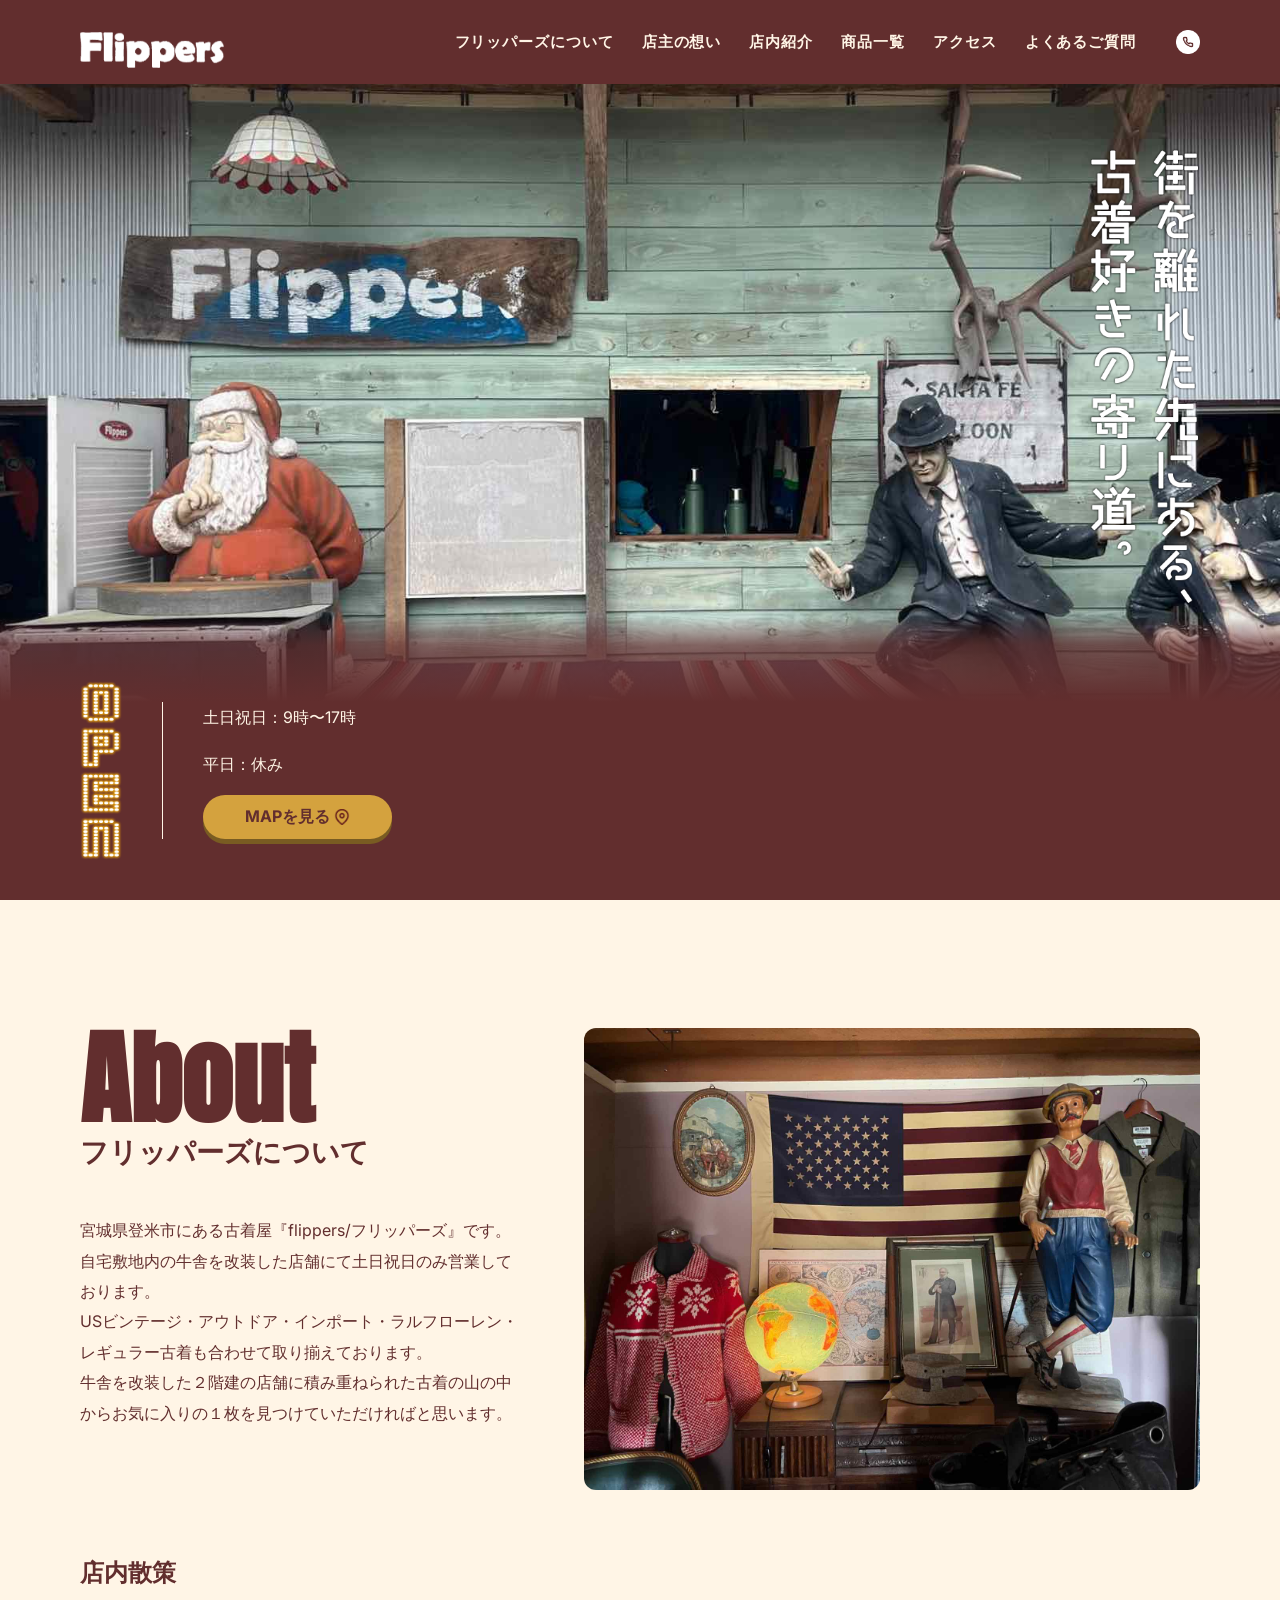
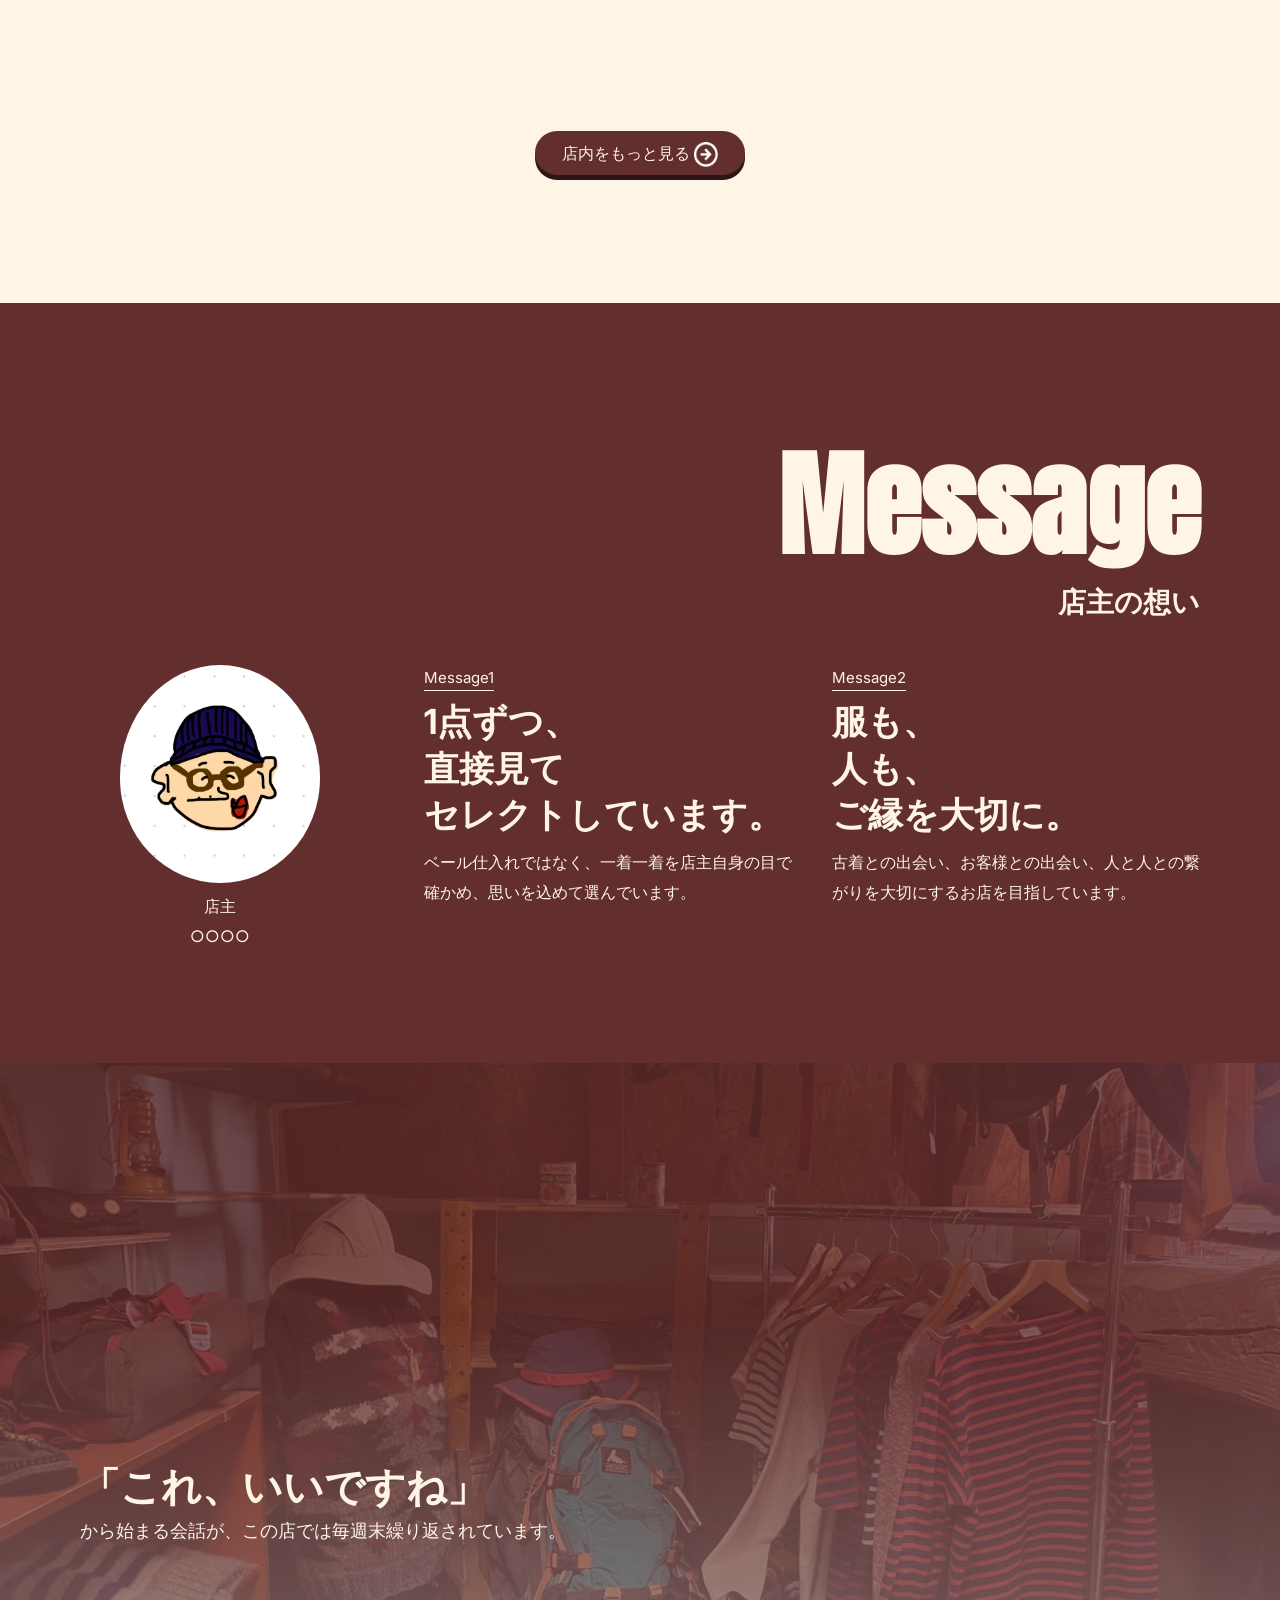
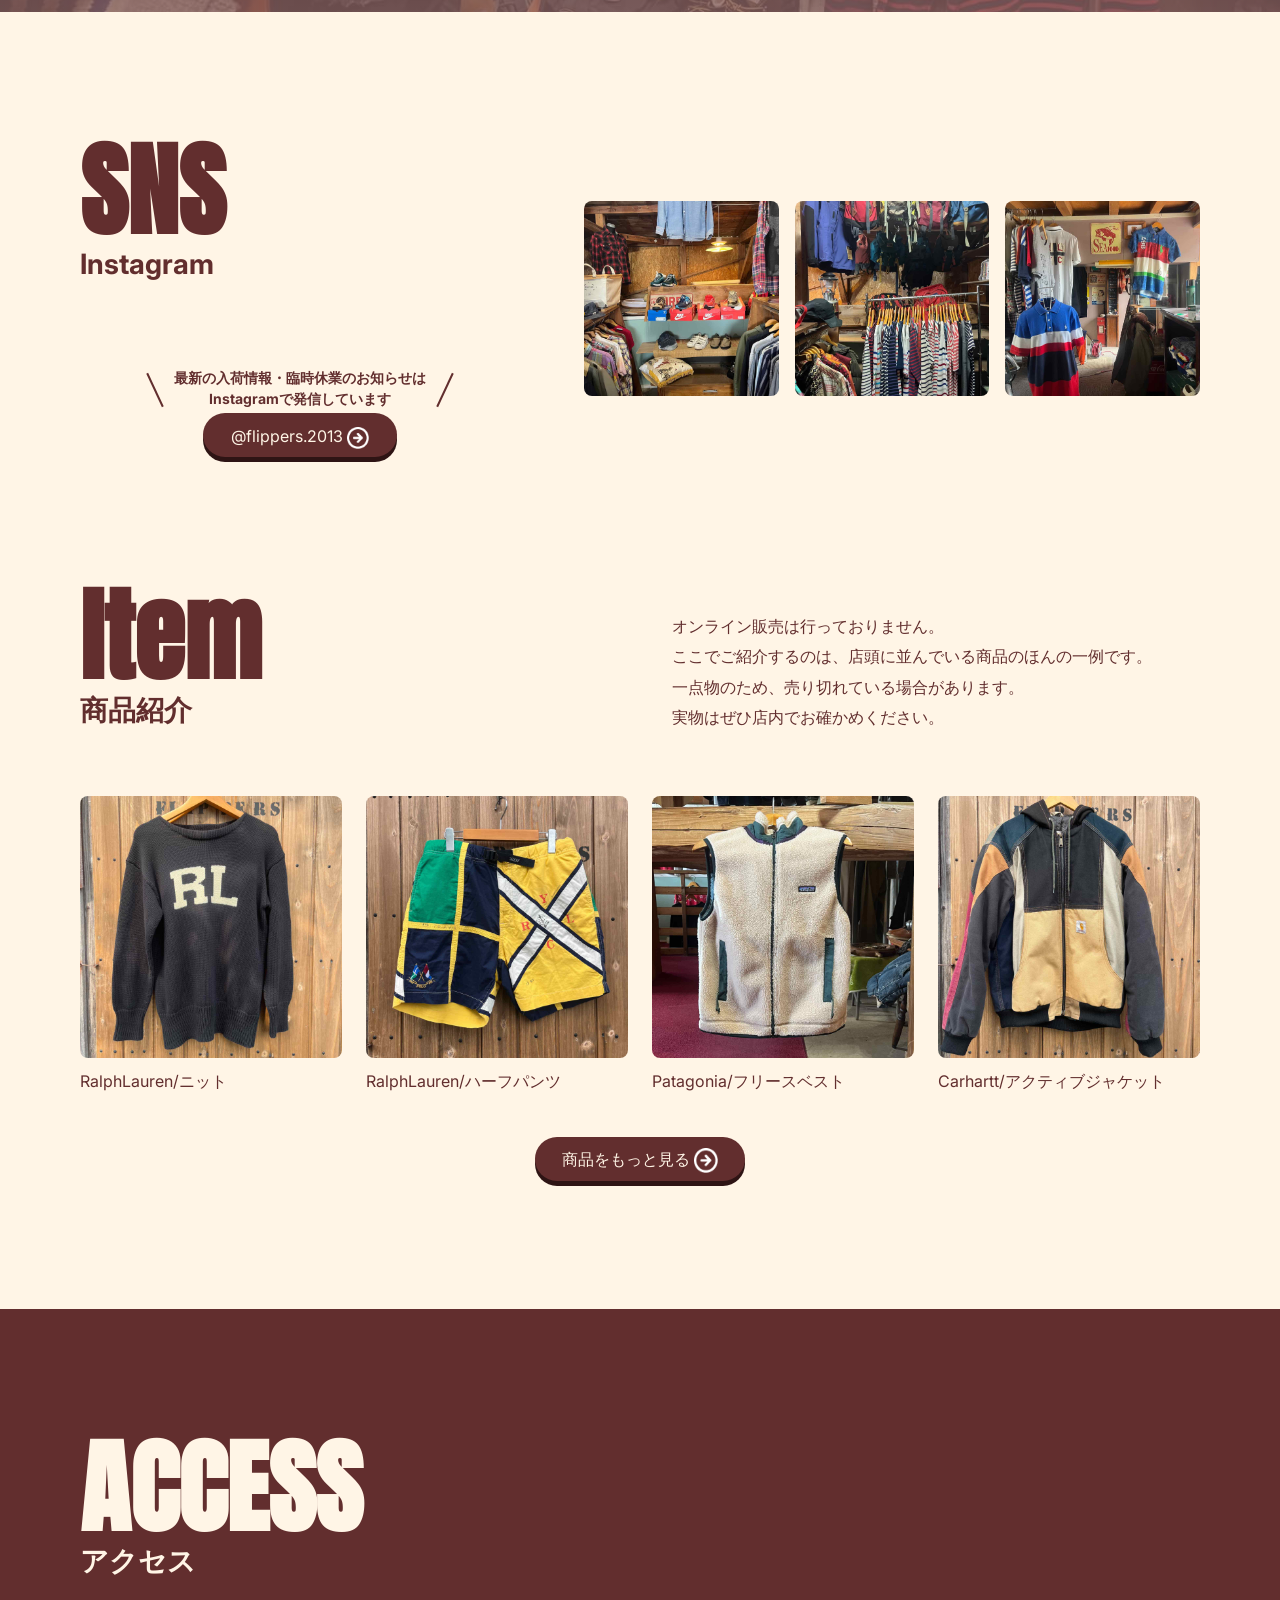
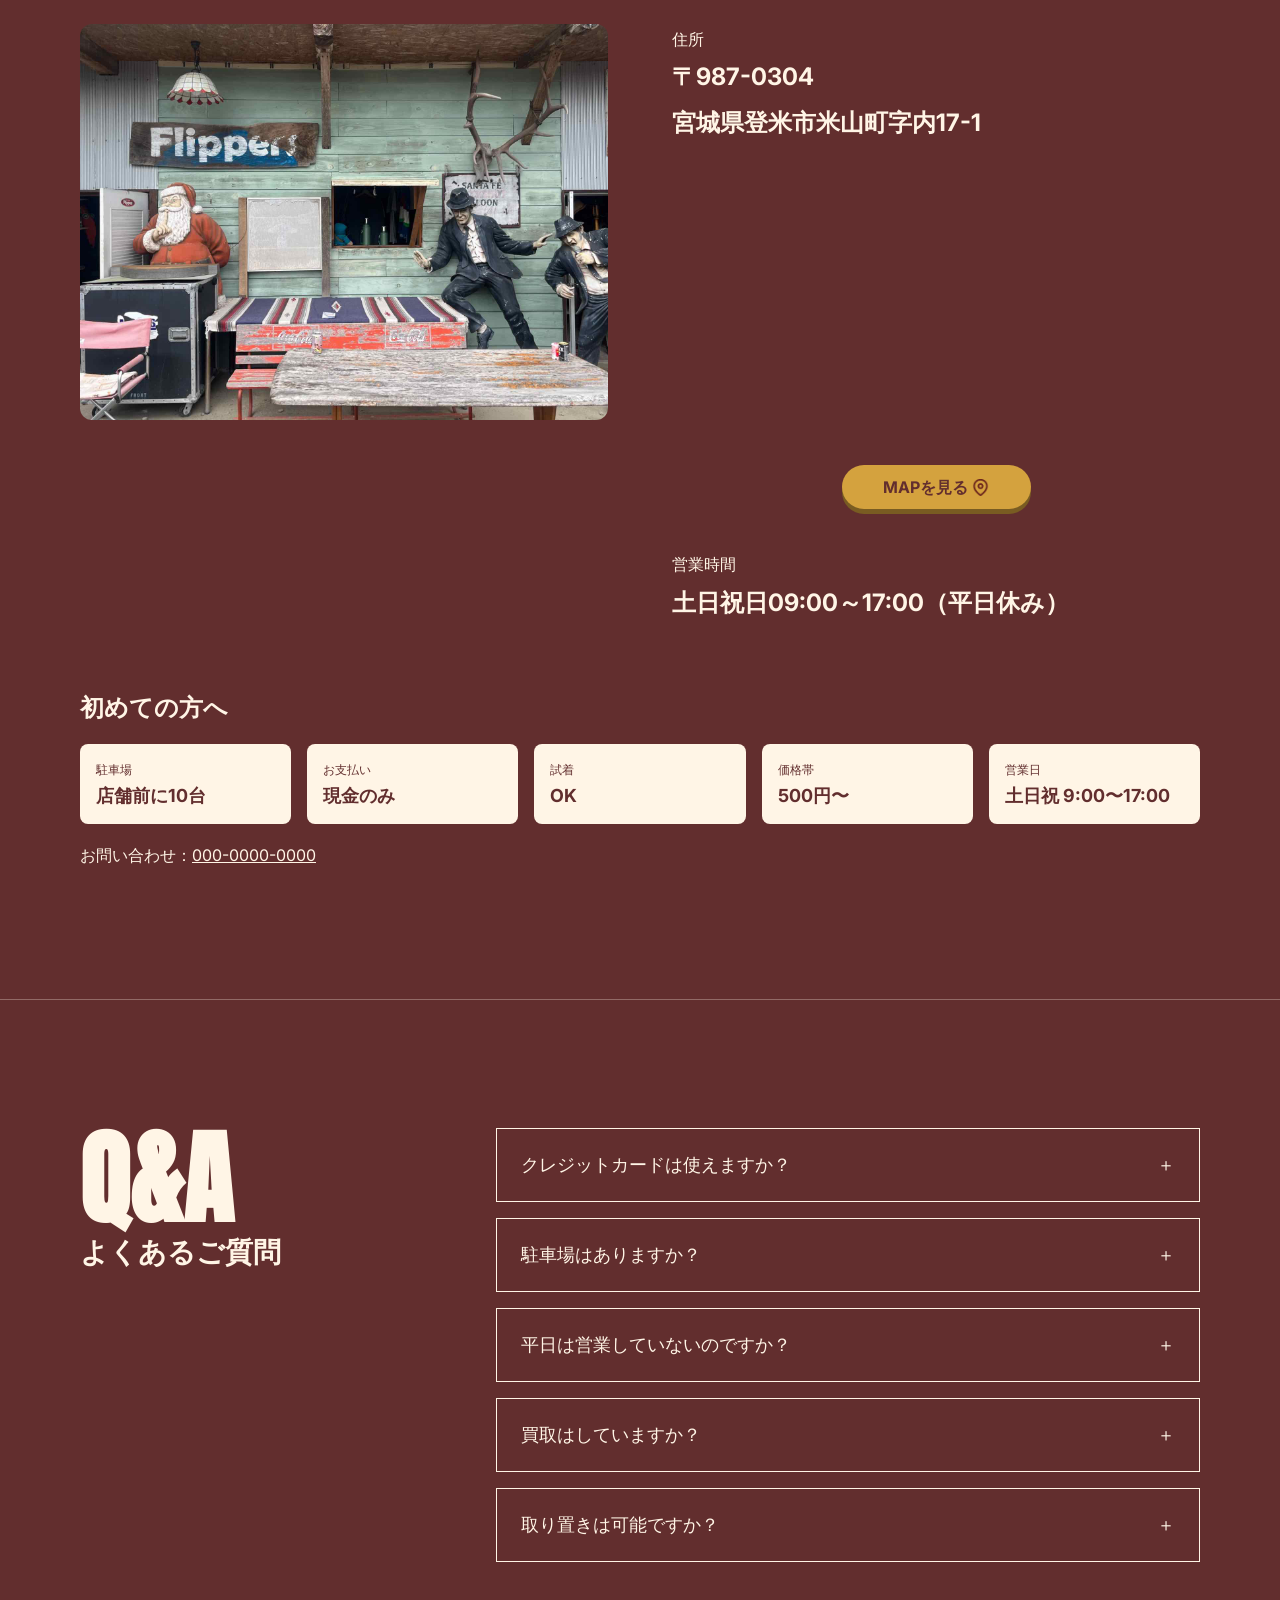
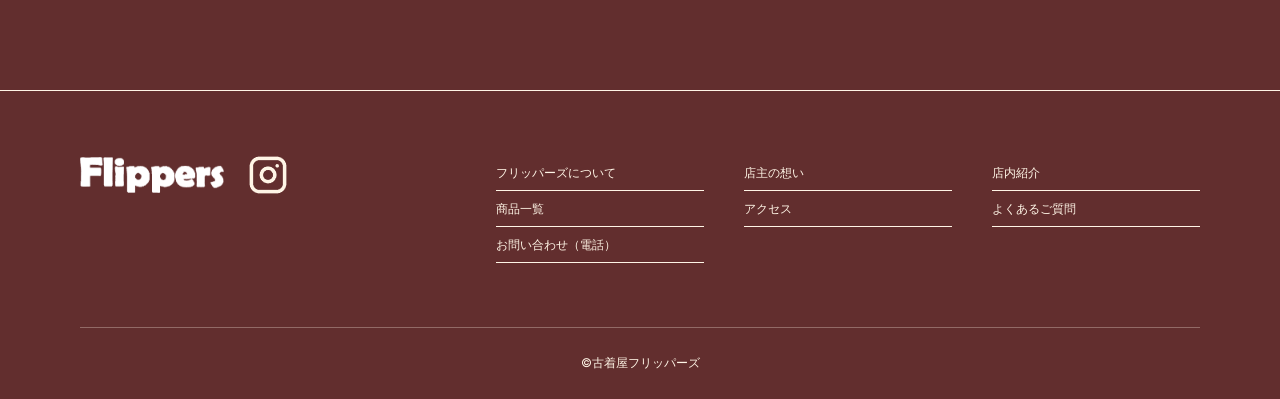
==== index.html @ 7cb89eba "PC版レスポンシブ修正とレビュー指摘の対応 - FV: ナビを日本語のみに、営業時間をスマホ同様のグラデーション帯に - About: テキスト左・写真右、店内散策を1枚ずつ表示 - 店内紹介のMAP" ====
<!DOCTYPE html>
<html lang="ja">

<head>
    <meta charset="UTF-8">
    <meta name="viewport" content="width=device-width, initial-scale=1.0">
    <title>古着屋フリッパーズ｜宮城県登米市の古着屋（土日祝営業）</title>
    <meta name="description" content="宮城県登米市米山町の古着屋フリッパーズ。牛舎を改装した2階建ての店舗に、USビンテージ・アウトドア・ラルフローレンなどの古着が並びます。土日祝 9:00〜17:00営業、駐車場あり。">
    <meta property="og:type" content="website">
    <meta property="og:site_name" content="古着屋フリッパーズ">
    <meta property="og:title" content="古着屋フリッパーズ｜宮城県登米市の古着屋（土日祝営業）">
    <meta property="og:description" content="宮城県登米市米山町の古着屋フリッパーズ。牛舎を改装した2階建ての店舗に、USビンテージ・アウトドア・ラルフローレンなどの古着が並びます。土日祝 9:00〜17:00営業、駐車場あり。">
    <meta property="og:image" content="images/access.jpeg">
    <link rel="preconnect" href="https://fonts.googleapis.com">
    <link rel="preconnect" href="https://fonts.gstatic.com" crossorigin>
    <link rel="stylesheet" href="https://fonts.googleapis.com/css2?family=Anton&family=Inter:wght@400;700&display=swap">
    <link rel="icon" href="images/logo.png">
    <script src="https://code.jquery.com/jquery-3.7.1.min.js" defer></script>
    <script src="https://cdn.jsdelivr.net/npm/swiper@12/swiper-bundle.min.js" defer></script>
    <script src="java.js?v=4" defer></script>
    <link rel="stylesheet" href="style.css?v=4">
    <link rel="stylesheet" href="./common.css?v=4">
    <link rel="stylesheet" href="https://cdn.jsdelivr.net/npm/swiper@12/swiper-bundle.min.css" />
</head>

<body>
    <!-- ヘッダー -->
    <header id="header">
        <button class="menu-button" aria-expanded="false" aria-controls="drawer">
            <span></span>
            <span></span>
            <span></span>
        </button>

        <div class="drawer-scrim" aria-hidden="true"></div>

        <nav id="drawer" class="drawer" aria-hidden="true">
            <div class="menu-button-flex">
                <!-- 閉じるボタン -->
                <button class="menu-close" aria-label="メニューを閉じる">
                    <span></span>
                    <span></span>
                </button>

                <a href="./index.html"><img img src="images/logo.png" class="logo" alt="FLIPPERS"></a>
            </div>
            <ul>
                <li class="menu-button-list"><a href="./index.html#about">フリッパーズについて</a></li>
                <li class="menu-button-list"><a href="./index.html#message">店主の想い</a></li>
                <li class="menu-button-list"><a href="./About.html">店内紹介</a></li>
                <li class="menu-button-list"><a href="./item.html">商品一覧</a></li>
                <li class="menu-button-list"><a href="./index.html#access">アクセス</a></li>
                <li class="menu-button-list"><a href="./index.html#question">よくあるご質問</a></li>
            </ul>
            <div class="menu-button-sns"><a
                    href="https://www.instagram.com/flippers.2013?igsi=MXhiY3dkOThjYTZrcA%3D%3D&utm_source=qr">
                    <img src="images/Instagram.png" alt="sns"></a></div>
        </nav>

        <h1>
            <a href="./index.html"><img img src="./images/logo.png" class="logo" alt="FLIPPERS"></a>
        </h1>
        <nav class="gnav" aria-label="グローバルナビ">
            <ul class="gnav-list">
                <li><a href="./index.html#about"><span class="gnav-ja">フリッパーズについて</span></a></li>
                <li><a href="./index.html#message"><span class="gnav-ja">店主の想い</span></a></li>
                <li><a href="./About.html"><span class="gnav-ja">店内紹介</span></a></li>
                <li><a href="./item.html"><span class="gnav-ja">商品一覧</span></a></li>
                <li><a href="./index.html#access"><span class="gnav-ja">アクセス</span></a></li>
                <li><a href="./index.html#question"><span class="gnav-ja">よくあるご質問</span></a></li>
            </ul>
        </nav>
        <a href="tel:00000000000" class="phone-link" aria-label="電話をかける（000-0000-0000）"><img src="images/phone.png" class="phone" alt=""></a>

    </header>
    <!-- ヘッダー -->

    <!-- mv -->
    <main>
        <div class="top-mv">
            <img src="images//access.jpeg" class="top-mv-img" alt="mv">
            <img src="images//main tate.png" class="main-tate" alt="メインコピー">
            <section class="mv-inf">
                <div class="mv-left"><img src="images//O P E N.png" class="open" alt="open"></div>
                <div class="mv-right">
                    <p class="mv-text">土日祝日：9時〜17時</p>
                    <p class="mv-text">平日：休み</p>
                    <a href="https://maps.app.goo.gl/2Ac7h8dpWxdJpaqP6" class="map">MAPを見る
                        <img img src="images//Map pin.png" class="map-icon" alt="map-icon">
                    </a>
                </div>
            </section>
        </div>
        <!-- mv -->

        <!-- main -->

        <!-- フリッパーズについて -->
        <section class="box box--about">
            <div class="title-box">
                <h2 class="title" id="about">About</h2>
                <h3 class="sub-title">フリッパーズについて</h3>
            </div>
            <img loading="lazy" img src="images//About.jpeg" class="about1" alt="about最初の写真">
            <div class="text-box">
                <p class=>宮城県登米市にある古着屋『flippers/フリッパーズ』です。
                    <br>自宅敷地内の牛舎を改装した店舗にて土日祝日のみ営業しております。
                    <br>USビンテージ・アウトドア・インポート・ラルフローレン・レギュラー古着も合わせて取り揃えております。
                    <br>牛舎を改装した２階建の店舗に積み重ねられた古着の山の中からお気に入りの１枚を見つけていただければと思います。
                </p>
            </div>

            <div class="swiper-box">
                <h3 class="title-box">店内散策</h3>
                <div class="swiper">
                    <div class="swiper-wrapper">
                        <div class="swiper-slide">
                            <img loading="lazy" img src="images//access.jpeg" alt="about1">
                            <h4 class="about-title">01 店内外観</h4>
                            <p>２階建ての改装した牛舎とアメリカンなオブジェ達が出迎えます。</p>
                        </div>
                        <div class="swiper-slide">
                            <img loading="lazy" img src="images//About2.jpeg" alt="About2">
                            <h4 class="about-title">02 別棟</h4>
                            <p>牛舎の隣の別棟では、掘り出し物が見つかるかも。</p>
                        </div>
                        <div class="swiper-slide">
                            <img loading="lazy" img src="images//About3.jpeg" alt="About3">
                            <h4 class="about-title">03 1階（牛舎）</h4>
                            <p>店主が長年集めてきたラルフローレンの数々。</p>
                        </div>
                        <div class="swiper-slide">
                            <img loading="lazy" img src="images//shoptour.top.jpg" alt="About4">
                            <h4 class="about-title">04 階段</h4>
                            <p>牛舎だった名残の階段を上がると、2階の景色が少しずつ見えてきます。</p>
                        </div>
                        <div class="swiper-slide">
                            <img loading="lazy" img src="images//About5.jpg" alt="About5">
                            <h4 class="about-title">05 2階（牛舎）</h4>
                            <p>目の前に広がるのは、店主が選び抜いた一点物たちの景色です。</p>
                        </div>
                    </div>
                    <!-- ドット -->
                    <div class="swiper-pagination"></div>
                    <!-- 矢印 -->
                    <div class="swiper-button-prev"></div>
                    <div class="swiper-button-next"></div>
                </div>
            </div>

            <div class="cta-box">
                <div class="cta-btn">
                    <a href="./About.html">店内をもっと見る
                        <img img src="images//yajirusi.png" class="cta-btn-icon" alt="矢印"></a>
                </div>
            </div>
        </section>
        <!-- フリッパーズについて -->

        <!-- 店主の想い -->
        <section class="red-box-message">
            <div class="red-box-title">
                <h2 class="title" id="message">Message</h2>
                <h3 class="sub-title">店主の想い </h3>
            </div>
            <div class="message-inner">
                <div class="profile">
                    <img loading="lazy" img src="images//iwabutisan.jpg" class="profile-img" alt="岩渕さん">
                    <p>店主
                        <br>○○○○
                    </p>
                </div>
                <div class="text-box">
                    <div class="message-box">
                        <h4>Message1</h4>
                        <p class="important">1点ずつ、
                            <br>直接見て
                            <br>セレクトしています。
                        </p>
                        <p>
                            ベール仕入れではなく、一着一着を店主自身の目で確かめ、思いを込めて選んでいます。
                        </p>
                    </div>
                    <div class="message-box">
                        <h4>Message2</h4>
                        <p class="important">服も、
                            <br>人も、
                            <br>ご縁を大切に。
                        </p>
                        <p>
                            古着との出会い、お客様との出会い、人と人との繋がりを大切にするお店を目指しています。
                        </p>
                    </div>
                </div>
            </div>
            <div class="img-wrap">
                <img loading="lazy" img src="images//message.jpae.jpg" class="img-wrap-img" alt="message">
                <p class="img-wrap-text"><span class="important">「これ、いいですね」</span>
                    <br>から始まる会話が、この店では毎週末繰り返されています。
                </p>
            </div>
        </section>
        <!-- 店主の想い -->


        <!-- SNS -->
        <section class="box box--sns">
            <div class="title-box">
                <h2 class="title" id="sns">SNS</h2>
                <h3 class="sub-title">Instagram</h3>
            </div>
            <div class="sns-img">
                <img loading="lazy" src="images/shoptour.vintage.jpeg" alt="ビンテージコーナーの棚">
                <img loading="lazy" src="images/shoptour.outdor.jpeg" alt="アウトドアウェアのコーナー">
                <img loading="lazy" src="images/shoptour.amekaji.jpeg" alt="アメカジのコーナー">
            </div>
            <div class="cta-box">
                <p class="cta-text">最新の入荷情報・臨時休業のお知らせは
                    <br>Instagramで発信しています
                </p>
                <div class="cta-btn">
                    <a href="https://www.instagram.com/flippers.2013?igsi=MXhiY3dkOThjYTZrcA%3D%3D&utm_source=qr">@flippers.2013
                        <img img src="images//yajirusi.png" class="cta-btn-icon" alt="矢印"></a>
                </div>
            </div>
        </section>

        <!-- SNS -->
        <!-- 商品紹介 -->
        <section class="box box--item">
            <div class="title-box">
                <h2 class="title" id="item">Item</h2>
                <h3 class="sub-title">商品紹介</h3>
            </div>
            <div class="text-box">
                <p>オンライン販売は行っておりません。
                    <br>ここでご紹介するのは、店頭に並んでいる商品のほんの一例です。
                    <br>一点物のため、売り切れている場合があります。
                    <br>実物はぜひ店内でお確かめください。
                </p>
            </div>
            <ul class="item-list">
                <div class="item-card js-item">
                    <li><img loading="lazy" img src="images//item1.jpeg" class="item" alt="商品1"></li>
                    <p>RalphLauren/ニット</p>
                </div>
                <div class="item-card js-item">
                    <li><img loading="lazy" img src="images//item2.jpeg" class="item" alt="商品2"></li>
                    <p>RalphLauren/ハーフパンツ</p>
                </div>
                <div class="item-card js-item">
                    <li><img loading="lazy" img src="images//item3.jpeg" class="item" alt="商品3"></li>
                    <p>Patagonia/フリースベスト</p>
                </div>

                <div class="item-card js-item">
                    <li><img loading="lazy" img src="images//item4.jpeg" class="item" alt="商品4"></li>
                    <p>Carhartt/アクティブジャケット</p>
                </div>
            </ul>

            <!-- ライトボックス -->

            <div class="item-modal-overlay" id="item-modal-overlay">

                <div class="item-modal-box">
                    <button class="item-modal-close" id="item-modal-close">×</button>
                    <button class="item-modal-nav prev" id="item-modal-prev">←</button>
                    <div class="item-modal-photo">
                        <img id="item-modal-img" src="" alt="">
                    </div>

                    <button class="item-modal-nav next" id="item-modal-next">→</button>
                    <div class="item-modal-info">
                        <div class="item-modal-desc" id="item-modal-desc"></div>
                    </div>
                </div>
            </div>

            <div class="cta-box">
                <div class="cta-btn">
                    <a href="./item.html">商品をもっと見る
                        <img img src="images//yajirusi.png" class="cta-btn-icon" alt="矢印"></a>
                </div>
            </div>
        </section>
        <!-- 商品紹介 -->

        <!-- アクセス -->

        <div class="red-box">
            <div class="title-box">
                <h2 class="title" id="access">ACCESS</h2>
                <h3 class="sub-title">アクセス </h3>
            </div>
            <img loading="lazy" img src="images//access.jpeg" class="access-img" alt="アクセス">
            <div class="text-box">
                <p>住所</p>
                <p class="highlight">〒987-0304
                    <br>宮城県登米市米山町字内17-1
                </p>
                <iframe
                    src="https://www.google.com/maps/embed?pb=!1m18!1m12!1m3!1d3115.719695232544!2d141.21120414013293!3d38.65532506106898!2m3!1f0!2f0!3f0!3m2!1i1024!2i768!4f13.1!3m3!1m2!1s0x5f8904a6e408d02d%3A0x87da014c7e18f2d3!2z44OV44Oq44OD44OR44O844K6!5e0!3m2!1sja!2sjp!4v1787819359289!5m2!1sja!2sjp"
                    width="100%" height="300" style="border:0;" allowfullscreen="" loading="lazy"
                    referrerpolicy="strict-origin-when-cross-origin"></iframe>

                <div class="cta-box">
                    <div class="access-cta-btn">
                        <a href="https://maps.app.goo.gl/2Ac7h8dpWxdJpaqP6" class="map">MAPを見る
                            <img img src="images//Map pin.png" class="map-icon" alt="map-icon">
                        </a>
                    </div>
                </div>
                <p>営業時間</p>
                <p class="highlight"> 土日祝日09:00～17:00（平日休み）
                </p>
            </div>

            <!-- 初めての方へ -->
            <div class="first-visit" id="first-visit">
                <h3 class="first-visit-title">初めての方へ</h3>
                <ul class="first-visit-list">
                    <li>
                        <span class="first-visit-label">駐車場</span>
                        <span class="first-visit-value">店舗前に10台</span>
                    </li>
                    <li>
                        <span class="first-visit-label">お支払い</span>
                        <span class="first-visit-value">現金のみ</span>
                    </li>
                    <li>
                        <span class="first-visit-label">試着</span>
                        <span class="first-visit-value">OK</span>
                    </li>
                    <li>
                        <span class="first-visit-label">価格帯</span>
                        <span class="first-visit-value">500円〜</span>
                    </li>
                    <li>
                        <span class="first-visit-label">営業日</span>
                        <span class="first-visit-value">土日祝 9:00〜17:00</span>
                    </li>
                </ul>
                <p class="first-visit-note">お問い合わせ：<a href="tel:00000000000">000-0000-0000</a></p>
            </div>
            <!-- 初めての方へ -->
        </div>
        <!-- アクセス -->

        <!-- よくある質問 -->
        <section class="red-box-question">
            <div class="title-box">
                <h2 class="title" id="question">Q&A</h2>
                <h3 class="sub-title">よくあるご質問</h3>
            </div>

            <ul class="accordion">
                <li class="acc">
                    <button type="button" class="acc-question" aria-expanded="false">
                        <span>クレジットカードは使えますか？</span>
                        <span class="acc-icon">＋</span>
                    </button>

                    <div class="acc-body">
                        <div class="acc-inner">
                            <p>
                                使えません。お支払いは現金のみとなっていますので、
                                予めご了承ください。
                            </p>
                        </div>
                    </div>
                </li>
                <li class="acc">
                    <button type="button" class="acc-question" aria-expanded="false">
                        <span>駐車場はありますか？</span>
                        <span class="acc-icon">＋</span>
                    </button>

                    <div class="acc-body">
                        <div class="acc-inner">
                            <p>はい。あります。10台ほど止めることが可能です。</p>
                        </div>
                    </div>
                </li>

                <li class="acc">
                    <button type="button" class="acc-question" aria-expanded="false">
                        <span>平日は営業していないのですか？</span>
                        <span class="acc-icon">＋</span>
                    </button>
                    <div class="acc-body">
                        <div class="acc-inner">
                            <p>平日はお休みです。営業日は土日祝日です。臨時休業などは、Instagramでお知らせすることが多いため、ご確認ください。</p>
                        </div>
                    </div>
                </li>

                <li class="acc">
                    <button type="button" class="acc-question" aria-expanded="false">
                        <span>買取はしていますか？</span>
                        <span class="acc-icon">＋</span>
                    </button>

                    <div class="acc-body">
                        <div class="acc-inner">
                            <p>買取は対応しておりません。</p>
                        </div>
                    </div>
                </li>

                <li class="acc">
                    <button type="button" class="acc-question" aria-expanded="false">
                        <span>取り置きは可能ですか？</span>
                        <span class="acc-icon">＋</span>
                    </button>

                    <div class="acc-body">
                        <div class="acc-inner">
                            <p>柔軟に対応させていただきます。ご相談ください。</p>
                        </div>
                    </div>
                </li>
            </ul>
        </section>
        <!-- よくある質問 -->
    </main>
    <!-- フッター -->
    <footer id="footer">
        <div class="wrapper">
            <a href="./index.html"><img img src="images//logo.png" class="logo" alt="logo"></a>
            <a href="https://www.instagram.com/flippers.2013?igsi=MXhiY3dkOThjYTZrcA%3D%3D&utm_source=qr">
                <img src="images/Instagram.png" alt="icon"></a>
        </div>
        <nav>
            <ul class="footer-list">
                <li><a href="./index.html#about">フリッパーズについて</a></li>
                <li><a href="./index.html#message">店主の想い</a></li>
                <li><a href="./About.html">店内紹介</a></li>
                <li><a href="./item.html">商品一覧</a></li>
                <li><a href="./index.html#access">アクセス</a></li>
                <li><a href="./index.html#question">よくあるご質問</a></li>
                <li><a href="tel:00000000000">お問い合わせ（電話）</a></li>
            </ul>
        </nav>
        <p class="copy">&copy;古着屋フリッパーズ</p>
    </footer>
    <!-- フッター -->
</body>

</html>
---- style.css ----
body {
    font-family: "Inter", sans-serif;
    color: #622E2E;
    background-color: #FFF5E6;
    line-height: 1.6;
}


.red-box {
    color: #FFF5E6;
    background-color: #622E2E;
    padding-block: var(--space-64);
}

/*==================ヘッダー================*/

.top-mv {
    position: relative;
    width: 100%;
    height: 100vh;
}

.main-tate {
    position: absolute;
    width: 24%;
    top: var(--space-40);
    right: var(--space-40);
}

.top-mv-img {
    width: 100%;
    height: 100%;
    object-fit: cover;
    object-position: 16%;
    display: block;
}

.open {
    width: 42px;
}

.mv-text {
    color: #FFF5E6;
    font-size: 16px;
}

.mv-inf {
    position: absolute;
    display: flex;
    background: linear-gradient(to bottom,
            transparent 0%,

            rgba(98, 46, 46, 0.3) 4%,

            rgba(98, 46, 46, 0.7) 10%,

            #622E2E 30%,

            #622E2E 100%);
    width: 100%;
    padding-block: var(--space-64) var(--space-40);
    padding-inline: var(--space-40);
    bottom: 0px;
    left: 0px;
    gap: var(--space-40);
}

.mv-right {
    display: flex;
    gap: var(--space-16);
    flex-direction: column;
    justify-content: center;
    align-items: flex-start;
    border-left: 1px solid #FFF5E6;
    padding-left: var(--space-40);
}

.mv-left {
    flex-shrink: 0;
    width: 42px;
}

/*==================ヘッダー================*/

/*==================メイン================*/
/* フリッパーズについて */

.cta-btn {
    gap: var(--space-8);
    background-color: #622E2E;
    display: inline-flex;
    border-radius: 30px;
    padding: var(--space-8) var(--space-24);
    min-height: 44px; /* タップしやすい最小の高さ */
    align-items: flex-end;
    box-shadow: 0px 5px 0px rgba(46, 20, 20, 1);
    justify-content: center;
    white-space: nowrap;
}

.about1 {
    padding-bottom: var(--space-24);
}

.swiper {
  width: 100%;
  padding-inline: var(--space-24);
}

.swiper-box{
    padding-top: var(--space-40);
}

.swiper-slide{
    border-radius: 10px;
    box-shadow: 4px 4px 6px rgba(0,0,0,0.5);
    padding: var(--space-24);
}

.swiper-wrapper{
    padding-block: var(--space-24);
}

.swiper-button-next,
.swiper-button-prev {
  color: #622E2E !important;
}

.swiper-pagination {
  bottom: -5px !important;
}

.swiper-pagination-bullet-active {
  background-color: #622E2E !important;
}
/* フリッパーズについて */

/* 店主の想い */
.red-box-message {
    color: #FFF5E6;
    background-color: #622E2E;
    padding-top: var(--space-64);

}

.red-box-title {
    text-align: right;
    padding-inline: var(--space-24);
    padding-bottom: var(--space-40);
}

.red-box-title .title {
    line-height: 130%;
    font-size: 90px;
}

.profile {
    width: 100%;
    padding-bottom: var(--space-8);
    text-align: center;
}

.profile-img {
    border-radius: 50%;
    width: 30%;
    height: auto;
    padding-bottom: var(--space-8);
}

.message-box {
    padding-top: var(--space-40);
}

.important {
    font-size: 32px;
    font-weight: bold;
    line-height: 135%;
    padding-block: var(--space-8);

}

.img-wrap {
    position: relative;
    background: linear-gradient(to top,
            transparent 0%,

            rgba(217, 217, 217, 0.3) 0%,

            #622E2E 50%,

            #622E2E 100%);
    padding-top: var(--space-40);
}

.img-wrap-img {
    opacity: 0.2;

}

.img-wrap-text {
    position: absolute;
    bottom: var(--space-24);
    padding-inline: var(--space-24);
}

/* sns */
.sns-img img {
    width: 0;
    flex: 1;
    aspect-ratio: 1 / 1;
    object-fit: cover;
}

.sns-img {
    width: 100%;
    display: flex;
    gap: var(--space-8);
    padding-inline: var(--space-24);
}

/* 左の棒 */

/* 文字の幅に合わせて棒を置く（文言が変わっても重ならない） */
.cta-text {
    position: relative;
    display: inline-block;
    padding-inline: var(--space-24);
}

.cta-text::before,
.cta-text::after {
    content: "";
    position: absolute;
    top: 50%;
    width: 2px;
    height: 37px;
    background-color: #622E2E;
}

.cta-text::before {
    left: var(--space-4);
    transform: translateY(-50%) rotate(-25deg);
}

.cta-text::after {
    right: var(--space-4);
    transform: translateY(-50%) rotate(25deg);
}

/* sns */

/* 商品紹介 */
/* common.cssにある */
/* 商品紹介 */

/* アクセス */
.access-img {
    padding-bottom: var(--space-24);
}


.highlight {
    font-weight: bold;
    font-size: 22px;
}

.highlight + iframe {
    display: block;
    margin-top: var(--space-16);
}

/* 初めての方へ */
.first-visit {
    margin-top: var(--space-40);
    padding-inline: var(--space-24);
}

.first-visit-title {
    font-size: 24px;
    font-weight: bold;
    padding-bottom: var(--space-16);
}

.first-visit-list {
    display: grid;
    grid-template-columns: 1fr 1fr;
    gap: var(--space-8);
}

.first-visit-list li {
    display: flex;
    flex-direction: column;
    gap: var(--space-4);
    background-color: #FFF5E6;
    color: #622E2E;
    border-radius: 8px;
    padding: var(--space-16);
}

/* 5項目なので最後だけ横いっぱいに */
.first-visit-list li:last-child {
    grid-column: 1 / -1;
}

.first-visit-label {
    font-size: 12px;
}

.first-visit-value {
    font-size: 18px;
    font-weight: bold;
    line-height: 1.4;
}

.first-visit-note {
    padding-top: var(--space-16);
}

.first-visit-note a {
    text-decoration: underline;
}

.cta-box {
    text-align: center;
    padding-top: var(--space-40);
}

.access-cta-btn {
    padding-bottom: var(--space-40);
    text-align: center;
    display: inline-block;
}

/* アクセス */

/* Q&A */
.red-box-question {
    padding-block: var(--space-64);
    color: #FFF5E6;
    background-color: #622E2E;
}

/* アクセスと同じ背景なので、線で章を区切る */
.red-box + .red-box-question {
    border-top: 1px solid rgba(255, 245, 230, .3);
}

.accordion {
    display: flex;
    flex-direction: column;
    gap: var(--space-16);
    padding-inline: var(--space-24);
}

.acc-body {
    height: 0;
    overflow: hidden;
    transition: height 0.3s ease;
    color: #622E2E;
    background-color: #FFF5E6;
}

.acc-question {
    width: 100%;
    display: flex;
    justify-content: space-between;
    align-items: center;
    border: 1px solid #FFF5E6;
    background: none;
    cursor: pointer;
    text-align: left;
    color: #FFF5E6;
    padding: var(--space-16);
}

.acc-question{
font-size: 16px;
}
.acc-inner {
    padding: var(--space-16);
}

.acc-icon {
    transition: transform 0.3s ease;
}

.acc.is-open .acc-icon {
    transform: rotate(45deg);
}

.box {
    padding-block: var(--space-64);
}

/* 同じ背景のセクションが続く場合は余白を重ねない */
.box + .box {
    padding-top: 0;
}

/* アクセス内のMAPボタンはブロック内の要素扱い */
.text-box .cta-box {
    padding-top: var(--space-24);
}

/* ====================
   Tablet：768px以上
==================== */
@media (min-width: 768px) {
    .img-wrap-text {
        padding-inline: var(--pad-inline);
    }
}

/* ====================
   PC：1024px以上
   共通クラスは common.css が後から読まれるので、親クラス付きで詳細度を上げて上書きする
==================== */
@media (min-width: 1024px) {

    /* セクション上下の余白 */
    .box,
    .red-box,
    .red-box-question {
        padding-block: var(--section-y);
    }

    .red-box-message {
        padding-top: var(--section-y);
    }

    /* ① MV */
    .top-mv {
        height: calc(100svh - var(--header-h));
        min-height: 600px;
    }

    .top-mv-img {
        object-position: center 60%;
    }

    .main-tate {
        width: auto;
        height: 56%;
        top: var(--space-64);
        right: var(--pad-inline);
    }

    /* SPと同じグラデーション帯を画面幅いっぱいに敷く */
    .mv-inf {
        padding-block: var(--space-64) var(--space-40);
        padding-inline: var(--pad-inline);
        align-items: center;
    }

    /* ② フリッパーズについて */
    .box--about {
        display: grid;
        grid-template-columns: 5fr 7fr;
        grid-template-rows: auto 1fr auto auto;
        grid-template-areas:
            "title img"
            "text img"
            "swiper swiper"
            "cta cta";
        column-gap: var(--space-64);
        padding-inline: var(--pad-inline);
    }

    .box--about > * {
        min-width: 0;
    }

    .box--about > .title-box {
        grid-area: title;
        align-self: start;
        padding-inline: 0;
    }

    .box--about > .text-box {
        grid-area: text;
        align-self: start;
        padding-inline: 0;
    }

    .box--about > .about1 {
        grid-area: img;
        padding-bottom: 0;
        width: 100%;
        aspect-ratio: 4 / 3;
        object-fit: cover;
        border-radius: 12px;
    }

    .box--about > .swiper-box {
        grid-area: swiper;
        padding-top: var(--space-64);
    }

    .swiper-box > .title-box {
        padding-inline: 0;
    }

    /* swiper-bundle.css が後から読まれるので親クラス付きで上書き */
    .box--about .swiper {
        padding-inline: var(--space-64);
    }

    /* 店内散策：スマホ版と同じカードを1枚ずつ大きく見せる */
    .box--about .swiper {
        max-width: 960px;
        margin-inline: auto;
    }

    .box--about .swiper-slide {
        border-radius: 12px;
        box-shadow: 0 8px 24px rgba(98, 46, 46, .12);
        padding: var(--space-24);
        transition: opacity .4s ease;
    }

    /* 左右の余白（矢印の置き場）にはみ出した隣のスライドは見せない */
    .box--about .swiper-slide:not(.swiper-slide-visible) {
        opacity: 0;
    }

    .box--about .swiper-slide img {
        width: 100%;
        aspect-ratio: 3 / 2;
        object-fit: cover;
        border-radius: 8px;
    }

    .box--about .about-title {
        font-size: 20px;
        padding-top: var(--space-16);
    }

    .box--about > .cta-box {
        grid-area: cta;
    }

    /* ③ 店主の想い */
    .red-box-title .title {
        font-size: clamp(90px, 9vw, 136px);
    }

    .message-inner {
        display: grid;
        grid-template-columns: 280px 1fr;
        column-gap: var(--space-64);
        align-items: start;
        padding-inline: var(--pad-inline);
    }

    .message-inner > .text-box {
        display: grid;
        grid-template-columns: 1fr 1fr;
        column-gap: var(--space-40);
        padding-inline: 0;
    }

    .message-inner .message-box {
        padding-top: 0;
    }

    .profile-img {
        width: 200px;
    }

    .important {
        font-size: 40px;
    }

    /* 2カラムの中では40pxだと「セレクトしています。」が折り返すので幅に合わせて縮める */
    .message-inner .important {
        font-size: clamp(26px, 2.7vw, 36px);
    }

    .img-wrap {
        margin-top: var(--space-64);
    }

    .img-wrap-img {
        width: 100%;
        aspect-ratio: 21 / 9;
        object-fit: cover;
    }

    .img-wrap-text {
        left: 0;
        right: 0;
        bottom: var(--space-64);
        padding-inline: var(--pad-inline);
        font-size: 18px;
    }

    /* ④ SNS */
    .box--sns {
        display: grid;
        grid-template-columns: 5fr 7fr;
        grid-template-areas:
            "title imgs"
            "cta imgs";
        column-gap: var(--space-64);
        align-items: center;
        padding-inline: var(--pad-inline);
    }

    .box--sns > * {
        min-width: 0;
    }

    .box--sns > .title-box {
        grid-area: title;
        padding-inline: 0;
    }

    .box--sns > .sns-img {
        grid-area: imgs;
        gap: var(--space-16);
        padding-inline: 0;
    }

    .box--sns > .cta-box {
        grid-area: cta;
    }

    .sns-img img {
        border-radius: 8px;
    }

    /* ⑤ 商品紹介 */
    .box--item {
        display: grid;
        grid-template-columns: 1fr 1fr;
        grid-template-areas:
            "title text"
            "list list"
            "cta cta";
        column-gap: var(--space-64);
        padding-inline: var(--pad-inline);
    }

    .box--item > * {
        min-width: 0;
    }

    .box--item > .title-box {
        grid-area: title;
        padding-inline: 0;
    }

    .box--item > .text-box {
        grid-area: text;
        align-self: end;
        margin-bottom: var(--space-40);
        padding-inline: 0;
    }

    .box--item > .item-list {
        grid-area: list;
        grid-template-columns: repeat(4, 1fr);
        padding-inline: 0;
    }

    .box--item > .cta-box {
        grid-area: cta;
    }

    /* ⑥ アクセス */
    .red-box {
        display: grid;
        grid-template-columns: 1fr 1fr;
        grid-template-areas:
            "title title"
            "img info"
            "first first";
        column-gap: var(--space-64);
        padding-inline: var(--pad-inline);
    }

    .red-box > * {
        min-width: 0;
    }

    .red-box > .title-box {
        grid-area: title;
        padding-inline: 0;
    }

    .red-box > .access-img {
        grid-area: img;
        padding-bottom: 0;
        width: 100%;
        aspect-ratio: 4 / 3;
        object-fit: cover;
        border-radius: 12px;
    }

    .red-box > .text-box {
        grid-area: info;
        padding-inline: 0;
    }

    .red-box iframe {
        height: 280px;
        border-radius: 12px;
    }

    .highlight {
        font-size: 24px;
    }

    .red-box > .first-visit {
        grid-area: first;
        margin-top: var(--space-64);
        padding-inline: 0;
    }

    .first-visit-list {
        grid-template-columns: repeat(5, 1fr);
        gap: var(--space-16);
    }

    .first-visit-list li:last-child {
        grid-column: auto;
    }

    /* ⑦ Q&A */
    .red-box-question {
        display: grid;
        grid-template-columns: 4fr 8fr;
        column-gap: var(--space-64);
        padding-inline: var(--pad-inline);
    }

    .red-box-question > * {
        min-width: 0;
    }

    .red-box-question > .title-box {
        position: sticky;
        top: calc(var(--header-h) + var(--space-40));
        align-self: start;
        margin-bottom: 0;
        padding-inline: 0;
    }

    .red-box-question > .accordion {
        padding-inline: 0;
    }

    .acc-question {
        padding: var(--space-24);
        font-size: 18px;
    }
}

@media (min-width: 1024px) and (hover: hover) {
    .cta-btn {
        transition: transform .15s, box-shadow .15s;
    }

    .cta-btn:hover {
        transform: translateY(3px);
        box-shadow: 0 2px 0 rgba(46, 20, 20, 1);
    }

}
---- common.css ----
@charset "UTF-8";

/* 余白スケール（4・8・16・24・40・64 の6段のみ使用） */
:root {
    --space-4: 4px;
    --space-8: 8px;
    --space-16: 16px;
    --space-24: 24px;
    --space-40: 40px;
    --space-64: 64px;

    /* 固定ヘッダーの高さ（中身52px + 上下余白） */
    --header-h: calc(52px + var(--space-16) * 2);

    /* PC用（128はセクション上下の余白のみに使う） */
    --space-128: 128px;
    --content-max: 1120px;
    --section-y: var(--space-64);
    /* 全幅要素にだけ使う（% は包含ブロックの幅で解決される） */
    --pad-inline: var(--space-24);
}

@media (min-width: 768px) {
    :root {
        --pad-inline: var(--space-40);
    }
}

@media (min-width: 1024px) {
    :root {
        --section-y: var(--space-128);
        --pad-inline: max(var(--space-40), calc((100% - var(--content-max)) / 2));
    }
}

/* ページ内リンクで見出しがヘッダーに隠れないように */
html {
    scroll-padding-top: var(--header-h);
}

* {
    margin: 0;
    padding: 0;
    box-sizing: border-box;
}

a {
    text-decoration: none;
    color: #FFF5E6;
}

img {
    max-width: 100%;
    vertical-align: bottom;
    height: auto;
}

body {
    font-family: "Inter", sans-serif;
}

ul {
    list-style: none;
}

h2 {
    font-family: "Anton", "Impact", sans-serif;
    font-size: 80px;
    line-height: 100%;
}

h3 {
    font-size: 24px;
}

h4 {
    font-size: 15px;
    font-weight: normal;
    border-bottom: 1px solid #FFF5E6;
    display: inline-block;
}


p {
    font-size: 16px;
    line-height: 1.7;
}

/* 余白の階層
   64: セクション同士 / 40: 見出し→中身・ブロック同士 / 24: ブロック内の要素同士
   16: 関連する要素同士 / 8: 密接な要素同士 / 4: 微調整 */

section > .title-box,
.red-box > .title-box {
    margin-bottom: var(--space-40);
}

.text-box,
.title-box {
    padding-inline: var(--space-24);
    width: 100%;
}

/* ヘッダー */


header{
    position: fixed;
    top: 0;
    left: 0;
    width: 100%;
    z-index: 1000;
}
.menu-button-flex {
    display: flex;
    align-items: center;
    padding: var(--space-8);
    gap: var(--space-8);
    border-bottom: 1px solid #FFF5E6;
}

.menu-button {
    width: 40px;
    height: 40px;
    border: none;
    background: none;
    display: flex;
    flex-direction: column;
    justify-content: center;
    gap: var(--space-4);
}

.menu-close {
    width: 40px;
    height: 40px;
    border: none;
    background: none;
    position: relative;
    cursor: pointer;
}

.menu-close span {
    position: absolute;
    top: 50%;
    left: 50%;
    width: 24px;
    height: 2px;
    background: #FFF5E6;
}

.menu-close span:first-child {
    transform: translate(-50%, -50%) rotate(45deg);
}

.menu-close span:last-child {
    transform: translate(-50%, -50%) rotate(-45deg);
}

.menu-button span {
    display: block;
    width: 24px;
    height: 2px;
    background: #F2EBDC;
}

.menu-button-sns {
    text-align: center;
}

.menu-button-list {
    padding: var(--space-24);
}


/* スクリム */

.drawer-scrim {

    position: fixed;

    inset: 0;

    background: rgba(0, 0, 0, 0.4);

    opacity: 0;

    visibility: hidden;

    transition: 0.3s;

}

/* ドロワー */

.drawer {

    position: fixed;

    top: 0;

    left: 0;

    width: 280px;

    height: 100vh;

    background: #622E2E;

    transform: translateX(-100%);

    transition: transform 0.3s;

    z-index: 1001;

}

/* 開いた状態 */

.drawer.is-open {

    transform: translateX(0);

}

.drawer-scrim.is-open {

    opacity: 1;

    visibility: visible;

}

.sr-only {

    position: absolute;

    width: 1px;

    height: 1px;

    padding: 0;

    margin: -1px;

    overflow: hidden;

    clip: rect(0, 0, 0, 0);

    white-space: nowrap;

    border: 0;

}

#header {
    width: 100%;
    background-color: #622E2E;
    display: flex;
    justify-content: space-between;
    align-items: center;
    height: var(--header-h);
    padding: var(--space-16) var(--space-24);
}

.logo {
    width: auto;
    height: 36px; /* 余白を切り詰めた画像なので、文字の大きさは以前と同じ */
}

.menu {
    width: 30px;
}

.phone {
    width: 30px;
}

.phone-link {
    display: flex;
}

/* PC用グローバルナビ（スマホではハンバーガーを使う） */
.gnav {
    display: none;
}

/* ヘッダー */

/* cta */
.map {
    padding: var(--space-8) var(--space-40);
    min-height: 44px; /* タップしやすい最小の高さ */
    background: #D4A23E;
    color: #622E2E; /* クリーム文字だとマスタード上で読みにくいため */
    font-weight: bold;
    border-radius: 50px;
    white-space: nowrap;
    box-shadow: 0px 5px 0px rgba(121, 92, 34, 1);
    display: flex;
    gap: var(--space-4);
    justify-content: center;
    align-items: center;
}

.cta-text {
    padding-bottom: var(--space-4);
    font-size: 13px;
    line-height: 1.5;
    font-weight: bold;
}

.cta-btn-icon,
.map-icon {
    width: 15%;
}

/* 白いピン画像を文字色（マルーン）に寄せる */
.map-icon {
    filter: brightness(0) invert(19%) sepia(25%) saturate(2000%) hue-rotate(325deg);
}

main{
    padding-top: var(--header-h);
}

/* フッター */
#footer {
    background-color: #622E2E;
    padding: var(--space-40) var(--space-24);
    border-top: 1px solid #FFF5E6;

}

.footer-list li {
    border-bottom: 1px solid #FFF5E6;
    font-size: 12px;
}

#footer p {
    color: #FFF5E6;
    font-size: 15px;
    padding-block: var(--space-8) var(--space-24);
}

.wrapper {
    display: flex;
    align-items: center;
    justify-content: space-between;
}

.footer-list li {
    border-bottom: 1px solid #FFF5E6;
    font-size: 12px;
    padding-block: var(--space-8);
}

.copy {
    text-align: center;
    padding-block: var(--space-16);
}

/* フッター */


/* AboutとItemのmv */
.mv {
    position: relative;
}

.mv .title-box {
    position: absolute;
    top: 50%;
    left: 50%;
    transform: translate(-50%, -50%);
    text-align: left;
    color: #FFF5E6;
    display: flex;
    gap: var(--space-16);
    flex-direction: column;
}

.mv-title {
    font-family: "Anton", "Impact", sans-serif;
    font-size: 80px;
    line-height: 100%;
}

.mv img {
    position: relative;
    opacity: 0.2;
}

/* 商品カード */
.item-list {
    display: grid;
    grid-template-columns: repeat(2, 1fr);
    gap: var(--space-24);
    padding-inline: var(--space-24);
    padding-top: var(--space-24);
}

.item-card {
    cursor: pointer;
}

.item-card p {
    margin-top: var(--space-8);
}

.item-modal-overlay {
    display: none;
    position: fixed;
    inset: 0;
    z-index: 1100; /* ヘッダー(1000)より前に出す */
    background: rgba(20, 10, 8, 0.68);
    align-items: center;
    justify-content: center;
    padding: var(--space-24);
}

.item-modal-box {
    position: relative;
    background: #622E2E;
    border-radius: 14px;
    max-width: 420px;
    width: 100%;
    padding: var(--space-24);
    display: flex;
    flex-direction: column;
    align-items: center;
}

.item-modal-close {
    position: absolute;
    top: var(--space-16);
    right: var(--space-16);
    width: 32px;
    height: 32px;
    border-radius: 50%;
    border: 1px solid rgba(255, 245, 230, 0.5);
    background: none;
    display: flex;
    align-items: center;
    justify-content: center;
    font-size: 15px;
    cursor: pointer;
    color: #FFF5E6;
}

.item-modal-photo {
    width: 100%;
    border-radius: 8px;
}

.item-modal-nav {
    position: absolute;
    top: 50%;
    transform: translateY(-50%);
    width: 38px;
    height: 38px;
    border-radius: 50%;
    border: 1px solid rgba(43, 27, 22, 0.14);
    background: #F2EBDC;
    display: flex;
    align-items: center;
    justify-content: center;
    font-size: 16px;
    cursor: pointer;
    z-index: 2;
    color: #2B1B16;
}

.item-modal-nav.prev {
    left: -8px;
}

.item-modal-nav.next {
    right: -8px;
}

.item-modal-info {
    margin-top: var(--space-16);
    text-align: center;
}

.item-modal-desc {
    color: #F2EBDC;
}

/* ====================
   Tablet：768px以上
==================== */
@media (min-width: 768px) {
    #header,
    #footer {
        padding-inline: var(--pad-inline);
    }

    .title-box,
    .text-box,
    .item-list,
    .sns-img,
    .accordion,
    .red-box-title {
        padding-inline: var(--pad-inline);
    }

    .item-list {
        grid-template-columns: repeat(3, 1fr);
    }

    .footer-list {
        display: grid;
        grid-template-columns: repeat(2, 1fr);
        column-gap: var(--space-40);
    }
}

/* ====================
   PC：1024px以上
==================== */
@media (min-width: 1024px) {

    /* ヘッダー */
    .menu-button,
    .drawer,
    .drawer-scrim {
        display: none;
    }

    #header {
        justify-content: flex-start;
        padding-inline: var(--pad-inline);
    }

    .gnav {
        display: block;
        margin-left: auto;
    }

    .gnav-list {
        display: flex;
        gap: clamp(var(--space-16), 2.2vw, var(--space-40));
    }

    .gnav a {
        display: block;
        position: relative;
        transition: color .25s;
    }

    .gnav-ja {
        font-size: 15px;
        font-weight: 700;
        letter-spacing: .06em;
        line-height: 1;
    }

    .gnav a::after {
        content: "";
        position: absolute;
        left: 0;
        right: 0;
        bottom: calc(var(--space-8) * -1);
        height: 2px;
        background: #D4A23E;
        transform: scaleX(0);
        transform-origin: left;
        transition: transform .25s;
    }

    .gnav a:hover,
    .gnav a[aria-current="page"] {
        color: #D4A23E;
    }

    .gnav a:hover::after,
    .gnav a[aria-current="page"]::after {
        transform: scaleX(1);
    }

    .phone {
        margin-left: var(--space-40);
        width: 24px;
    }

    /* タイポ */
    h2 {
        font-size: clamp(80px, 8vw, 120px);
    }

    .sub-title {
        font-size: 28px;
    }

    p {
        line-height: 1.9;
    }

    .cta-text {
        font-size: 14px;
    }

    /* AboutとItemのmv */
    .mv img {
        width: 100%;
        height: clamp(360px, 45vw, 560px);
        object-fit: cover;
    }

    .mv .title-box {
        padding-inline: var(--pad-inline);
    }

    .mv-title {
        font-size: clamp(80px, 9vw, 128px);
    }

    .title-box-text {
        max-width: 40em;
    }

    /* 商品カード */
    .item-list {
        grid-template-columns: repeat(4, 1fr);
    }

    .item-card li {
        overflow: hidden;
        border-radius: 8px;
    }

    .item-modal-box {
        max-width: 640px;
    }

    .item-modal-nav.prev {
        left: calc(-1 * (38px + var(--space-16)));
    }

    .item-modal-nav.next {
        right: calc(-1 * (38px + var(--space-16)));
    }

    /* フッター */
    #footer {
        display: grid;
        grid-template-columns: 1fr 2fr;
        column-gap: var(--space-64);
        padding: var(--space-64) var(--pad-inline) 0;
    }

    #footer .wrapper {
        justify-content: flex-start;
        gap: var(--space-24);
        align-self: start;
    }

    .footer-list {
        grid-template-columns: repeat(3, 1fr);
        column-gap: var(--space-40);
    }

    #footer .copy {
        grid-column: 1 / -1;
        margin-top: var(--space-64);
        padding-block: var(--space-24);
        border-top: 1px solid rgba(255, 245, 230, .3);
        font-size: 12px;
    }

    :focus-visible {
        outline: 2px solid #D4A23E;
        outline-offset: 3px;
    }
}

/* PC：ホバーできる端末だけ */
@media (min-width: 1024px) and (hover: hover) {
    .map {
        transition: transform .15s, box-shadow .15s;
    }

    .map:hover {
        transform: translateY(3px);
        box-shadow: 0 2px 0 rgba(121, 92, 34, 1);
    }

    .item-card img,
    .sns-img img {
        transition: transform .4s ease;
    }

    .item-card:hover img,
    .sns-img img:hover {
        transform: scale(1.04);
    }

    .acc-question:hover {
        background: rgba(255, 245, 230, .08);
    }
}
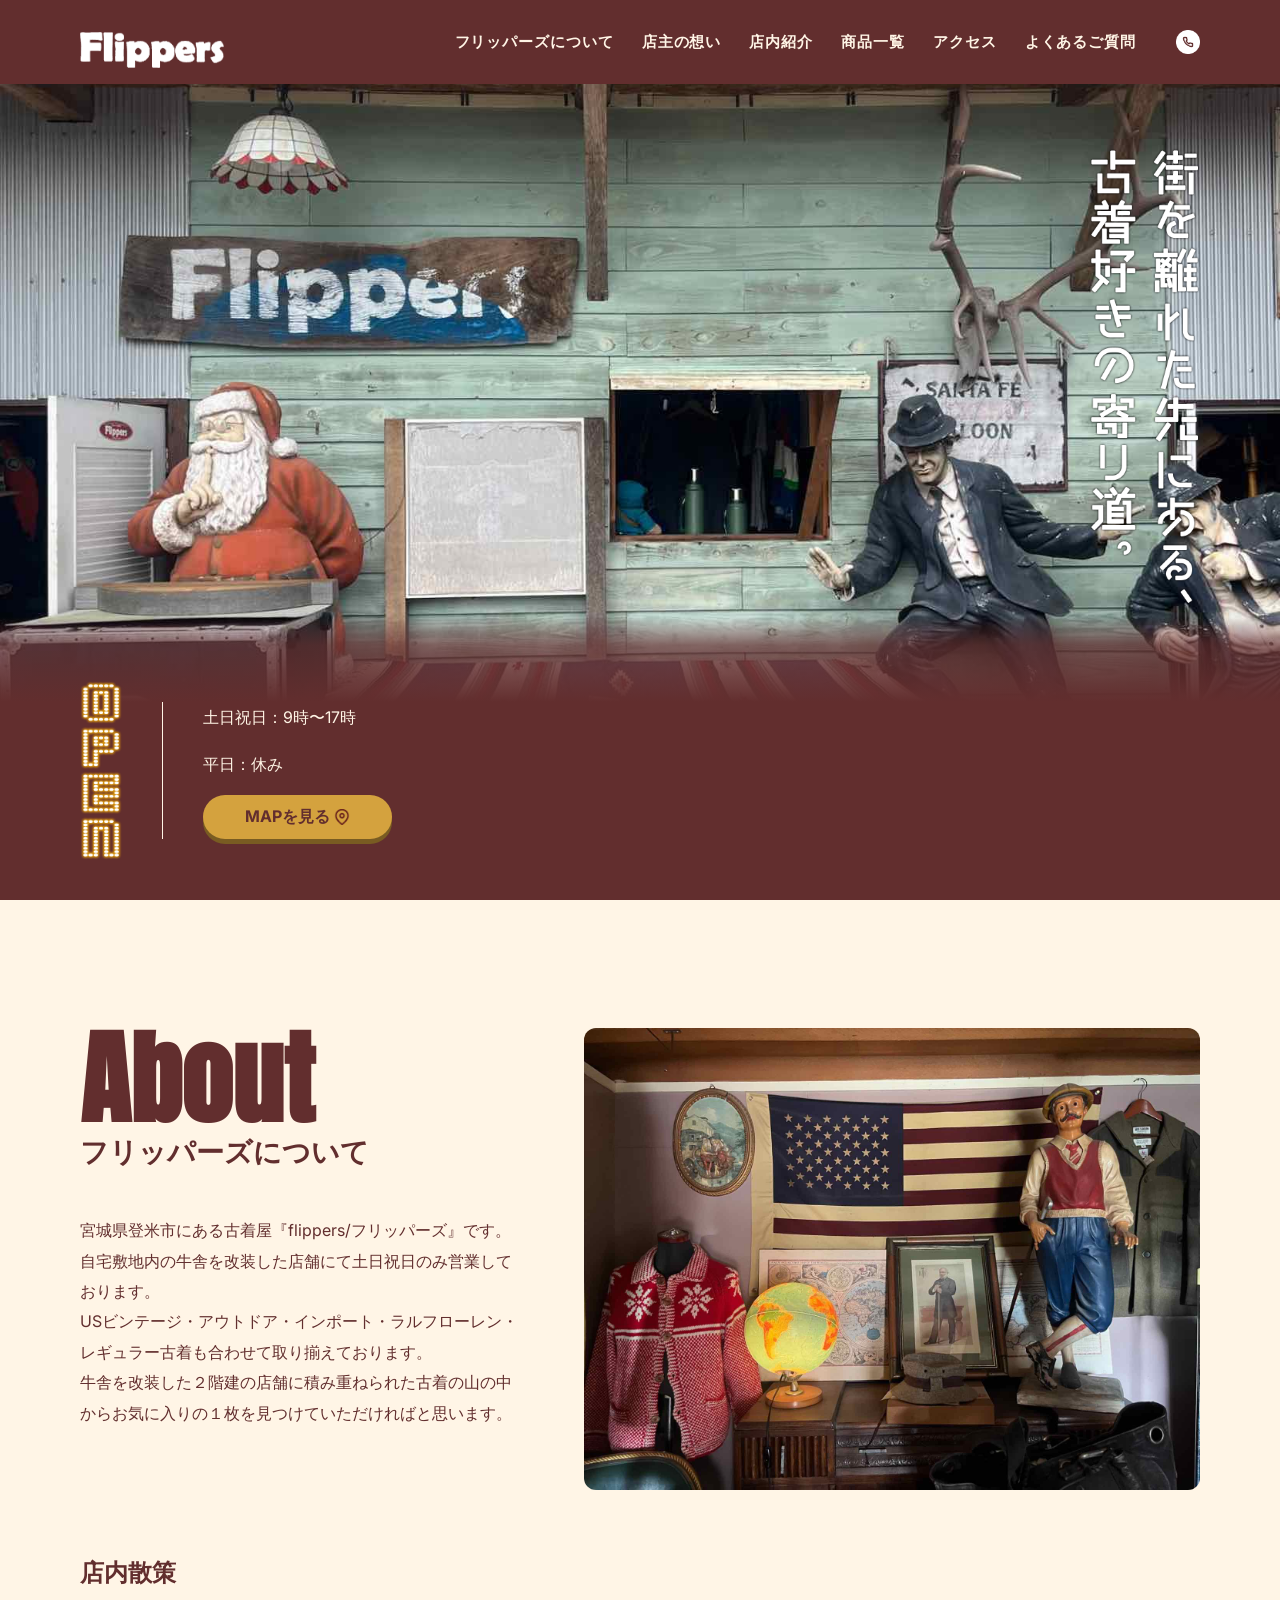
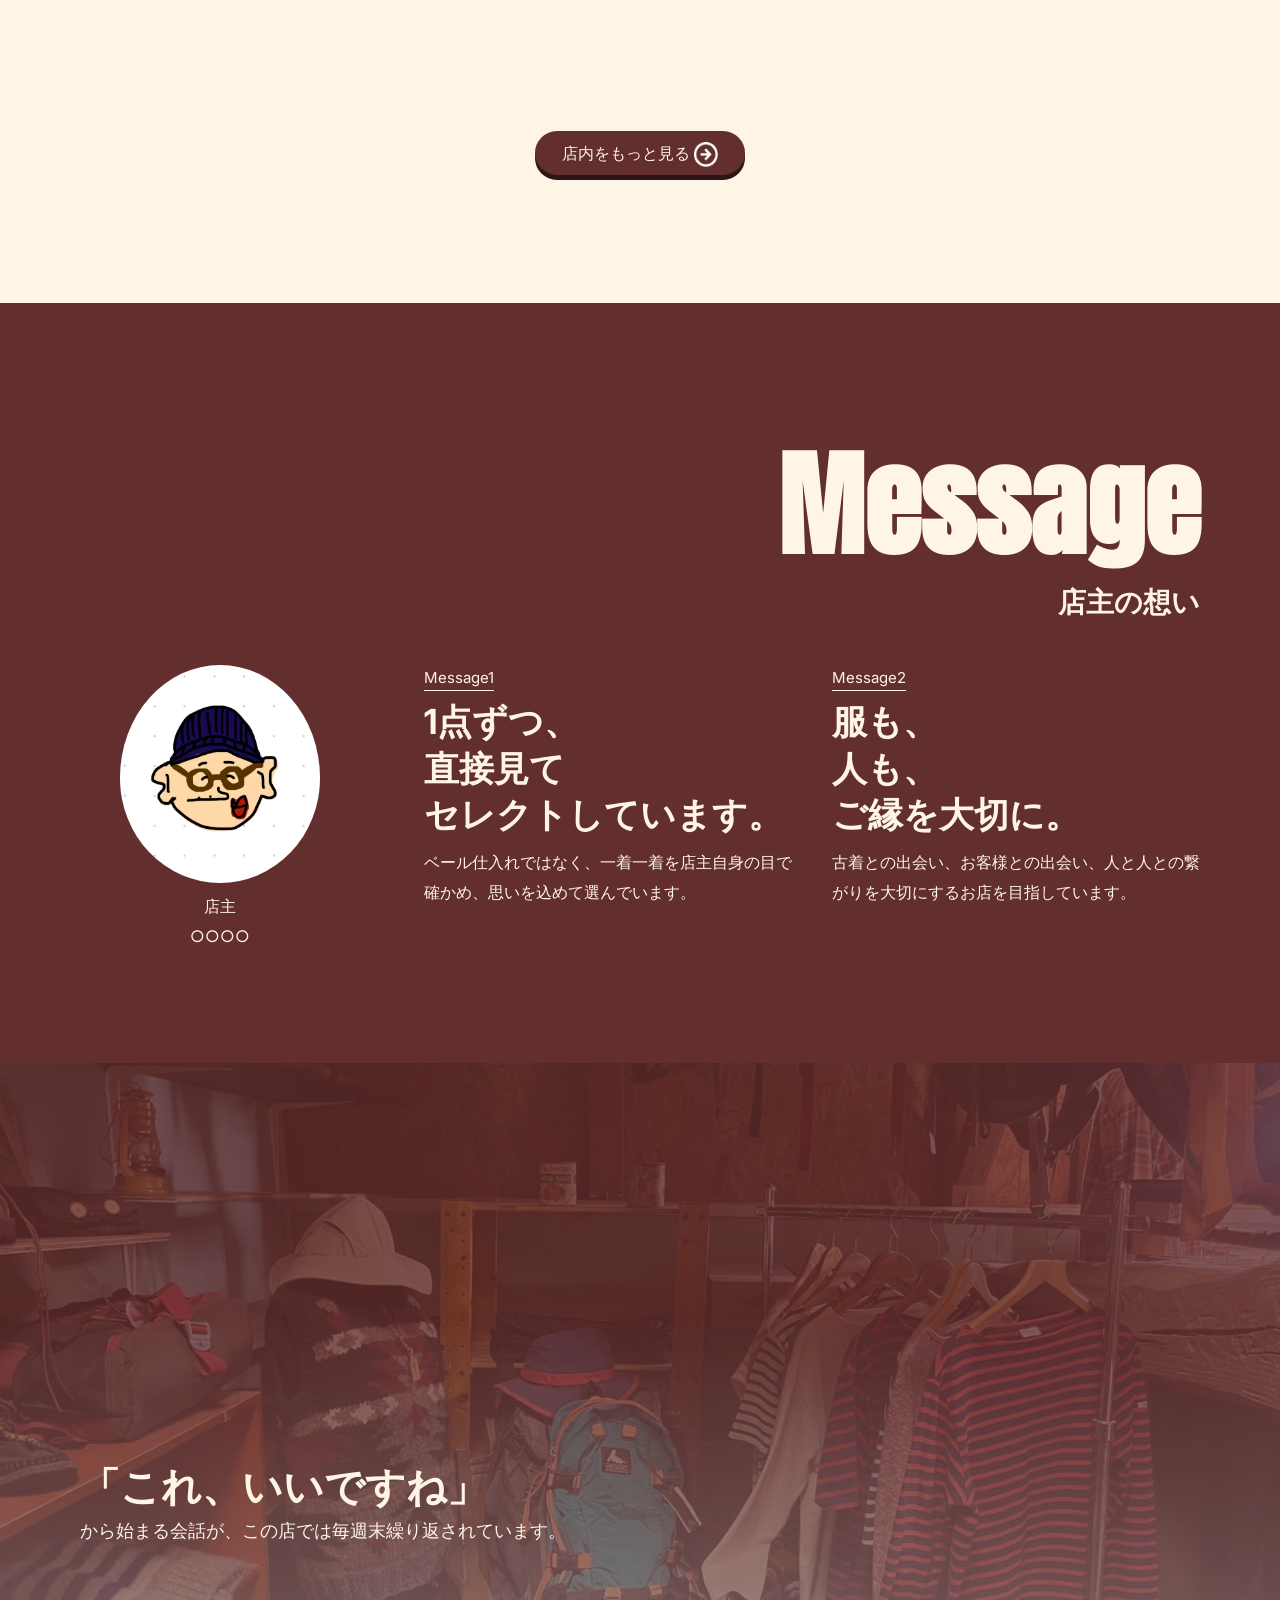
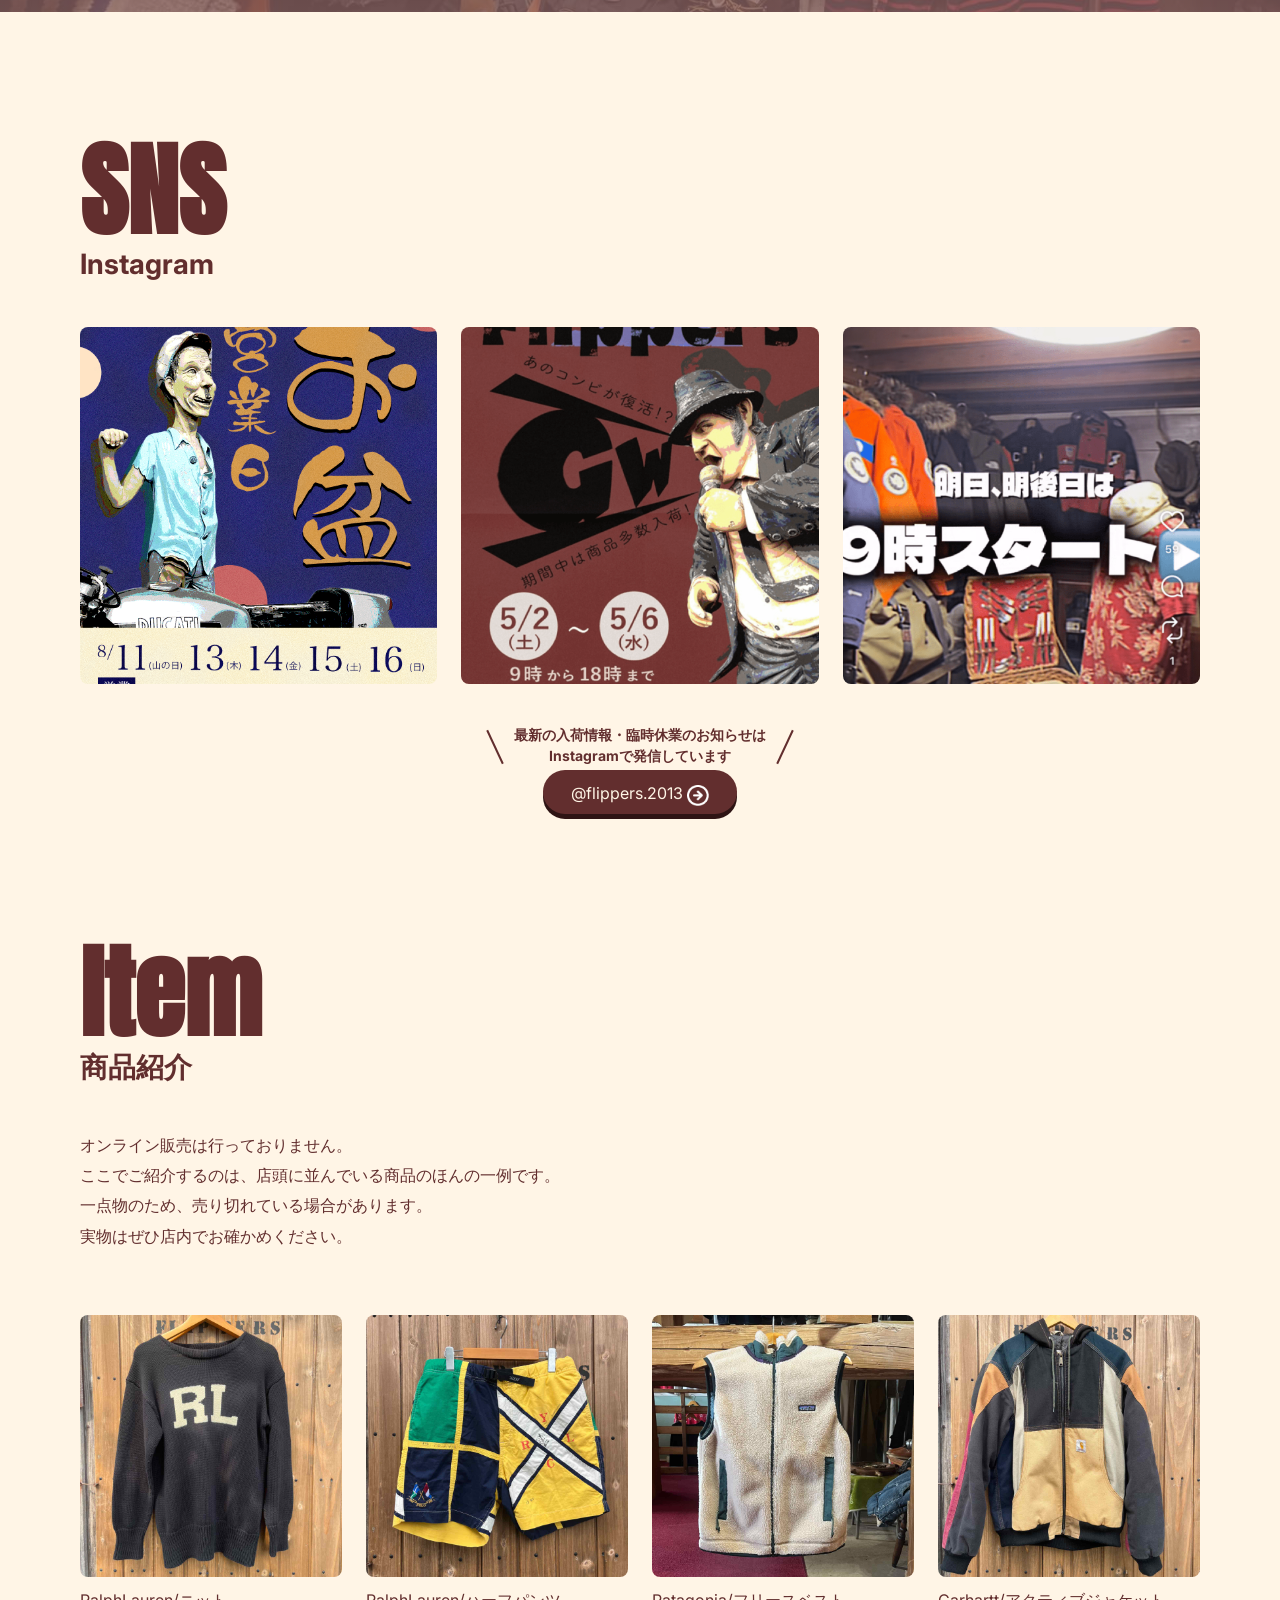
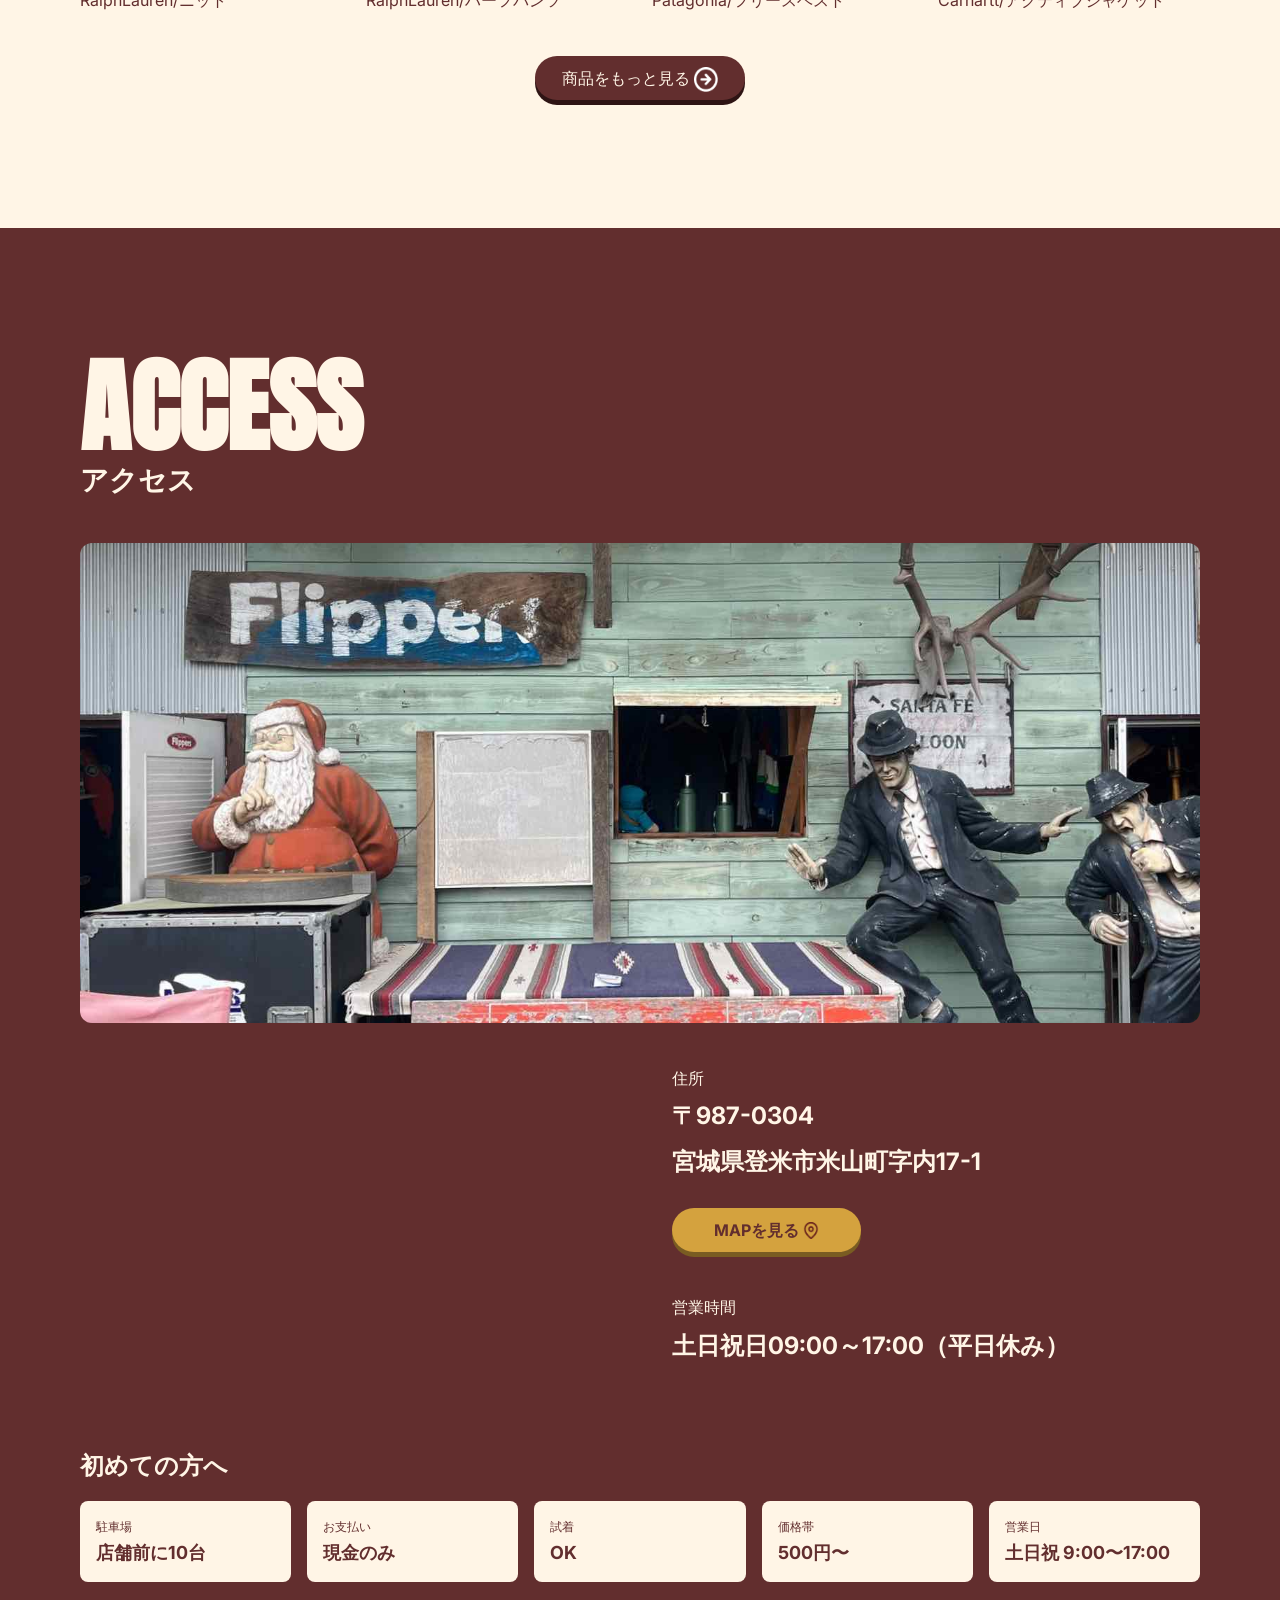
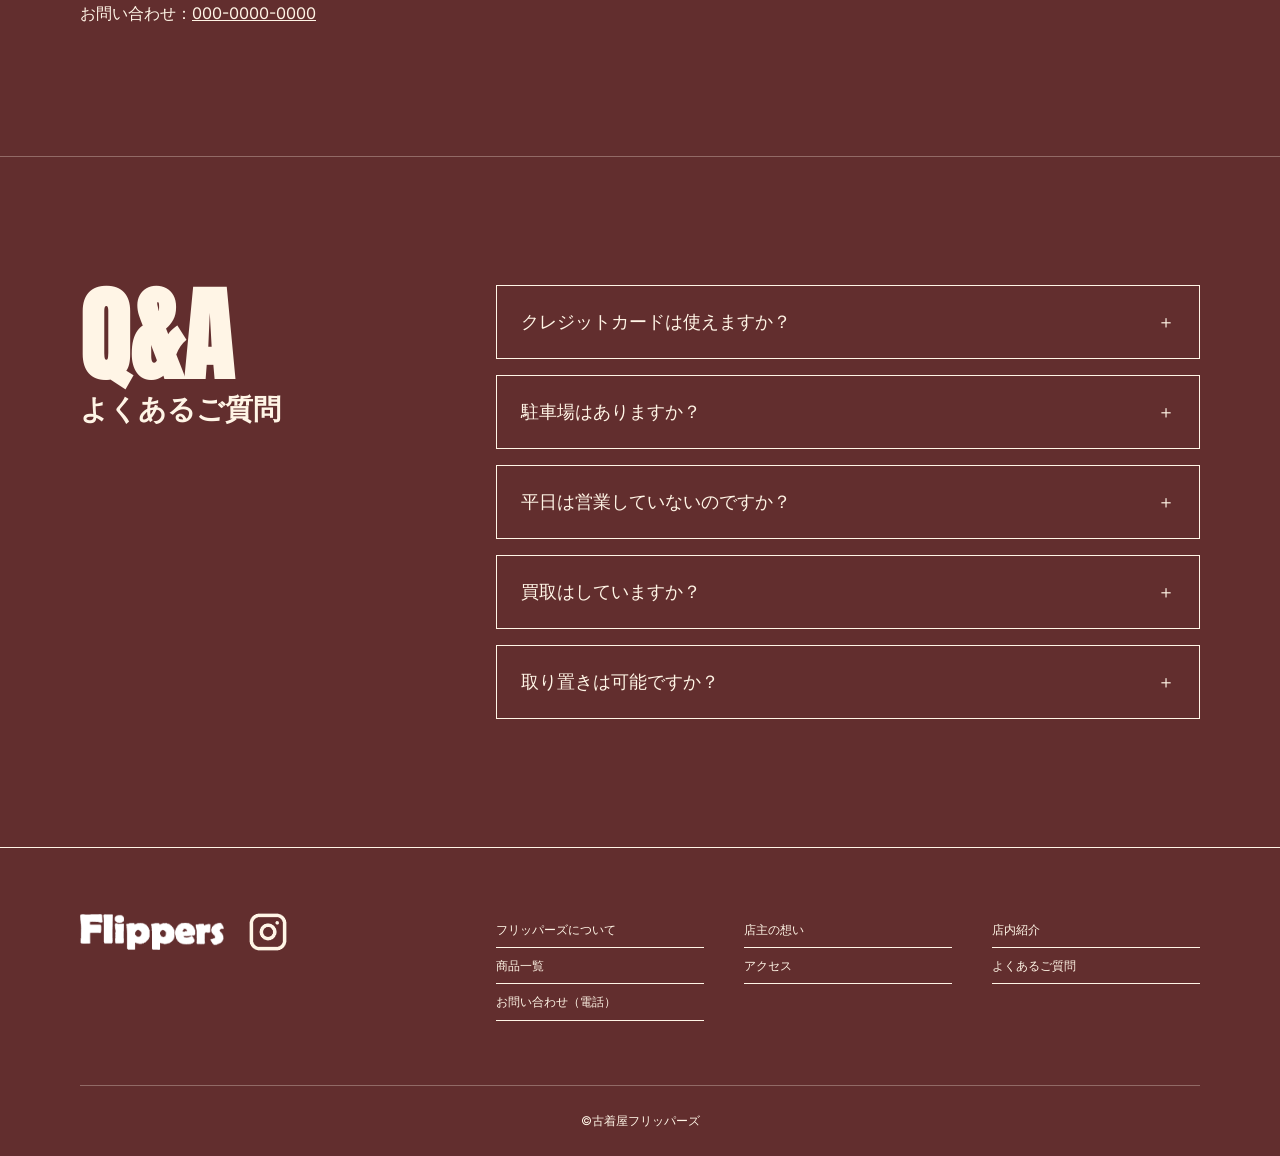
==== commit 97b57c0c: "PC版レイアウト調整と引き継ぎ資料の追加 - アクセス: 外観写真を大きく、その下に地図（左）と住所（右） - 商品紹介: 説明文を見出しの下へ - SNS: 写真を直近の投稿に戻し、PCは3等分で大" ====
--- a/index.html
+++ b/index.html
@@ -17,9 +17,9 @@
     <link rel="icon" href="images/logo.png">
     <script src="https://code.jquery.com/jquery-3.7.1.min.js" defer></script>
     <script src="https://cdn.jsdelivr.net/npm/swiper@12/swiper-bundle.min.js" defer></script>
-    <script src="java.js?v=4" defer></script>
-    <link rel="stylesheet" href="style.css?v=4">
-    <link rel="stylesheet" href="./common.css?v=4">
+    <script src="java.js?v=7" defer></script>
+    <link rel="stylesheet" href="style.css?v=7">
+    <link rel="stylesheet" href="./common.css?v=7">
     <link rel="stylesheet" href="https://cdn.jsdelivr.net/npm/swiper@12/swiper-bundle.min.css" />
 </head>
 
@@ -210,9 +210,9 @@
                 <h3 class="sub-title">Instagram</h3>
             </div>
             <div class="sns-img">
-                <img loading="lazy" src="images/shoptour.vintage.jpeg" alt="ビンテージコーナーの棚">
-                <img loading="lazy" src="images/shoptour.outdor.jpeg" alt="アウトドアウェアのコーナー">
-                <img loading="lazy" src="images/shoptour.amekaji.jpeg" alt="アメカジのコーナー">
+                <img loading="lazy" src="images/Instagram1.png" alt="Instagramの投稿1">
+                <img loading="lazy" src="images/Instagram2.PNG" alt="Instagramの投稿2">
+                <img loading="lazy" src="images/Instagram 3.PNG" alt="Instagramの投稿3">
             </div>
             <div class="cta-box">
                 <p class="cta-text">最新の入荷情報・臨時休業のお知らせは
--- a/style.css
+++ b/style.css
@@ -223,7 +223,8 @@
 /* 文字の幅に合わせて棒を置く（文言が変わっても重ならない） */
 .cta-text {
     position: relative;
-    display: inline-block;
+    display: table; /* 幅は文字に合わせつつ、ボタンの上に置く */
+    margin-inline: auto;
     padding-inline: var(--space-24);
 }
 
@@ -597,12 +598,11 @@
     /* ④ SNS */
     .box--sns {
         display: grid;
-        grid-template-columns: 5fr 7fr;
+        grid-template-columns: 1fr;
         grid-template-areas:
-            "title imgs"
-            "cta imgs";
-        column-gap: var(--space-64);
-        align-items: center;
+            "title"
+            "imgs"
+            "cta";
         padding-inline: var(--pad-inline);
     }
 
@@ -617,7 +617,7 @@
 
     .box--sns > .sns-img {
         grid-area: imgs;
-        gap: var(--space-16);
+        gap: var(--space-24);
         padding-inline: 0;
     }
 
@@ -632,12 +632,12 @@
     /* ⑤ 商品紹介 */
     .box--item {
         display: grid;
-        grid-template-columns: 1fr 1fr;
+        grid-template-columns: 1fr;
         grid-template-areas:
-            "title text"
-            "list list"
-            "cta cta";
-        column-gap: var(--space-64);
+            "title"
+            "text"
+            "list"
+            "cta";
         padding-inline: var(--pad-inline);
     }
 
@@ -652,7 +652,6 @@
 
     .box--item > .text-box {
         grid-area: text;
-        align-self: end;
         margin-bottom: var(--space-40);
         padding-inline: 0;
     }
@@ -667,15 +666,15 @@
         grid-area: cta;
     }
 
-    /* ⑥ アクセス */
+    /* ⑥ アクセス：外観写真を大きく → その下に地図（左）と住所・営業時間（右） */
     .red-box {
         display: grid;
-        grid-template-columns: 1fr 1fr;
+        grid-template-columns: 1fr;
         grid-template-areas:
-            "title title"
-            "img info"
-            "first first";
-        column-gap: var(--space-64);
+            "title"
+            "img"
+            "info"
+            "first";
         padding-inline: var(--pad-inline);
     }
 
@@ -692,19 +691,38 @@
         grid-area: img;
         padding-bottom: 0;
         width: 100%;
-        aspect-ratio: 4 / 3;
+        aspect-ratio: 21 / 9;
         object-fit: cover;
         border-radius: 12px;
     }
 
+    /* スマホと同じHTMLのまま、PCでは地図だけ左列に回す */
     .red-box > .text-box {
         grid-area: info;
-        padding-inline: 0;
-    }
-
-    .red-box iframe {
-        height: 280px;
+        display: grid;
+        grid-template-columns: 1fr 1fr;
+        grid-auto-rows: min-content;
+        column-gap: var(--space-64);
+        margin-top: var(--space-40);
+        padding-inline: 0;
+    }
+
+    .red-box > .text-box > * {
+        grid-column: 2;
+    }
+
+    .red-box > .text-box > iframe {
+        grid-column: 1;
+        grid-row: 1 / span 6;
+        height: 100%;
+        min-height: 320px;
+        margin-top: 0;
         border-radius: 12px;
+    }
+
+    .red-box > .text-box > .cta-box {
+        text-align: left;
+        padding-top: var(--space-24);
     }
 
     .highlight {
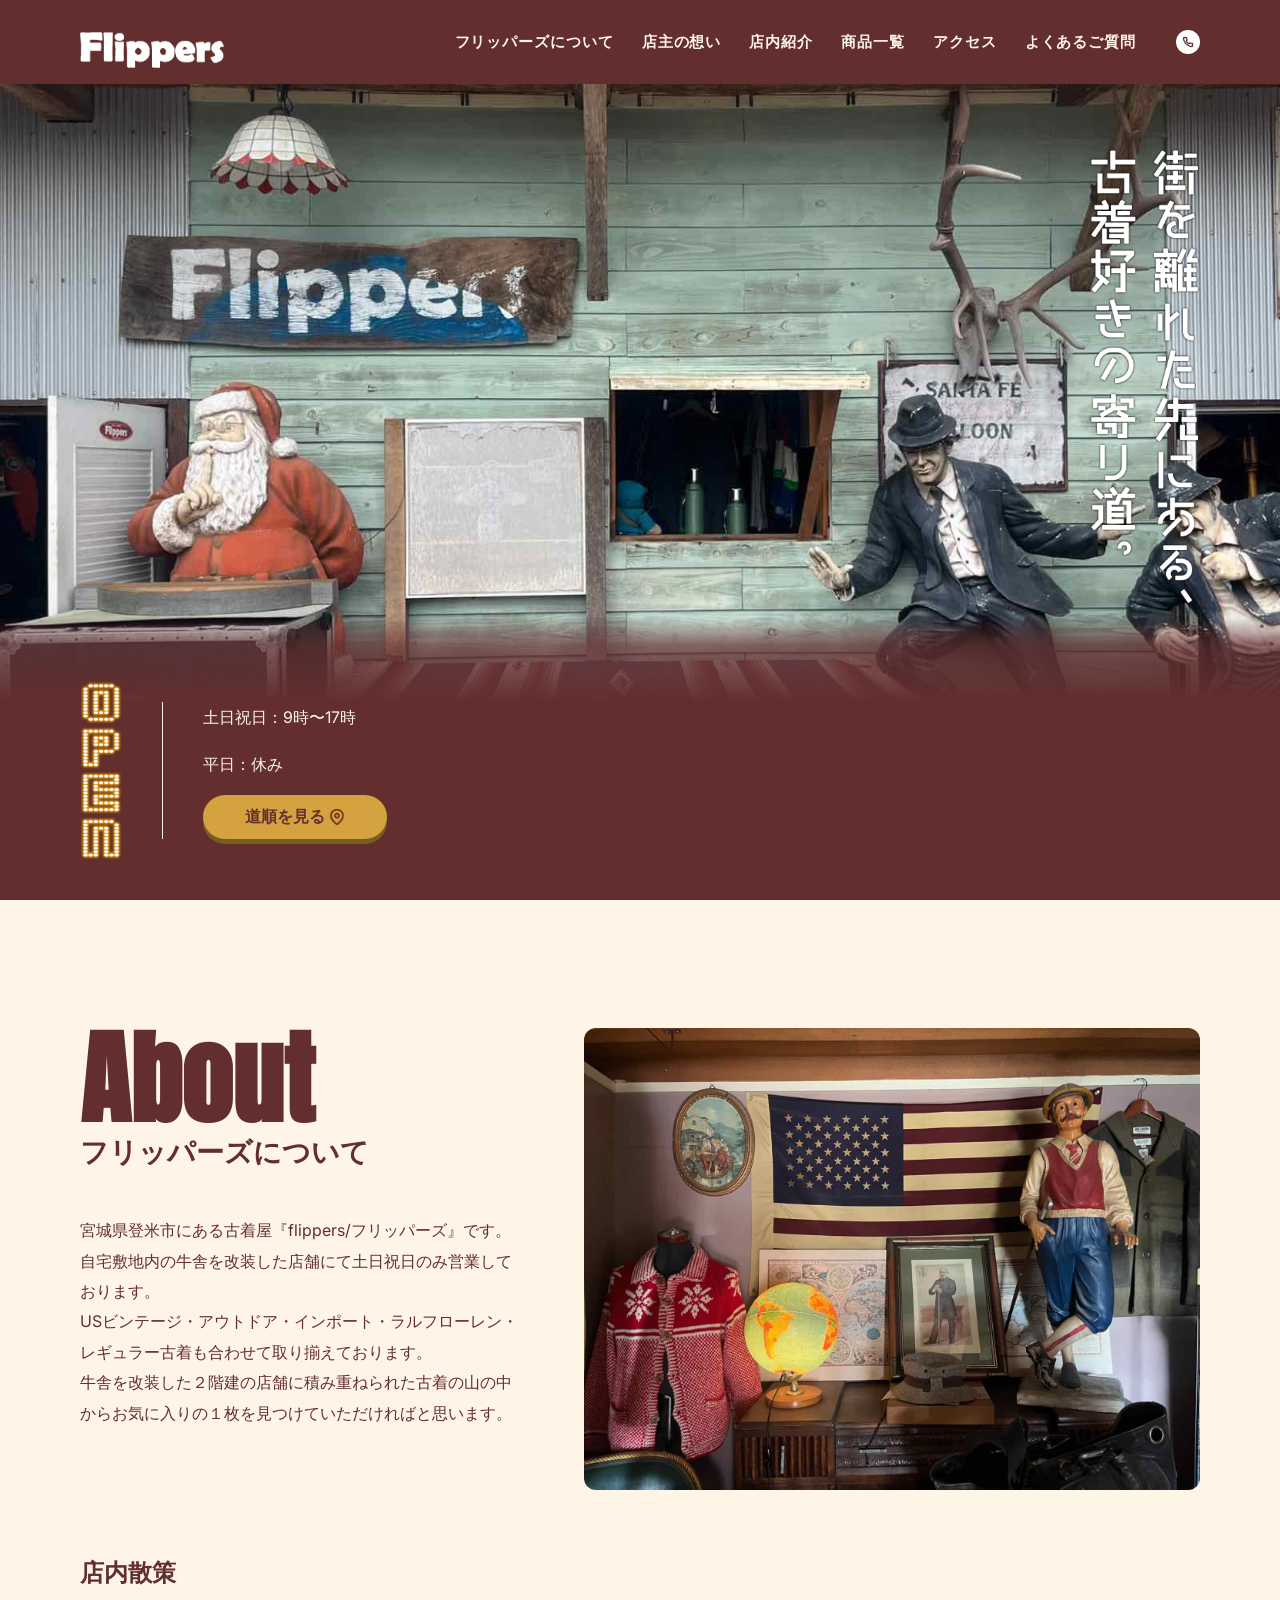
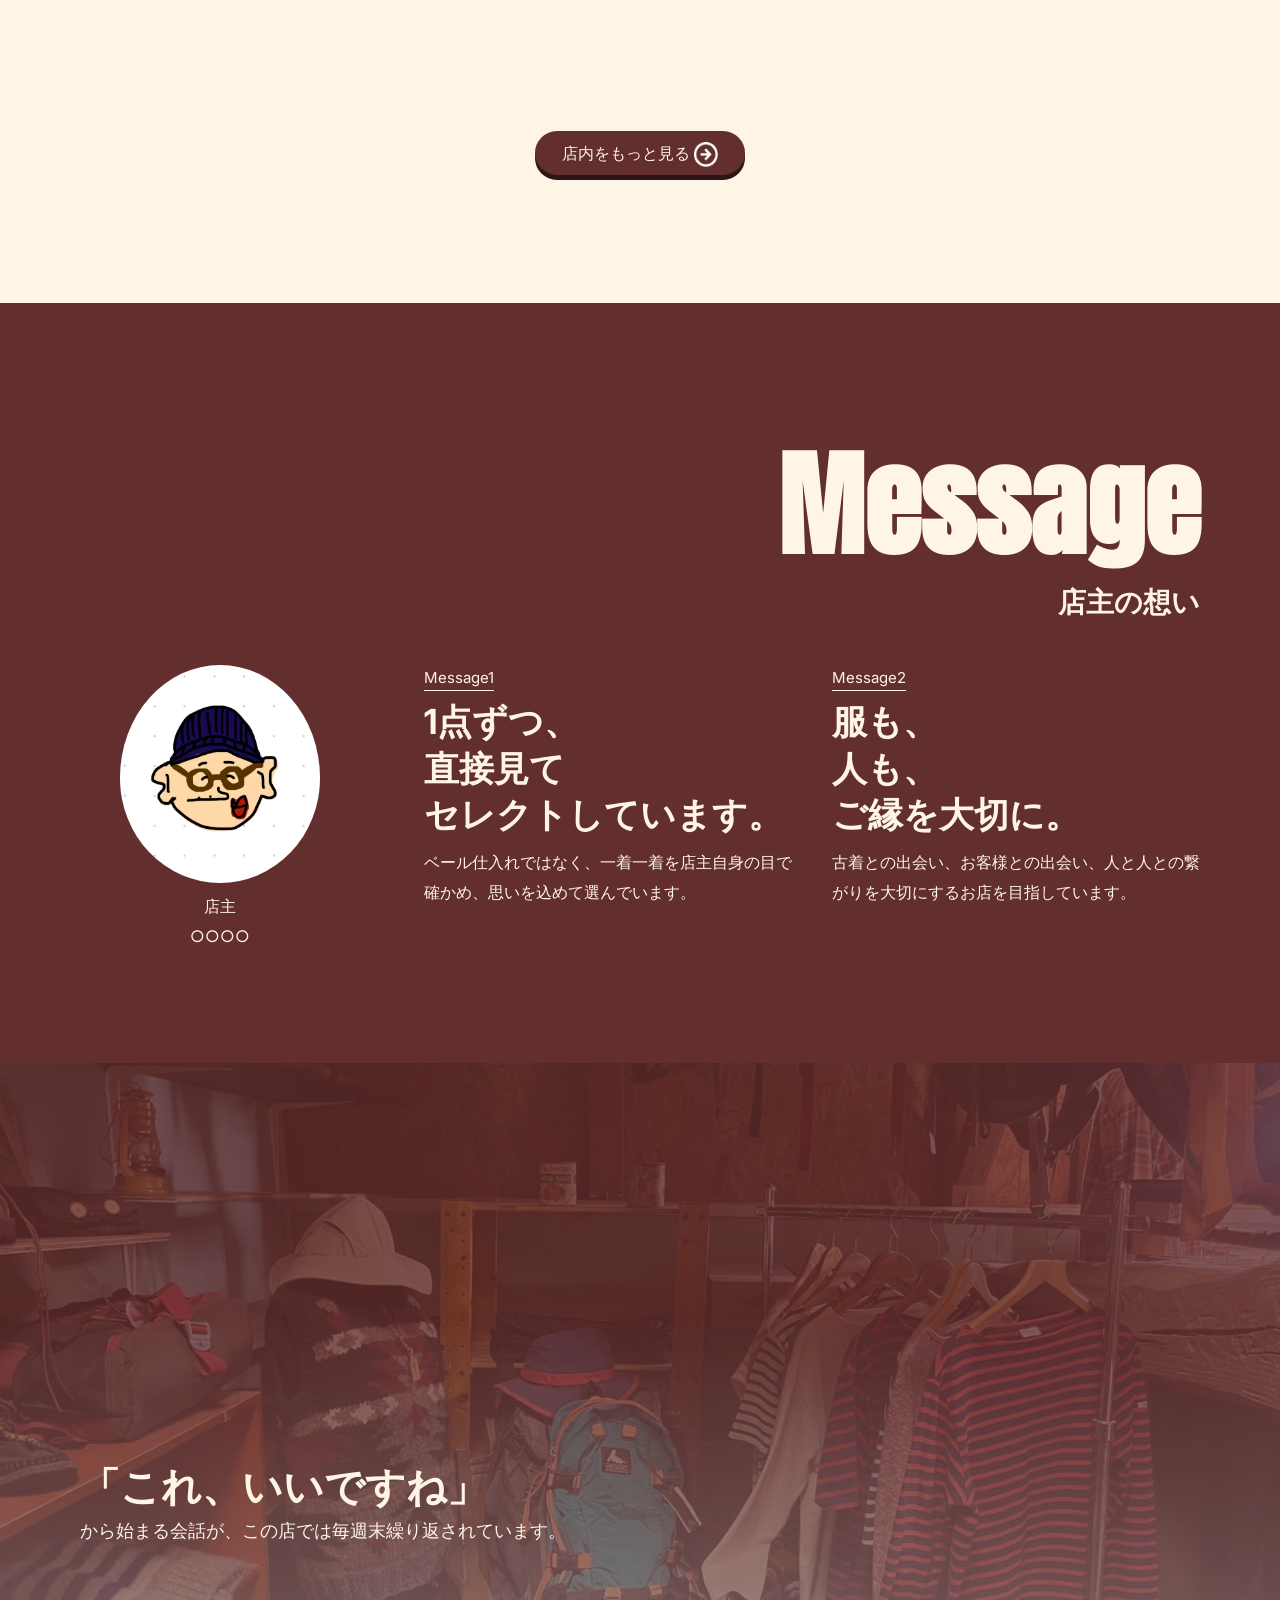
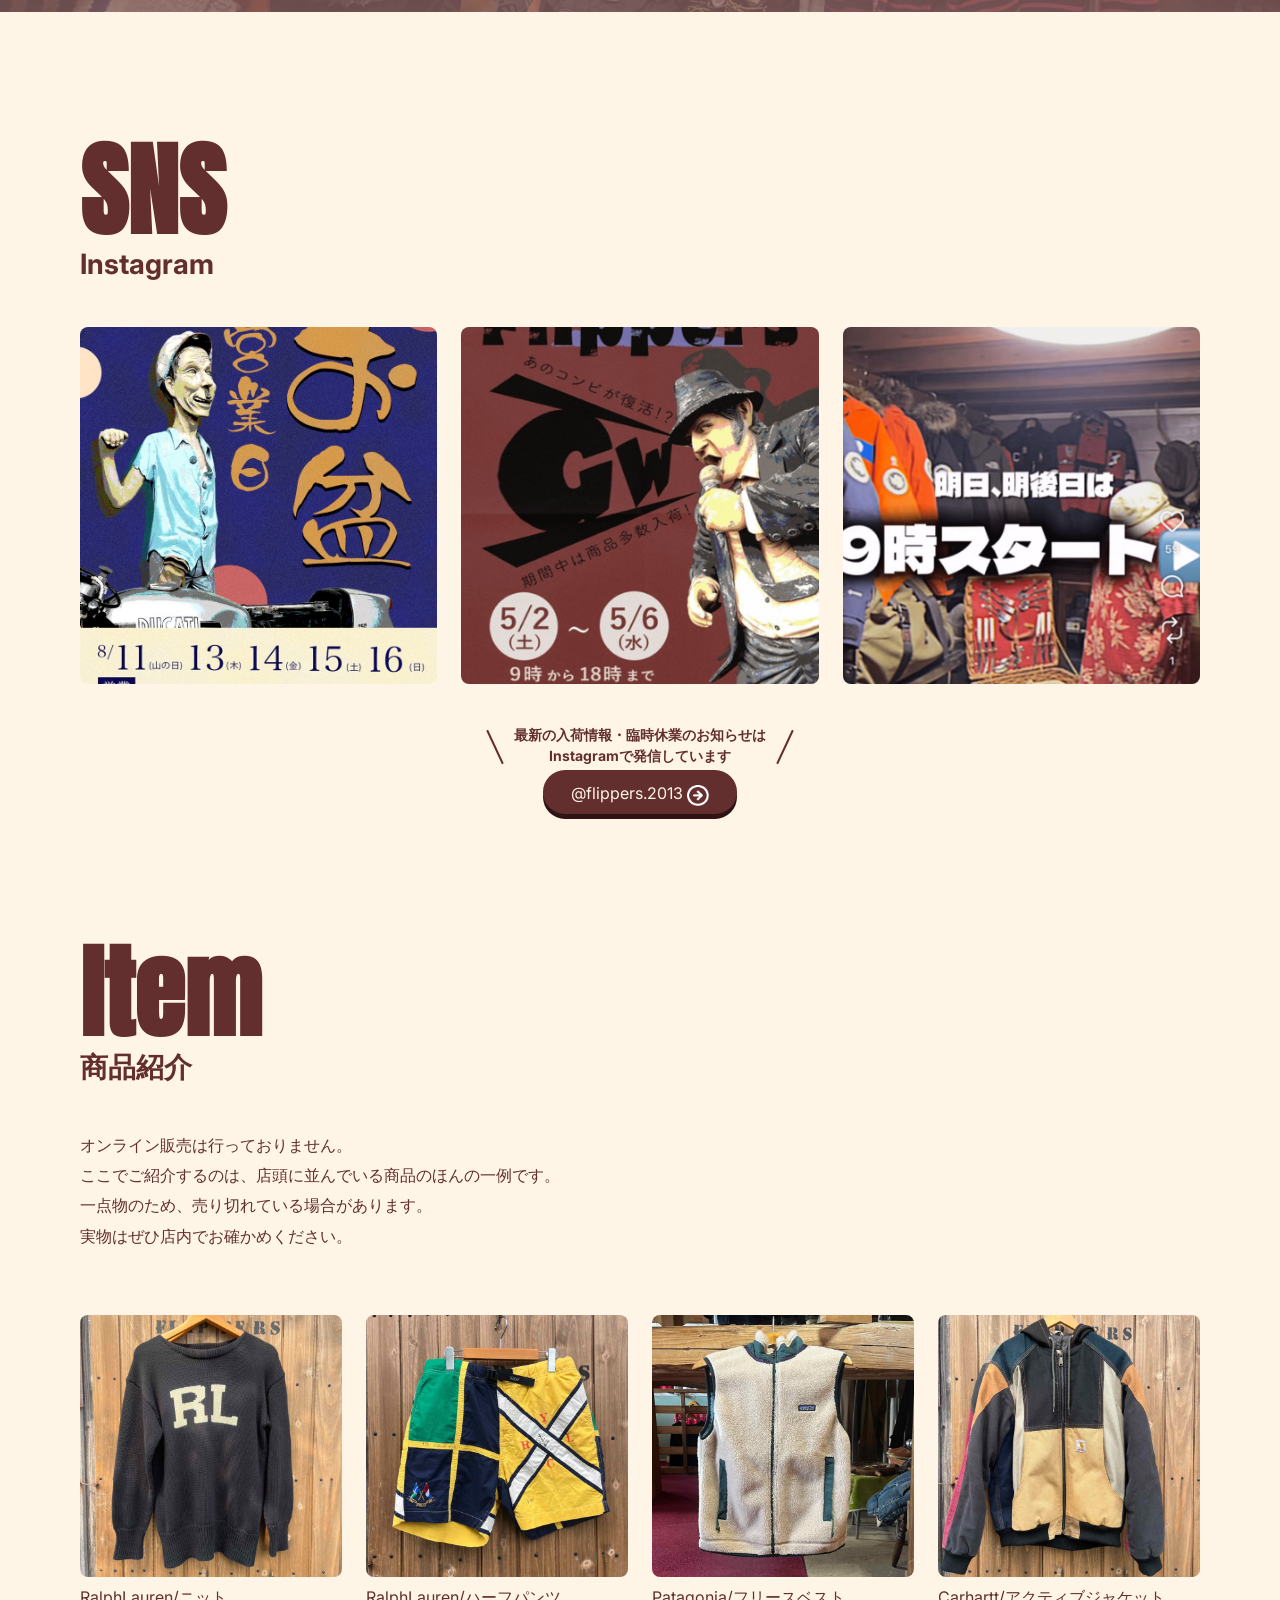
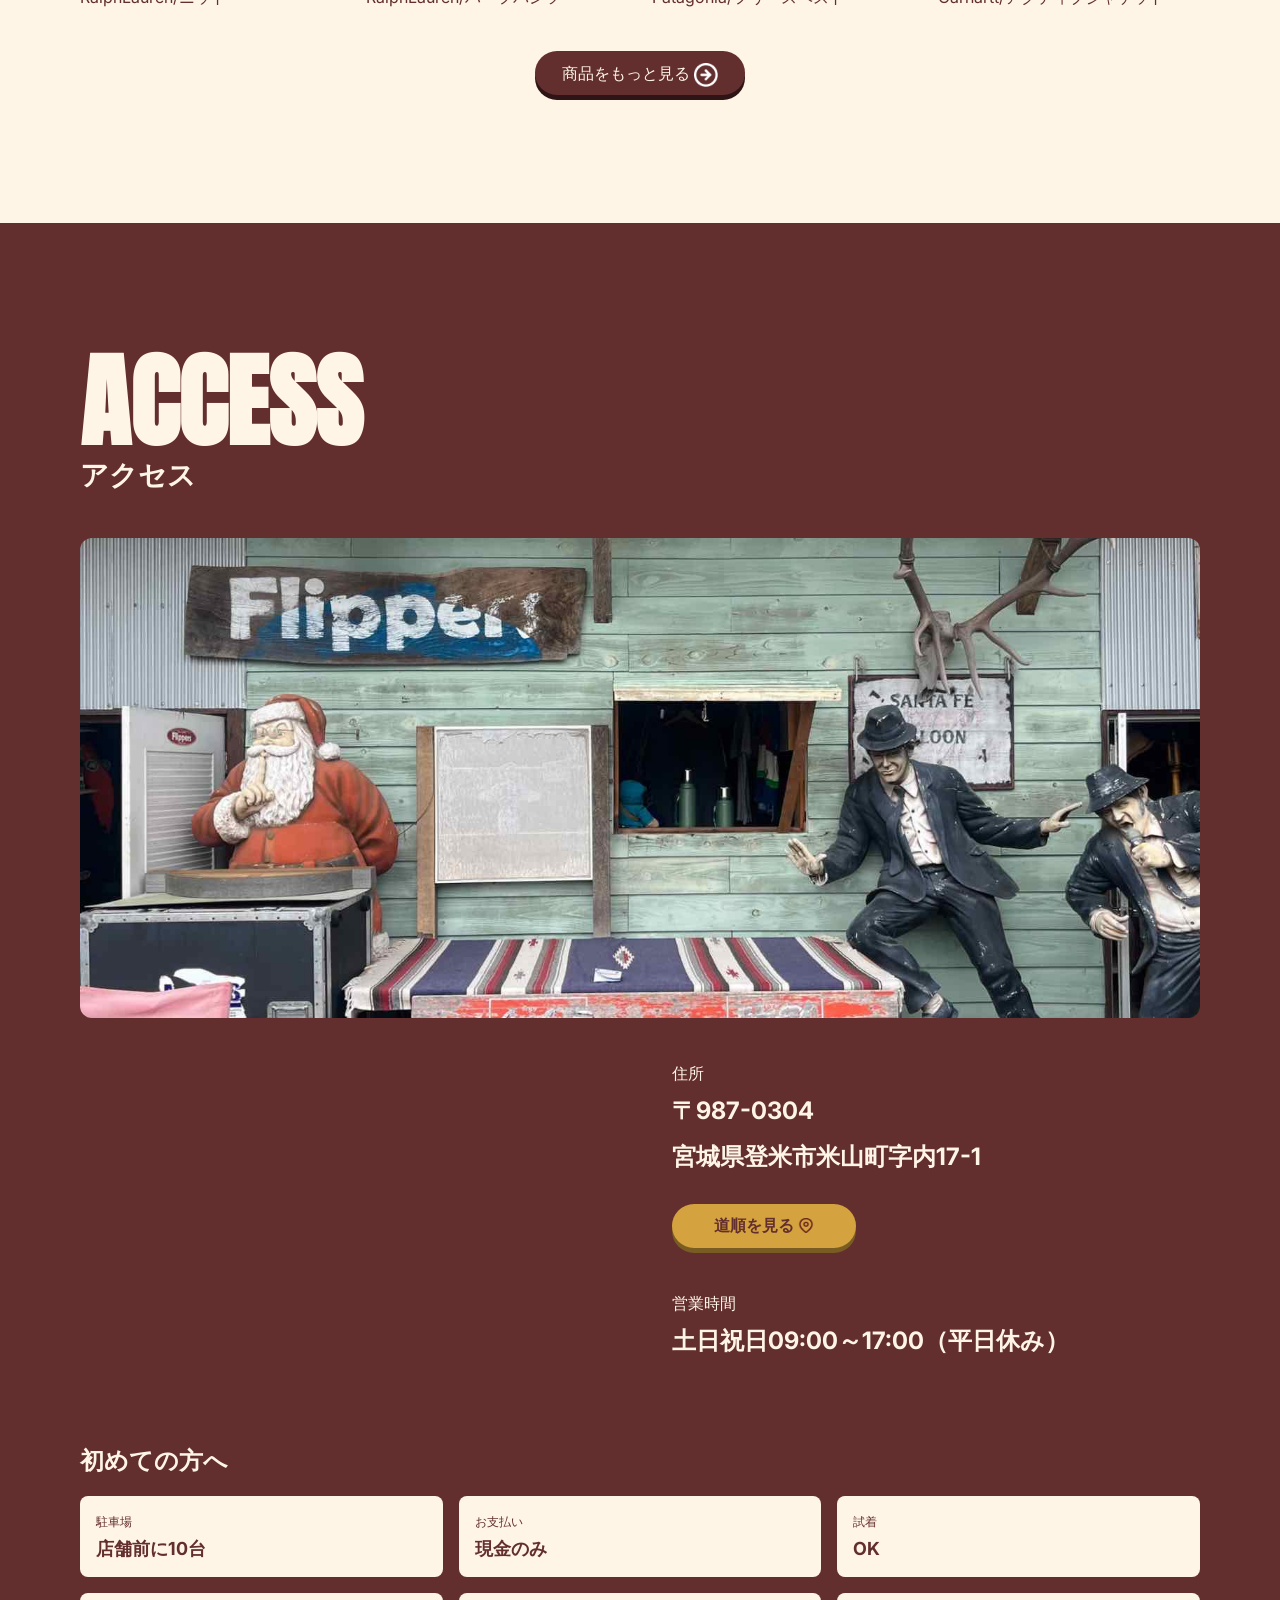
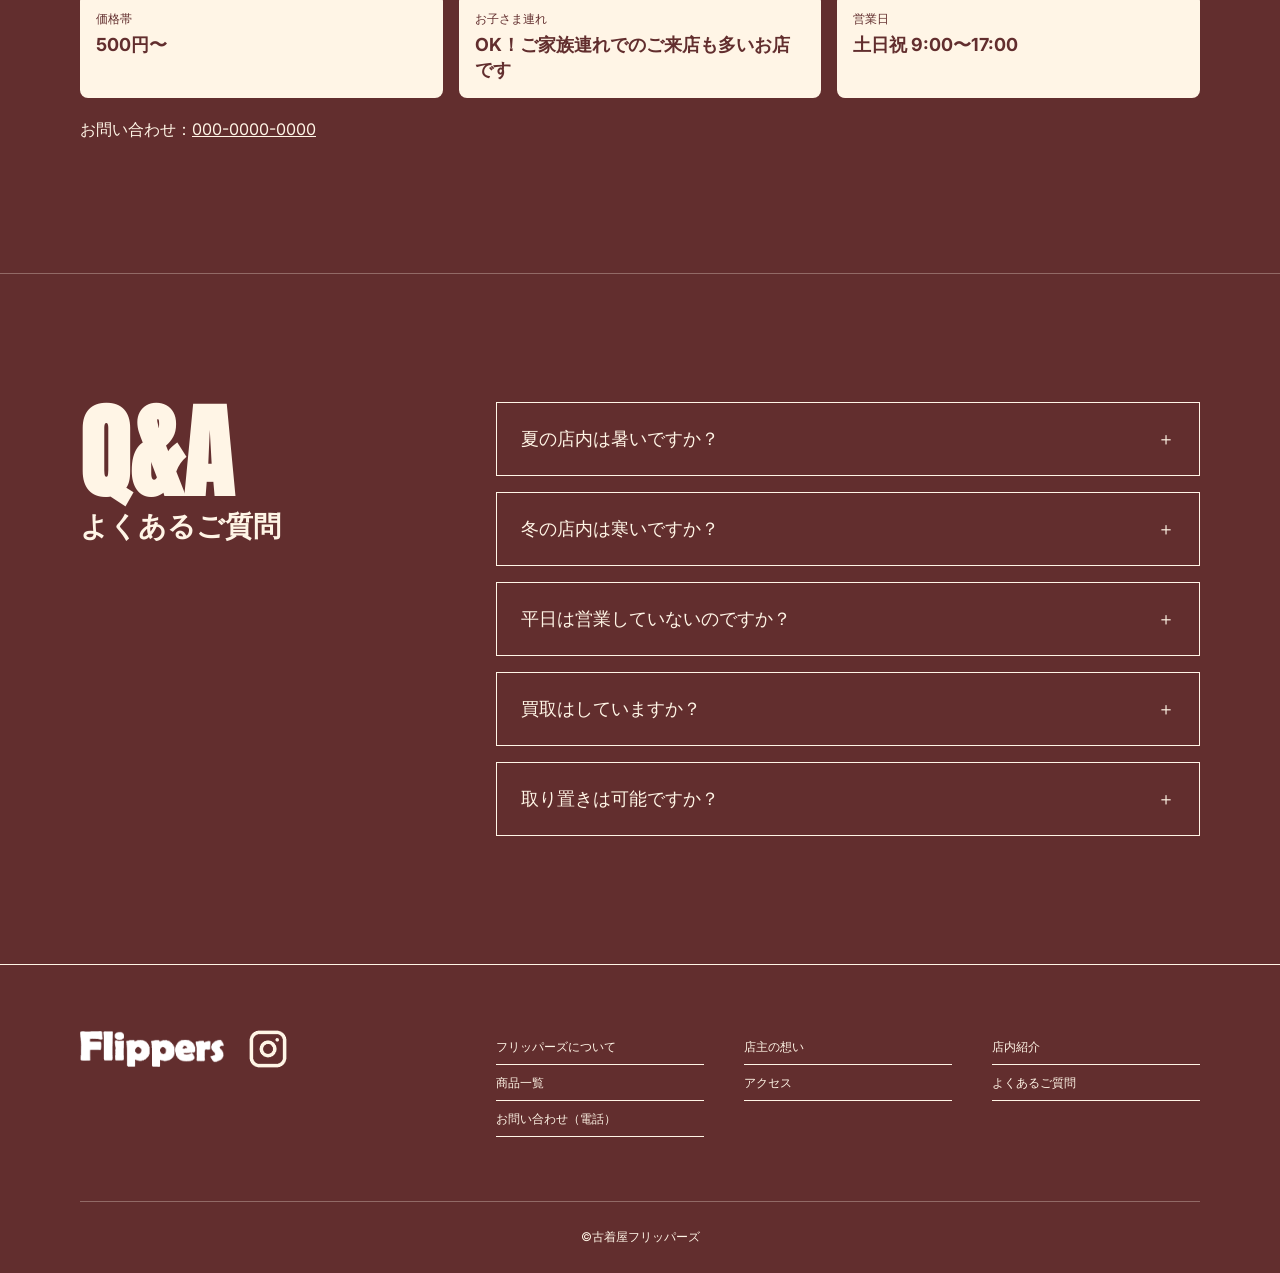
==== commit aa02ed73: "来店導線・使いやすさの改善（レビュー指摘A対応） - 店内散策の番号をやめ、呼び方を「牛舎」に統一 - 「MAPを見る」を「道順を見る」、店内紹介の丸ボタンを「店内図」に変更 - 店内図ボタンでページ" ====
--- a/index.html
+++ b/index.html
@@ -10,23 +10,26 @@
     <meta property="og:site_name" content="古着屋フリッパーズ">
     <meta property="og:title" content="古着屋フリッパーズ｜宮城県登米市の古着屋（土日祝営業）">
     <meta property="og:description" content="宮城県登米市米山町の古着屋フリッパーズ。牛舎を改装した2階建ての店舗に、USビンテージ・アウトドア・ラルフローレンなどの古着が並びます。土日祝 9:00〜17:00営業、駐車場あり。">
-    <meta property="og:image" content="images/access.jpeg">
+    <meta property="og:url" content="https://huruuuuuugi.github.io/Flippers-site/">
+    <meta property="og:image" content="https://huruuuuuugi.github.io/Flippers-site/images/access.jpeg">
+    <meta name="twitter:card" content="summary_large_image">
+    <link rel="canonical" href="https://huruuuuuugi.github.io/Flippers-site/">
     <link rel="preconnect" href="https://fonts.googleapis.com">
     <link rel="preconnect" href="https://fonts.gstatic.com" crossorigin>
     <link rel="stylesheet" href="https://fonts.googleapis.com/css2?family=Anton&family=Inter:wght@400;700&display=swap">
     <link rel="icon" href="images/logo.png">
     <script src="https://code.jquery.com/jquery-3.7.1.min.js" defer></script>
     <script src="https://cdn.jsdelivr.net/npm/swiper@12/swiper-bundle.min.js" defer></script>
-    <script src="java.js?v=7" defer></script>
-    <link rel="stylesheet" href="style.css?v=7">
-    <link rel="stylesheet" href="./common.css?v=7">
+    <script src="java.js?v=11" defer></script>
+    <link rel="stylesheet" href="style.css?v=11">
+    <link rel="stylesheet" href="./common.css?v=11">
     <link rel="stylesheet" href="https://cdn.jsdelivr.net/npm/swiper@12/swiper-bundle.min.css" />
 </head>
 
 <body>
     <!-- ヘッダー -->
     <header id="header">
-        <button class="menu-button" aria-expanded="false" aria-controls="drawer">
+        <button class="menu-button" aria-label="メニュー" aria-expanded="false" aria-controls="drawer">
             <span></span>
             <span></span>
             <span></span>
@@ -85,8 +88,8 @@
                 <div class="mv-right">
                     <p class="mv-text">土日祝日：9時〜17時</p>
                     <p class="mv-text">平日：休み</p>
-                    <a href="https://maps.app.goo.gl/2Ac7h8dpWxdJpaqP6" class="map">MAPを見る
-                        <img img src="images//Map pin.png" class="map-icon" alt="map-icon">
+                    <a href="https://maps.app.goo.gl/2Ac7h8dpWxdJpaqP6" class="map">道順を見る
+                        <img img src="images//Map pin.png" class="map-icon" alt="">
                     </a>
                 </div>
             </section>
@@ -116,27 +119,27 @@
                     <div class="swiper-wrapper">
                         <div class="swiper-slide">
                             <img loading="lazy" img src="images//access.jpeg" alt="about1">
-                            <h4 class="about-title">01 店内外観</h4>
+                            <h4 class="about-title">外観</h4>
                             <p>２階建ての改装した牛舎とアメリカンなオブジェ達が出迎えます。</p>
                         </div>
                         <div class="swiper-slide">
                             <img loading="lazy" img src="images//About2.jpeg" alt="About2">
-                            <h4 class="about-title">02 別棟</h4>
+                            <h4 class="about-title">別棟</h4>
                             <p>牛舎の隣の別棟では、掘り出し物が見つかるかも。</p>
                         </div>
                         <div class="swiper-slide">
                             <img loading="lazy" img src="images//About3.jpeg" alt="About3">
-                            <h4 class="about-title">03 1階（牛舎）</h4>
+                            <h4 class="about-title">牛舎1階</h4>
                             <p>店主が長年集めてきたラルフローレンの数々。</p>
                         </div>
                         <div class="swiper-slide">
                             <img loading="lazy" img src="images//shoptour.top.jpg" alt="About4">
-                            <h4 class="about-title">04 階段</h4>
+                            <h4 class="about-title">牛舎の階段</h4>
                             <p>牛舎だった名残の階段を上がると、2階の景色が少しずつ見えてきます。</p>
                         </div>
                         <div class="swiper-slide">
                             <img loading="lazy" img src="images//About5.jpg" alt="About5">
-                            <h4 class="about-title">05 2階（牛舎）</h4>
+                            <h4 class="about-title">牛舎2階</h4>
                             <p>目の前に広がるのは、店主が選び抜いた一点物たちの景色です。</p>
                         </div>
                     </div>
@@ -210,9 +213,9 @@
                 <h3 class="sub-title">Instagram</h3>
             </div>
             <div class="sns-img">
-                <img loading="lazy" src="images/Instagram1.png" alt="Instagramの投稿1">
-                <img loading="lazy" src="images/Instagram2.PNG" alt="Instagramの投稿2">
-                <img loading="lazy" src="images/Instagram 3.PNG" alt="Instagramの投稿3">
+                <img loading="lazy" src="images/instagram-post1.jpg" width="800" height="1000" alt="Instagramの投稿1">
+                <img loading="lazy" src="images/instagram-post2.jpg" width="800" height="991" alt="Instagramの投稿2">
+                <img loading="lazy" src="images/instagram-post3.jpg" width="800" height="1064" alt="Instagramの投稿3">
             </div>
             <div class="cta-box">
                 <p class="cta-text">最新の入荷情報・臨時休業のお知らせは
@@ -240,39 +243,47 @@
                 </p>
             </div>
             <ul class="item-list">
-                <div class="item-card js-item">
-                    <li><img loading="lazy" img src="images//item1.jpeg" class="item" alt="商品1"></li>
-                    <p>RalphLauren/ニット</p>
-                </div>
-                <div class="item-card js-item">
-                    <li><img loading="lazy" img src="images//item2.jpeg" class="item" alt="商品2"></li>
-                    <p>RalphLauren/ハーフパンツ</p>
-                </div>
-                <div class="item-card js-item">
-                    <li><img loading="lazy" img src="images//item3.jpeg" class="item" alt="商品3"></li>
-                    <p>Patagonia/フリースベスト</p>
-                </div>
-
-                <div class="item-card js-item">
-                    <li><img loading="lazy" img src="images//item4.jpeg" class="item" alt="商品4"></li>
-                    <p>Carhartt/アクティブジャケット</p>
-                </div>
+                <li class="item-card">
+                    <button type="button" class="item-card-btn js-item" aria-haspopup="dialog">
+                        <span class="item-card-photo"><img loading="lazy" src="images//item1.jpeg" class="item" alt=""></span>
+                        <span class="item-card-name">RalphLauren/ニット</span>
+                    </button>
+                </li>
+                <li class="item-card">
+                    <button type="button" class="item-card-btn js-item" aria-haspopup="dialog">
+                        <span class="item-card-photo"><img loading="lazy" src="images//item2.jpeg" class="item" alt=""></span>
+                        <span class="item-card-name">RalphLauren/ハーフパンツ</span>
+                    </button>
+                </li>
+                <li class="item-card">
+                    <button type="button" class="item-card-btn js-item" aria-haspopup="dialog">
+                        <span class="item-card-photo"><img loading="lazy" src="images//item3.jpeg" class="item" alt=""></span>
+                        <span class="item-card-name">Patagonia/フリースベスト</span>
+                    </button>
+                </li>
+
+                <li class="item-card">
+                    <button type="button" class="item-card-btn js-item" aria-haspopup="dialog">
+                        <span class="item-card-photo"><img loading="lazy" src="images//item4.jpeg" class="item" alt=""></span>
+                        <span class="item-card-name">Carhartt/アクティブジャケット</span>
+                    </button>
+                </li>
             </ul>
 
             <!-- ライトボックス -->
 
             <div class="item-modal-overlay" id="item-modal-overlay">
 
-                <div class="item-modal-box">
-                    <button class="item-modal-close" id="item-modal-close">×</button>
-                    <button class="item-modal-nav prev" id="item-modal-prev">←</button>
+                <div class="item-modal-box" role="dialog" aria-modal="true" aria-label="商品の拡大表示">
+                    <button type="button" class="item-modal-close" id="item-modal-close" aria-label="閉じる">×</button>
+                    <button type="button" class="item-modal-nav prev" id="item-modal-prev" aria-label="前の商品">←</button>
                     <div class="item-modal-photo">
                         <img id="item-modal-img" src="" alt="">
                     </div>
 
-                    <button class="item-modal-nav next" id="item-modal-next">→</button>
+                    <button type="button" class="item-modal-nav next" id="item-modal-next" aria-label="次の商品">→</button>
                     <div class="item-modal-info">
-                        <div class="item-modal-desc" id="item-modal-desc"></div>
+                        <div class="item-modal-desc" id="item-modal-desc" aria-live="polite"></div>
                     </div>
                 </div>
             </div>
@@ -301,13 +312,13 @@
                 </p>
                 <iframe
                     src="https://www.google.com/maps/embed?pb=!1m18!1m12!1m3!1d3115.719695232544!2d141.21120414013293!3d38.65532506106898!2m3!1f0!2f0!3f0!3m2!1i1024!2i768!4f13.1!3m3!1m2!1s0x5f8904a6e408d02d%3A0x87da014c7e18f2d3!2z44OV44Oq44OD44OR44O844K6!5e0!3m2!1sja!2sjp!4v1787819359289!5m2!1sja!2sjp"
-                    width="100%" height="300" style="border:0;" allowfullscreen="" loading="lazy"
+                    title="フリッパーズの地図" width="100%" height="300" style="border:0;" allowfullscreen="" loading="lazy"
                     referrerpolicy="strict-origin-when-cross-origin"></iframe>
 
                 <div class="cta-box">
                     <div class="access-cta-btn">
-                        <a href="https://maps.app.goo.gl/2Ac7h8dpWxdJpaqP6" class="map">MAPを見る
-                            <img img src="images//Map pin.png" class="map-icon" alt="map-icon">
+                        <a href="https://maps.app.goo.gl/2Ac7h8dpWxdJpaqP6" class="map">道順を見る
+                            <img img src="images//Map pin.png" class="map-icon" alt="">
                         </a>
                     </div>
                 </div>
@@ -336,7 +347,11 @@
                         <span class="first-visit-label">価格帯</span>
                         <span class="first-visit-value">500円〜</span>
                     </li>
-                    <li>
+                    <li class="is-wide">
+                        <span class="first-visit-label">お子さま連れ</span>
+                        <span class="first-visit-value">OK！ご家族連れでのご来店も多いお店です</span>
+                    </li>
+                    <li class="is-wide">
                         <span class="first-visit-label">営業日</span>
                         <span class="first-visit-value">土日祝 9:00〜17:00</span>
                     </li>
@@ -357,28 +372,25 @@
             <ul class="accordion">
                 <li class="acc">
                     <button type="button" class="acc-question" aria-expanded="false">
-                        <span>クレジットカードは使えますか？</span>
+                        <span>夏の店内は暑いですか？</span>
                         <span class="acc-icon">＋</span>
                     </button>
 
                     <div class="acc-body">
                         <div class="acc-inner">
-                            <p>
-                                使えません。お支払いは現金のみとなっていますので、
-                                予めご了承ください。
-                            </p>
+                            <p>正直に言います。とても暑いです！店内に冷房はなく、元牛舎ならではの「天然サウナ」状態です。汗をかいてもいい服装と、冷たい飲み物のご用意をおすすめします。掘り出し物との出会いで、暑さを忘れていただければ幸いです。</p>
                         </div>
                     </div>
                 </li>
                 <li class="acc">
                     <button type="button" class="acc-question" aria-expanded="false">
-                        <span>駐車場はありますか？</span>
+                        <span>冬の店内は寒いですか？</span>
                         <span class="acc-icon">＋</span>
                     </button>
 
                     <div class="acc-body">
                         <div class="acc-inner">
-                            <p>はい。あります。10台ほど止めることが可能です。</p>
+                            <p>ストーブを焚いていますが、それでもかなり寒いです。上着を着たままゆっくりご覧いただけますので、暖かい服装でお越しください。</p>
                         </div>
                     </div>
                 </li>
--- a/style.css
+++ b/style.css
@@ -17,7 +17,8 @@
 .top-mv {
     position: relative;
     width: 100%;
-    height: 100vh;
+    height: calc(100vh - var(--header-h));
+    height: calc(100svh - var(--header-h));
 }
 
 .main-tate {
@@ -298,8 +299,8 @@
     padding: var(--space-16);
 }
 
-/* 5項目なので最後だけ横いっぱいに */
-.first-visit-list li:last-child {
+/* 文の長い項目は横いっぱいに */
+.first-visit-list li.is-wide {
     grid-column: 1 / -1;
 }
 
@@ -736,11 +737,11 @@
     }
 
     .first-visit-list {
-        grid-template-columns: repeat(5, 1fr);
+        grid-template-columns: repeat(3, 1fr);
         gap: var(--space-16);
     }
 
-    .first-visit-list li:last-child {
+    .first-visit-list li.is-wide {
         grid-column: auto;
     }
 
--- a/common.css
+++ b/common.css
@@ -204,14 +204,22 @@
 
     height: 100vh;
 
+    height: 100dvh;
+
     background: #622E2E;
 
     transform: translateX(-100%);
 
-    transition: transform 0.3s;
+    /* 閉じているときはTabキーで中に入れないよう隠す（閉じる動きが終わってから） */
+    visibility: hidden;
+
+    transition: transform 0.3s, visibility 0.3s;
 
     z-index: 1001;
 
+    /* スマホを横向きにしても下の項目まで届くように */
+    overflow-y: auto;
+
 }
 
 /* 開いた状態 */
@@ -219,6 +227,11 @@
 .drawer.is-open {
 
     transform: translateX(0);
+
+    /* 開くときはすぐ見える状態にして、中のボタンにフォーカスを移せるようにする */
+    visibility: visible;
+
+    transition: transform 0.3s, visibility 0s;
 
 }
 
@@ -399,11 +412,25 @@
     padding-top: var(--space-24);
 }
 
-.item-card {
+/* カード全体をボタンにして、キーボードでも開けるようにする */
+.item-card-btn {
+    display: block;
+    width: 100%;
+    padding: 0;
+    border: none;
+    background: none;
+    color: inherit;
+    font: inherit;
+    text-align: left;
     cursor: pointer;
 }
 
-.item-card p {
+.item-card-photo {
+    display: block;
+}
+
+.item-card-name {
+    display: block;
     margin-top: var(--space-8);
 }
 
@@ -625,7 +652,7 @@
         grid-template-columns: repeat(4, 1fr);
     }
 
-    .item-card li {
+    .item-card-photo {
         overflow: hidden;
         border-radius: 8px;
     }
@@ -669,10 +696,6 @@
         font-size: 12px;
     }
 
-    :focus-visible {
-        outline: 2px solid #D4A23E;
-        outline-offset: 3px;
-    }
 }
 
 /* PC：ホバーできる端末だけ */
@@ -700,3 +723,9 @@
         background: rgba(255, 245, 230, .08);
     }
 }
+
+/* キーボード操作時の枠線（どの画面幅でも） */
+:focus-visible {
+    outline: 2px solid #D4A23E;
+    outline-offset: 3px;
+}
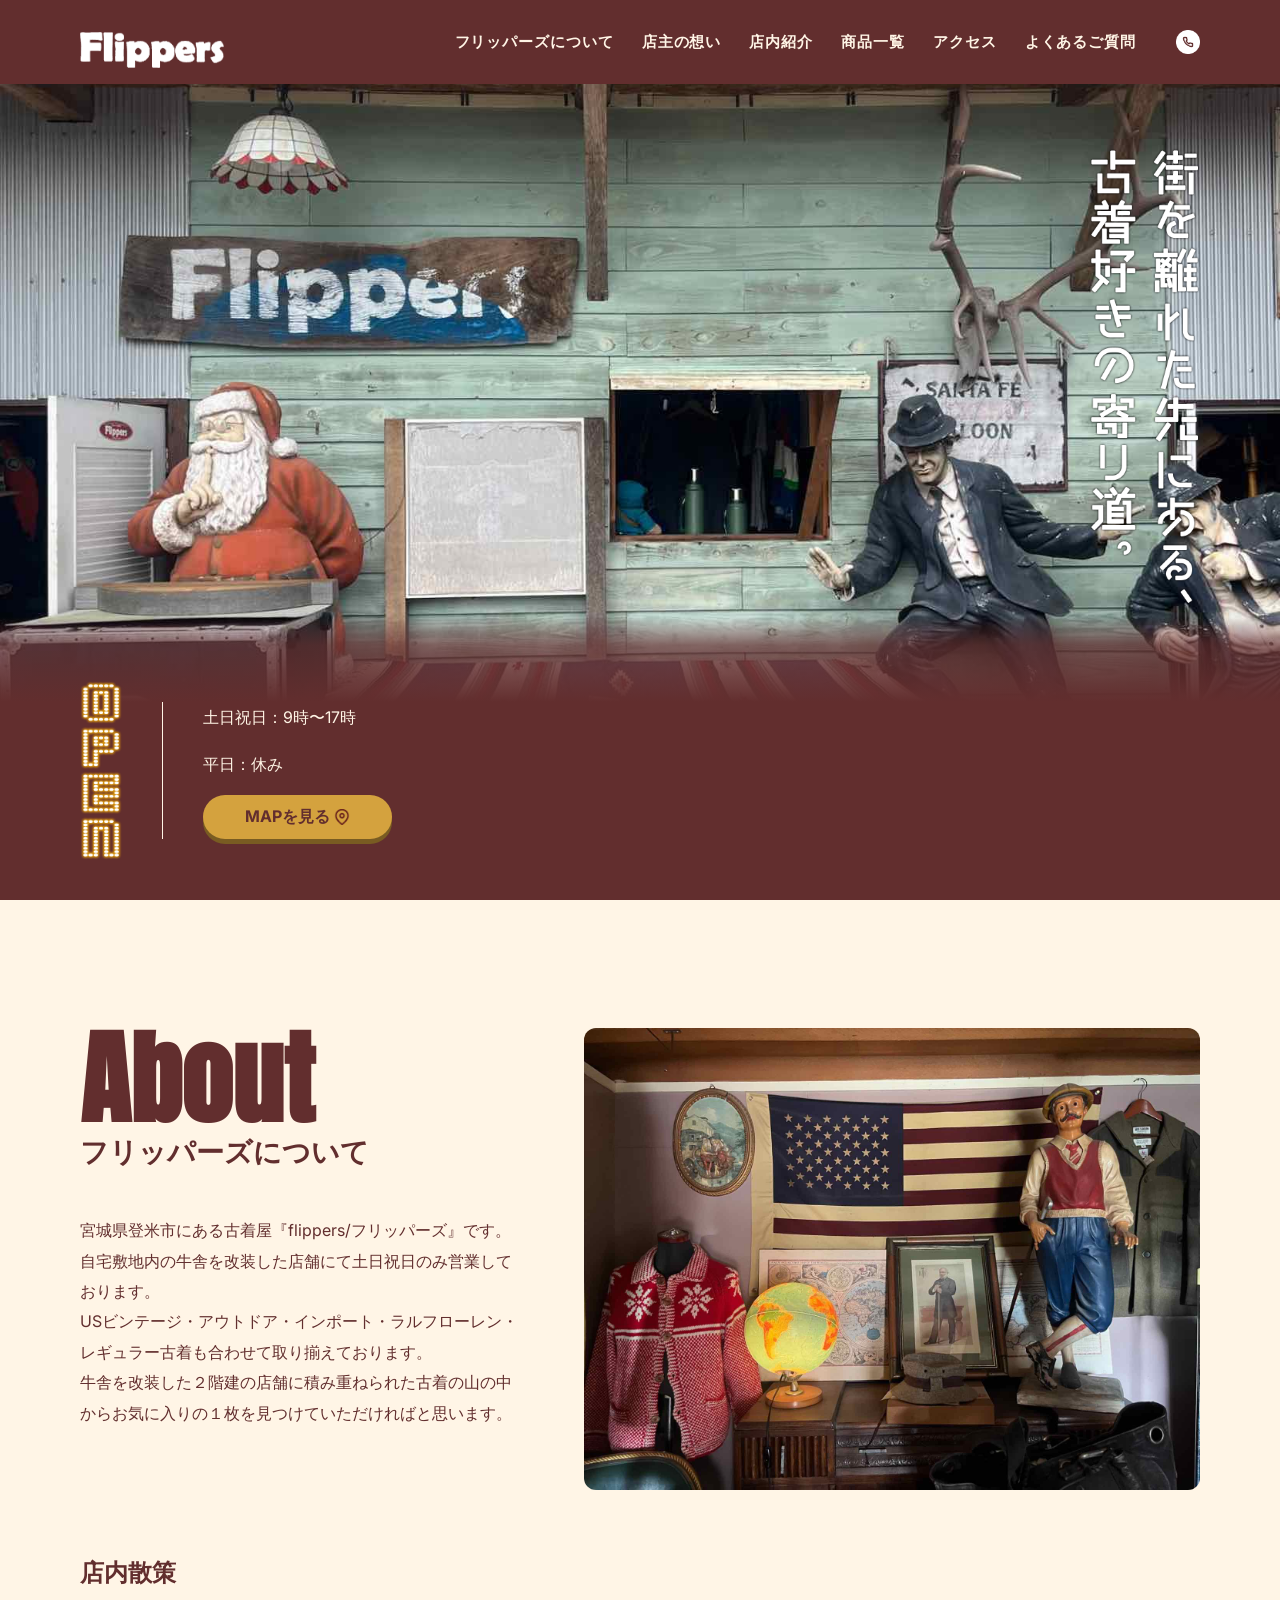
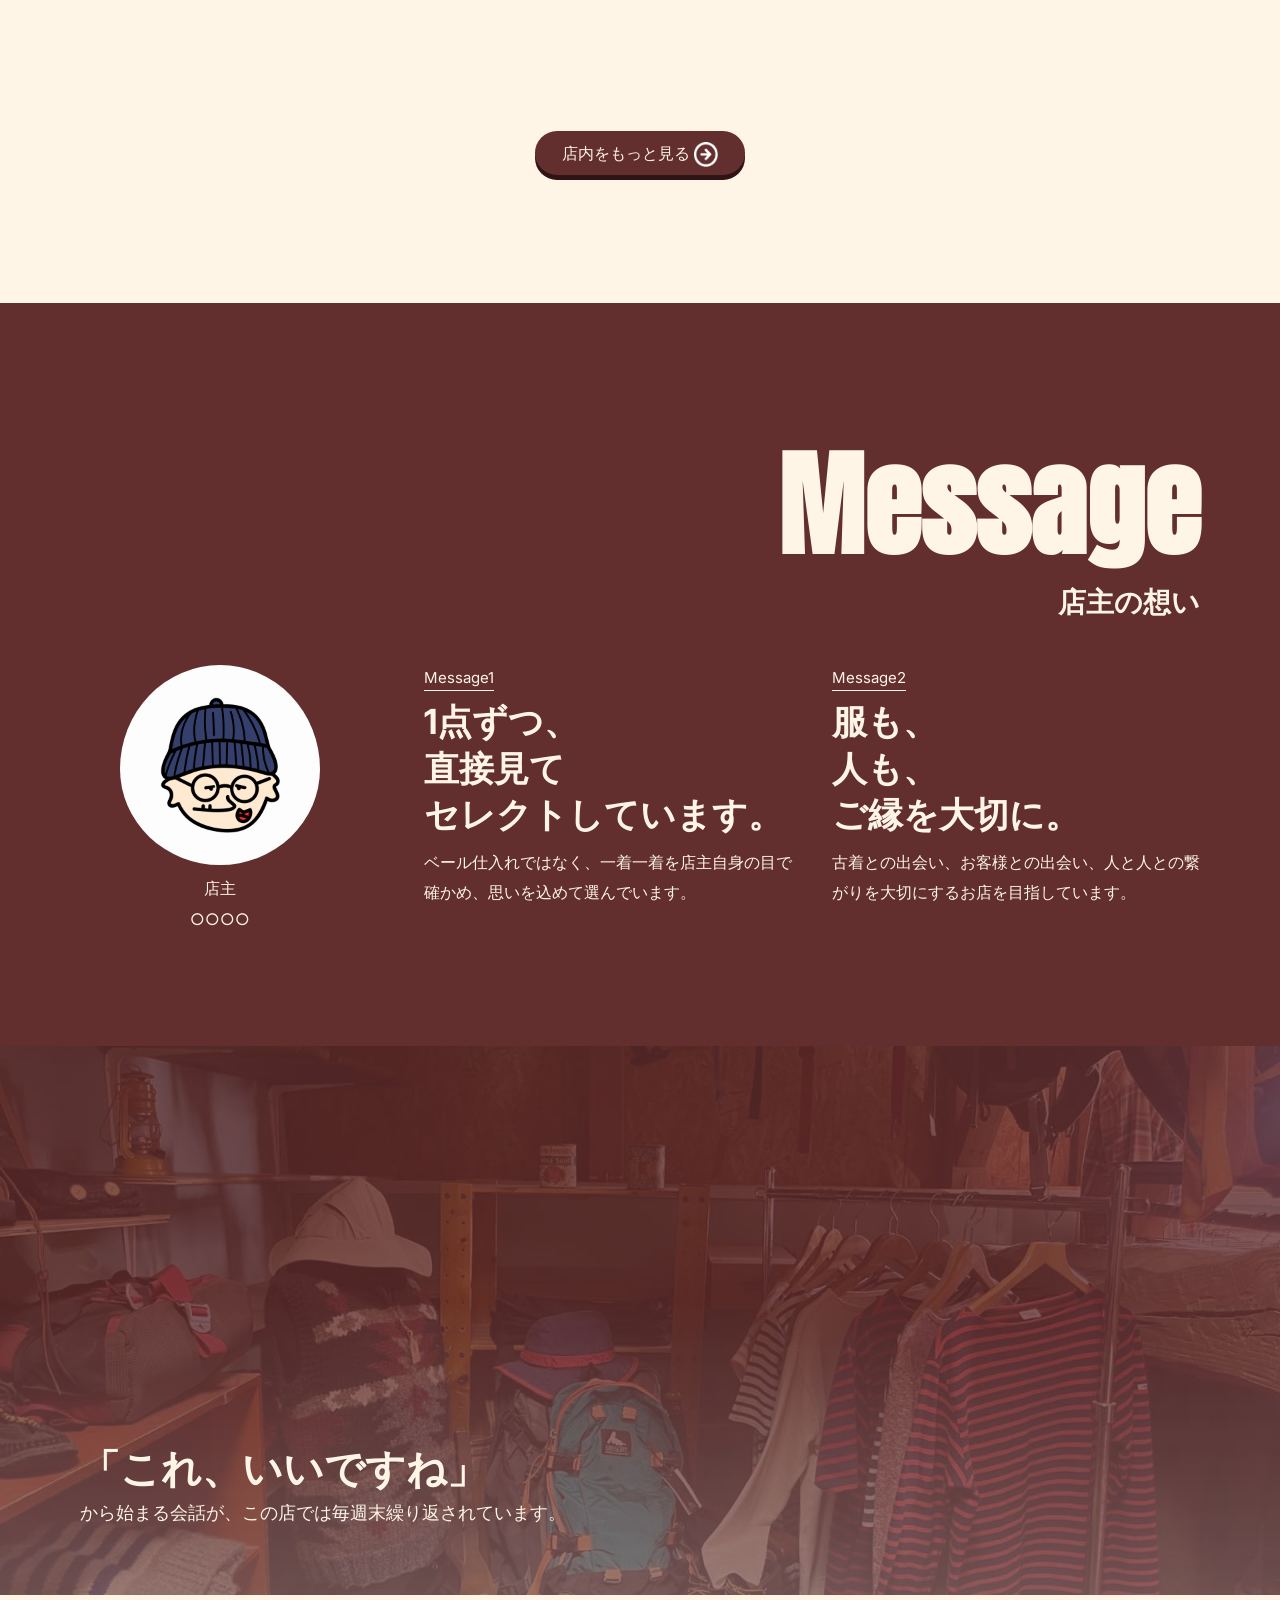
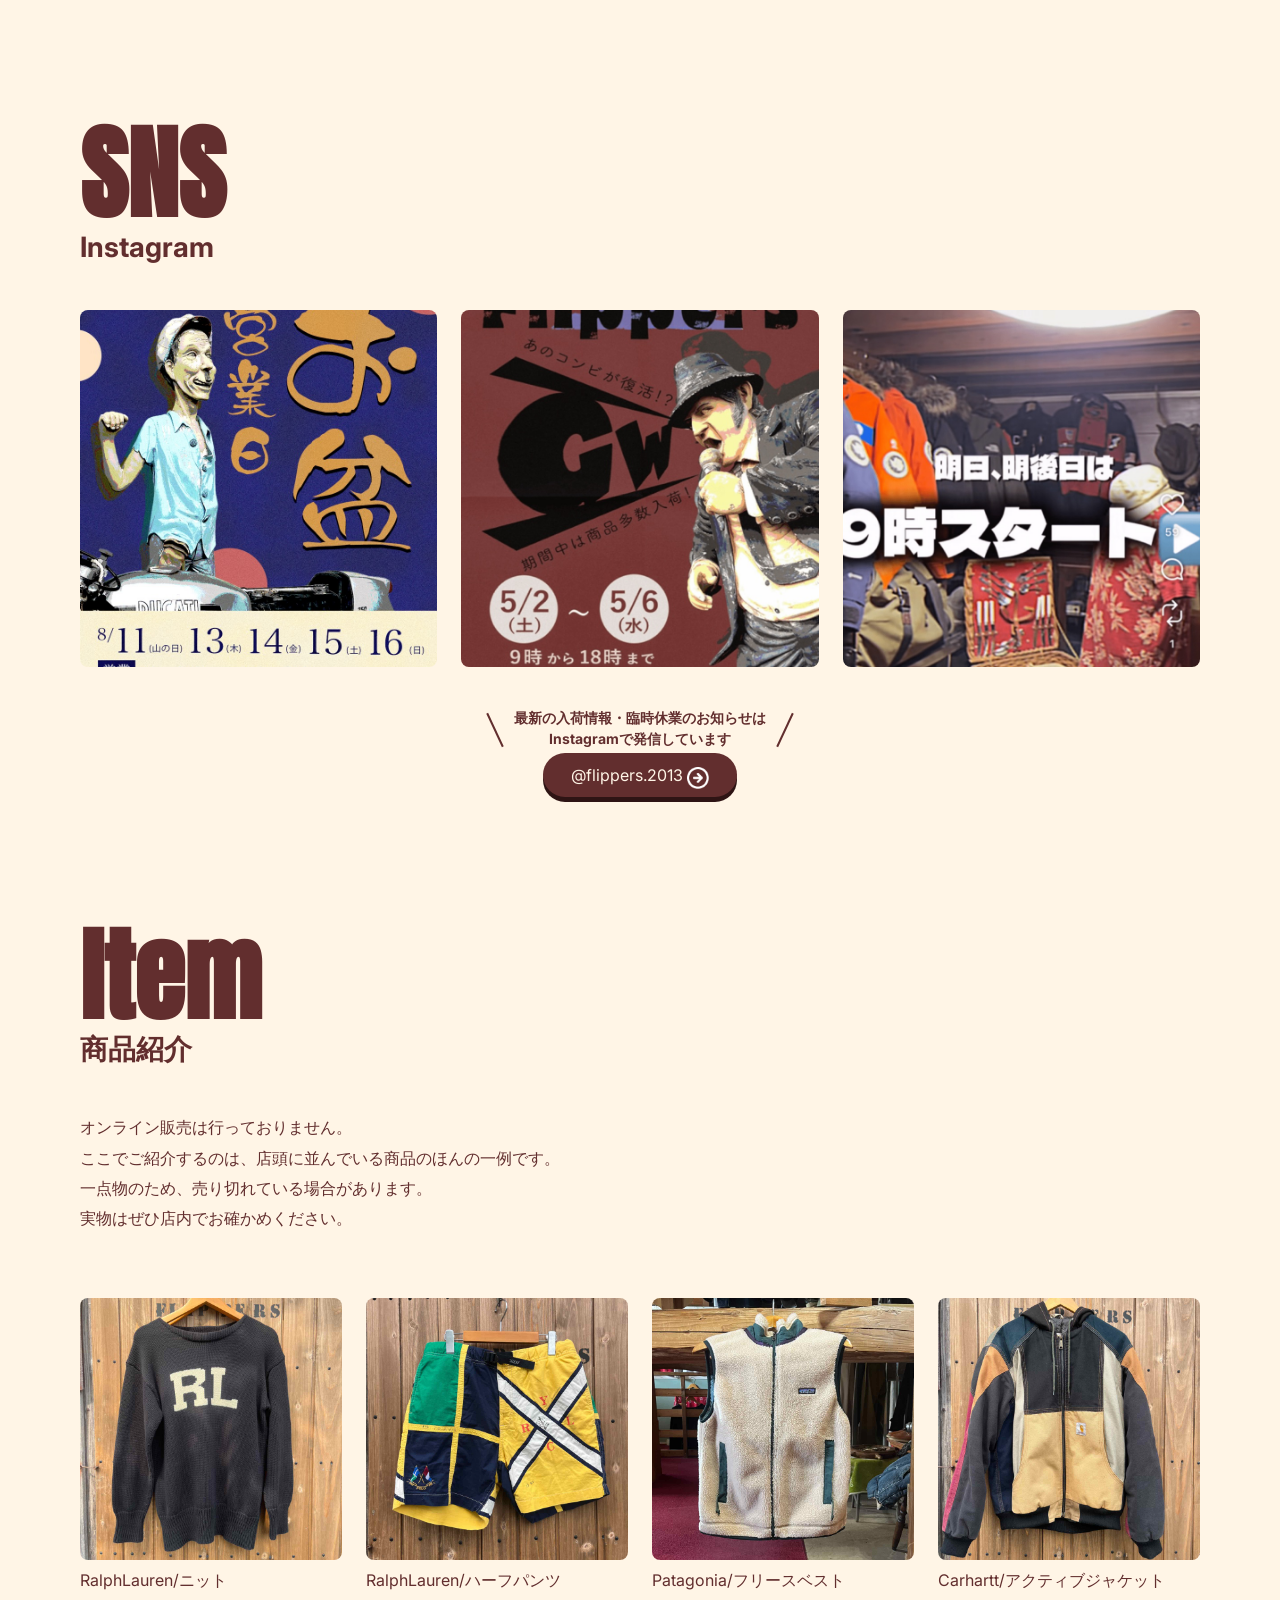
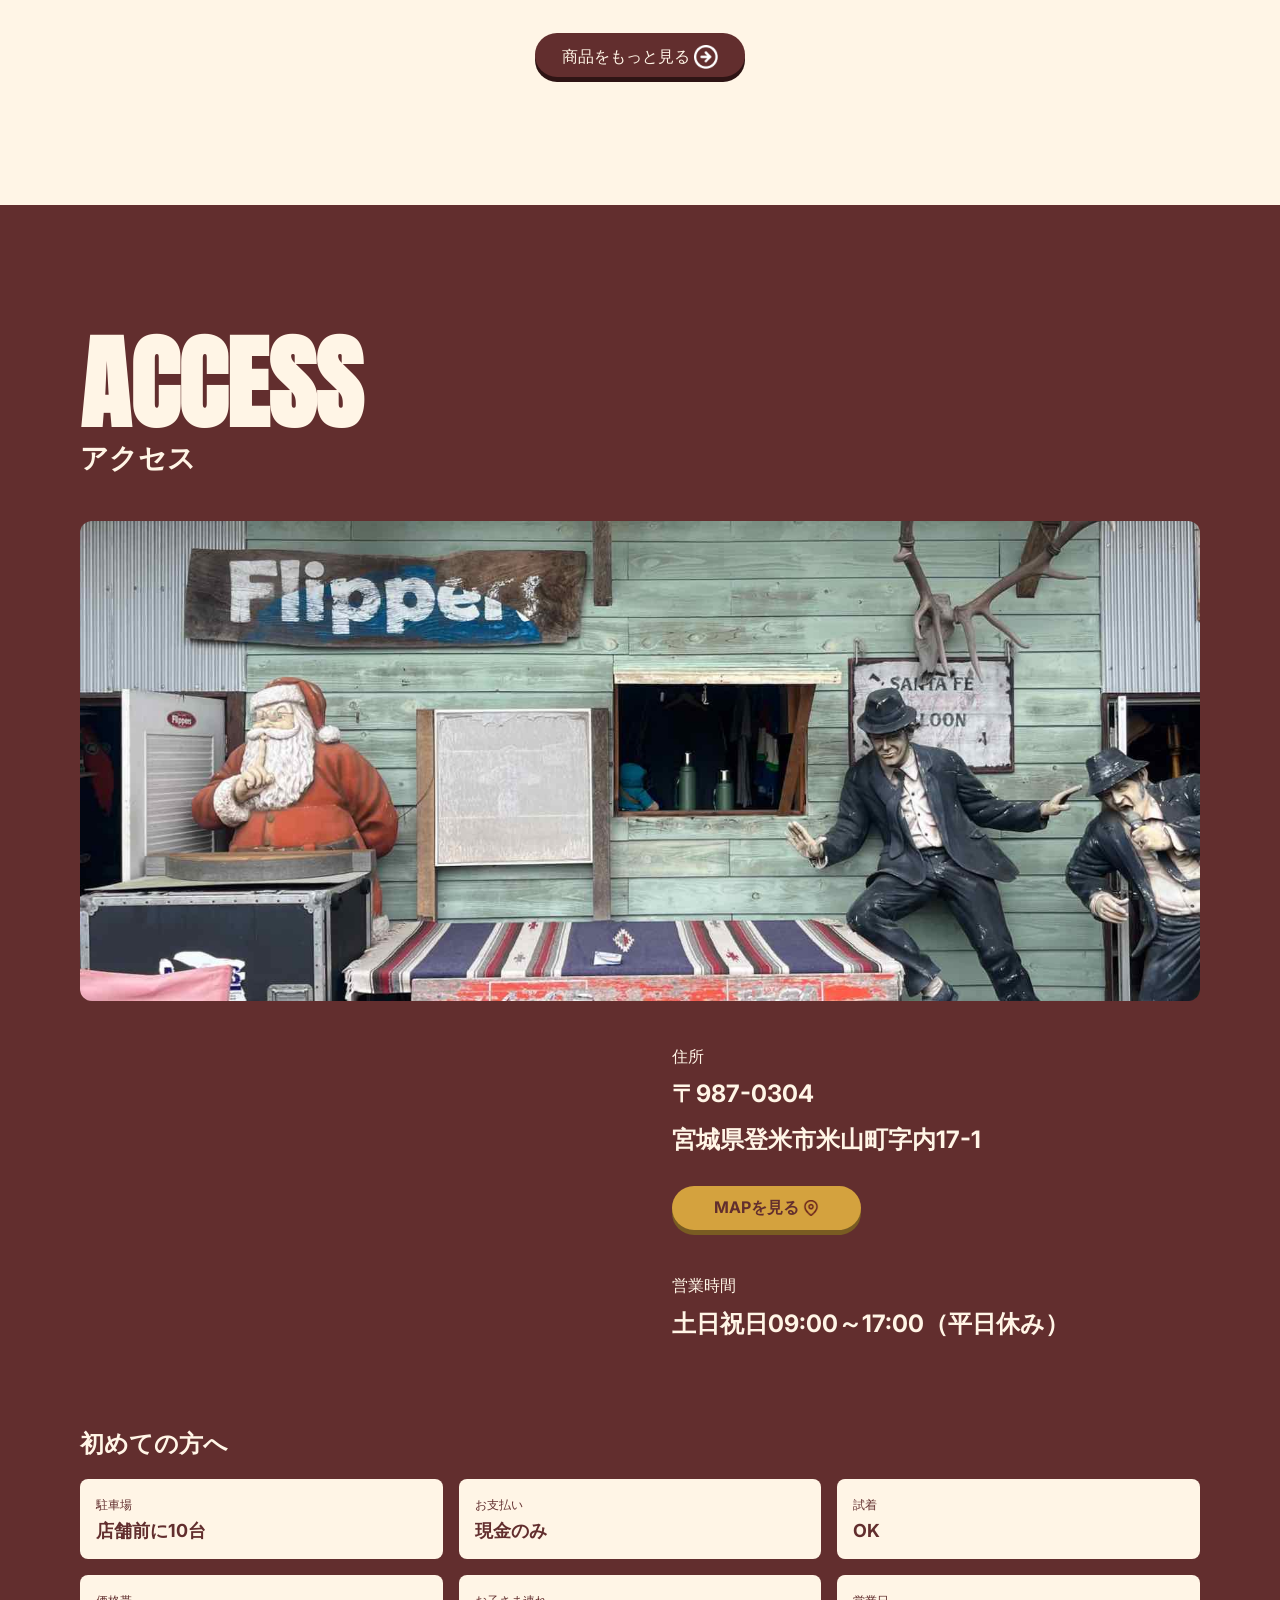
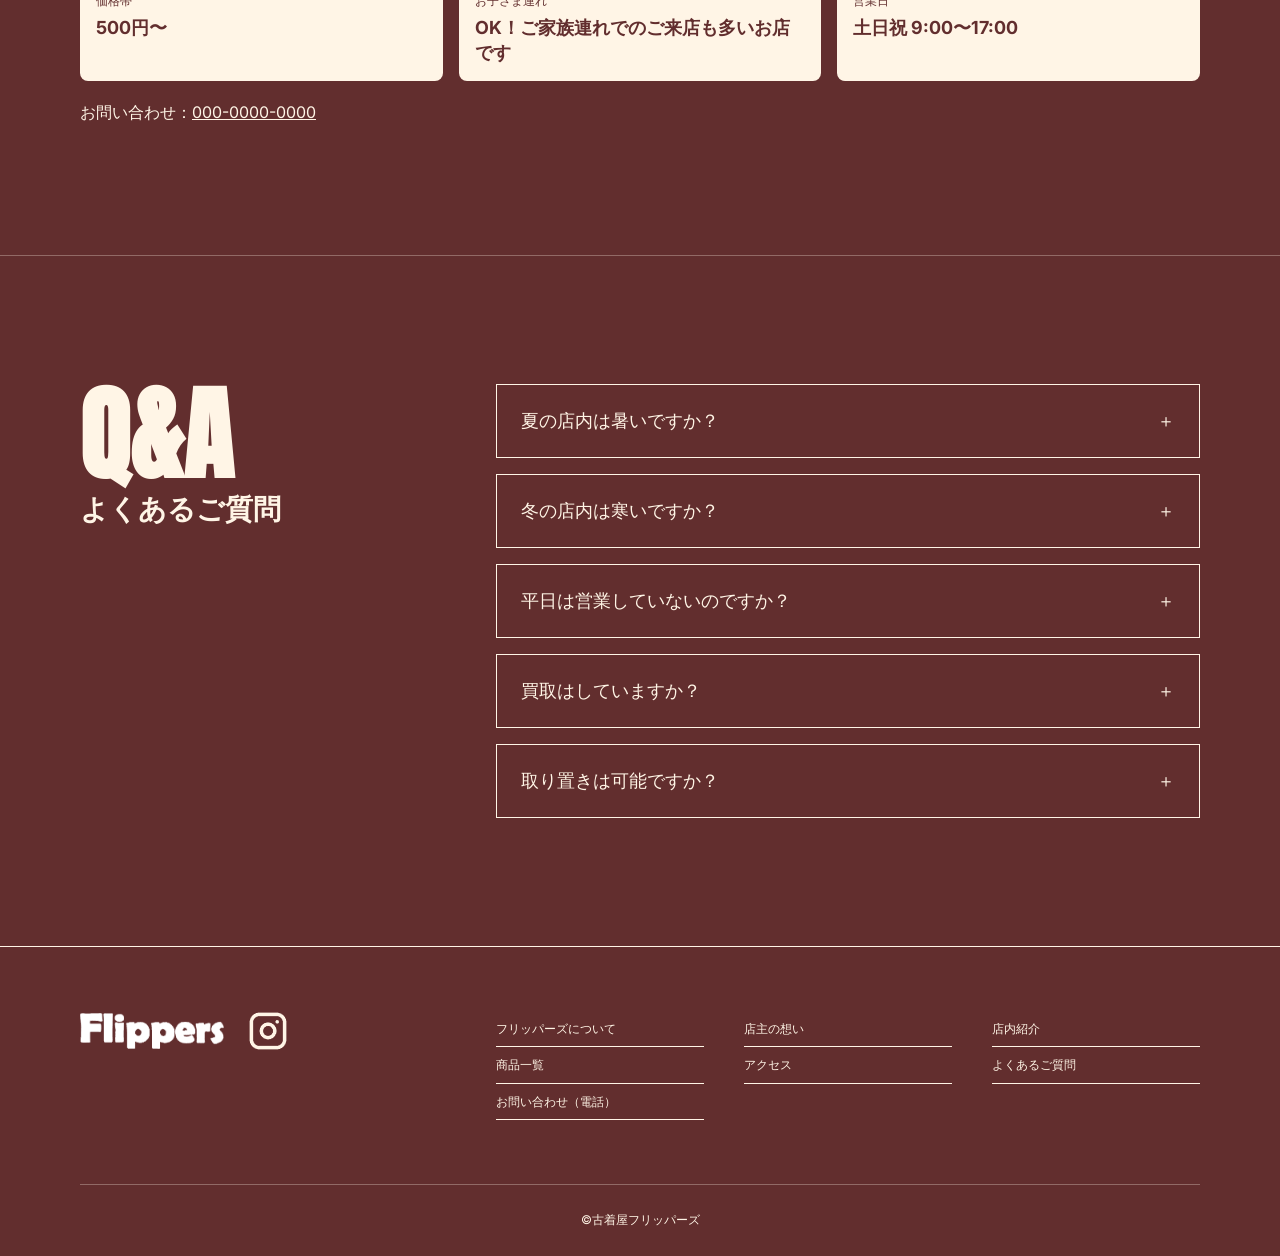
==== commit bf8af25f: "SNS写真のリンク・MAPボタンの文言・店主イラストへの差し替え - SNSの写真3枚から、それぞれのInstagram投稿へリンク - 「道順を見る」を「MAPを見る」に戻す - 店主の写真をイラス" ====
--- a/index.html
+++ b/index.html
@@ -20,9 +20,9 @@
     <link rel="icon" href="images/logo.png">
     <script src="https://code.jquery.com/jquery-3.7.1.min.js" defer></script>
     <script src="https://cdn.jsdelivr.net/npm/swiper@12/swiper-bundle.min.js" defer></script>
-    <script src="java.js?v=11" defer></script>
-    <link rel="stylesheet" href="style.css?v=11">
-    <link rel="stylesheet" href="./common.css?v=11">
+    <script src="java.js?v=12" defer></script>
+    <link rel="stylesheet" href="style.css?v=12">
+    <link rel="stylesheet" href="./common.css?v=12">
     <link rel="stylesheet" href="https://cdn.jsdelivr.net/npm/swiper@12/swiper-bundle.min.css" />
 </head>
 
@@ -88,7 +88,7 @@
                 <div class="mv-right">
                     <p class="mv-text">土日祝日：9時〜17時</p>
                     <p class="mv-text">平日：休み</p>
-                    <a href="https://maps.app.goo.gl/2Ac7h8dpWxdJpaqP6" class="map">道順を見る
+                    <a href="https://maps.app.goo.gl/2Ac7h8dpWxdJpaqP6" class="map">MAPを見る
                         <img img src="images//Map pin.png" class="map-icon" alt="">
                     </a>
                 </div>
@@ -168,7 +168,7 @@
             </div>
             <div class="message-inner">
                 <div class="profile">
-                    <img loading="lazy" img src="images//iwabutisan.jpg" class="profile-img" alt="岩渕さん">
+                    <img loading="lazy" src="images/owner-illust.png" class="profile-img" width="600" height="600" alt="店主のイラスト">
                     <p>店主
                         <br>○○○○
                     </p>
@@ -213,9 +213,15 @@
                 <h3 class="sub-title">Instagram</h3>
             </div>
             <div class="sns-img">
-                <img loading="lazy" src="images/instagram-post1.jpg" width="800" height="1000" alt="Instagramの投稿1">
-                <img loading="lazy" src="images/instagram-post2.jpg" width="800" height="991" alt="Instagramの投稿2">
-                <img loading="lazy" src="images/instagram-post3.jpg" width="800" height="1064" alt="Instagramの投稿3">
+                <a href="https://www.instagram.com/p/Db1_yy2zHEH/" target="_blank" rel="noopener" aria-label="Instagramの投稿を開く：お盆の営業日のお知らせ（新しいタブ）">
+                    <img loading="lazy" src="images/instagram-post1.jpg" width="800" height="1000" alt="">
+                </a>
+                <a href="https://www.instagram.com/p/DXvGzqbE7-c/" target="_blank" rel="noopener" aria-label="Instagramの投稿を開く：GWの営業のご案内（新しいタブ）">
+                    <img loading="lazy" src="images/instagram-post2.jpg" width="800" height="991" alt="">
+                </a>
+                <a href="https://www.instagram.com/reel/DWqplI5EXY0/" target="_blank" rel="noopener" aria-label="Instagramの投稿を開く：9時スタートのお知らせ（動画）（新しいタブ）">
+                    <img loading="lazy" src="images/instagram-post3.jpg" width="800" height="1064" alt="">
+                </a>
             </div>
             <div class="cta-box">
                 <p class="cta-text">最新の入荷情報・臨時休業のお知らせは
@@ -317,7 +323,7 @@
 
                 <div class="cta-box">
                     <div class="access-cta-btn">
-                        <a href="https://maps.app.goo.gl/2Ac7h8dpWxdJpaqP6" class="map">道順を見る
+                        <a href="https://maps.app.goo.gl/2Ac7h8dpWxdJpaqP6" class="map">MAPを見る
                             <img img src="images//Map pin.png" class="map-icon" alt="">
                         </a>
                     </div>
@@ -378,7 +384,7 @@
 
                     <div class="acc-body">
                         <div class="acc-inner">
-                            <p>正直に言います。とても暑いです！店内に冷房はなく、元牛舎ならではの「天然サウナ」状態です。汗をかいてもいい服装と、冷たい飲み物のご用意をおすすめします。掘り出し物との出会いで、暑さを忘れていただければ幸いです。</p>
+                            <p>とても暑いです！店内に冷房はなく、元牛舎ならではの「天然サウナ」状態です。掘り出し物との出会いで、暑さを忘れていただければ幸いです。</p>
                         </div>
                     </div>
                 </li>
--- a/style.css
+++ b/style.css
@@ -205,9 +205,17 @@
 }
 
 /* sns */
-.sns-img img {
+/* 写真を押すと、それぞれのInstagram投稿が開く */
+.sns-img a {
+    display: block;
     width: 0;
     flex: 1;
+    overflow: hidden;
+}
+
+.sns-img img {
+    display: block;
+    width: 100%;
     aspect-ratio: 1 / 1;
     object-fit: cover;
 }
@@ -626,7 +634,7 @@
         grid-area: cta;
     }
 
-    .sns-img img {
+    .sns-img a {
         border-radius: 8px;
     }
 
--- a/common.css
+++ b/common.css
@@ -715,7 +715,7 @@
     }
 
     .item-card:hover img,
-    .sns-img img:hover {
+    .sns-img a:hover img {
         transform: scale(1.04);
     }
 
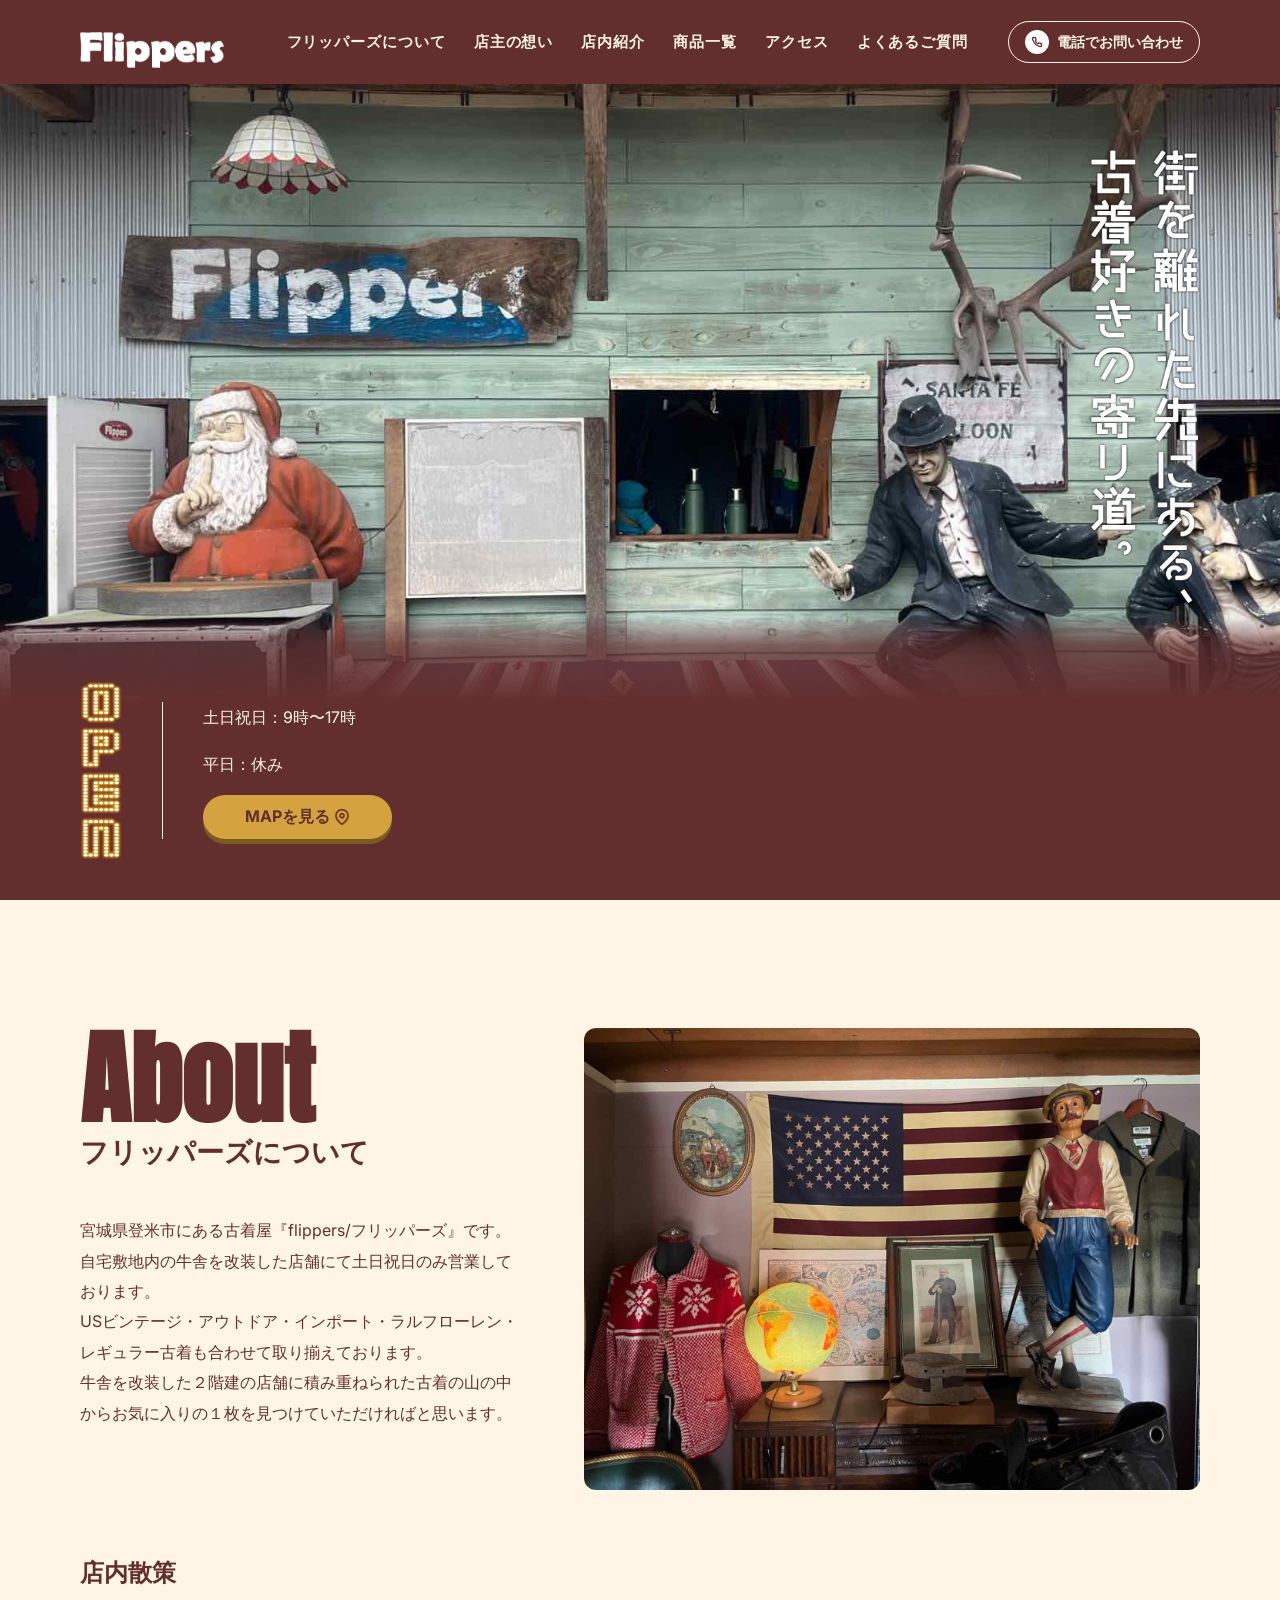
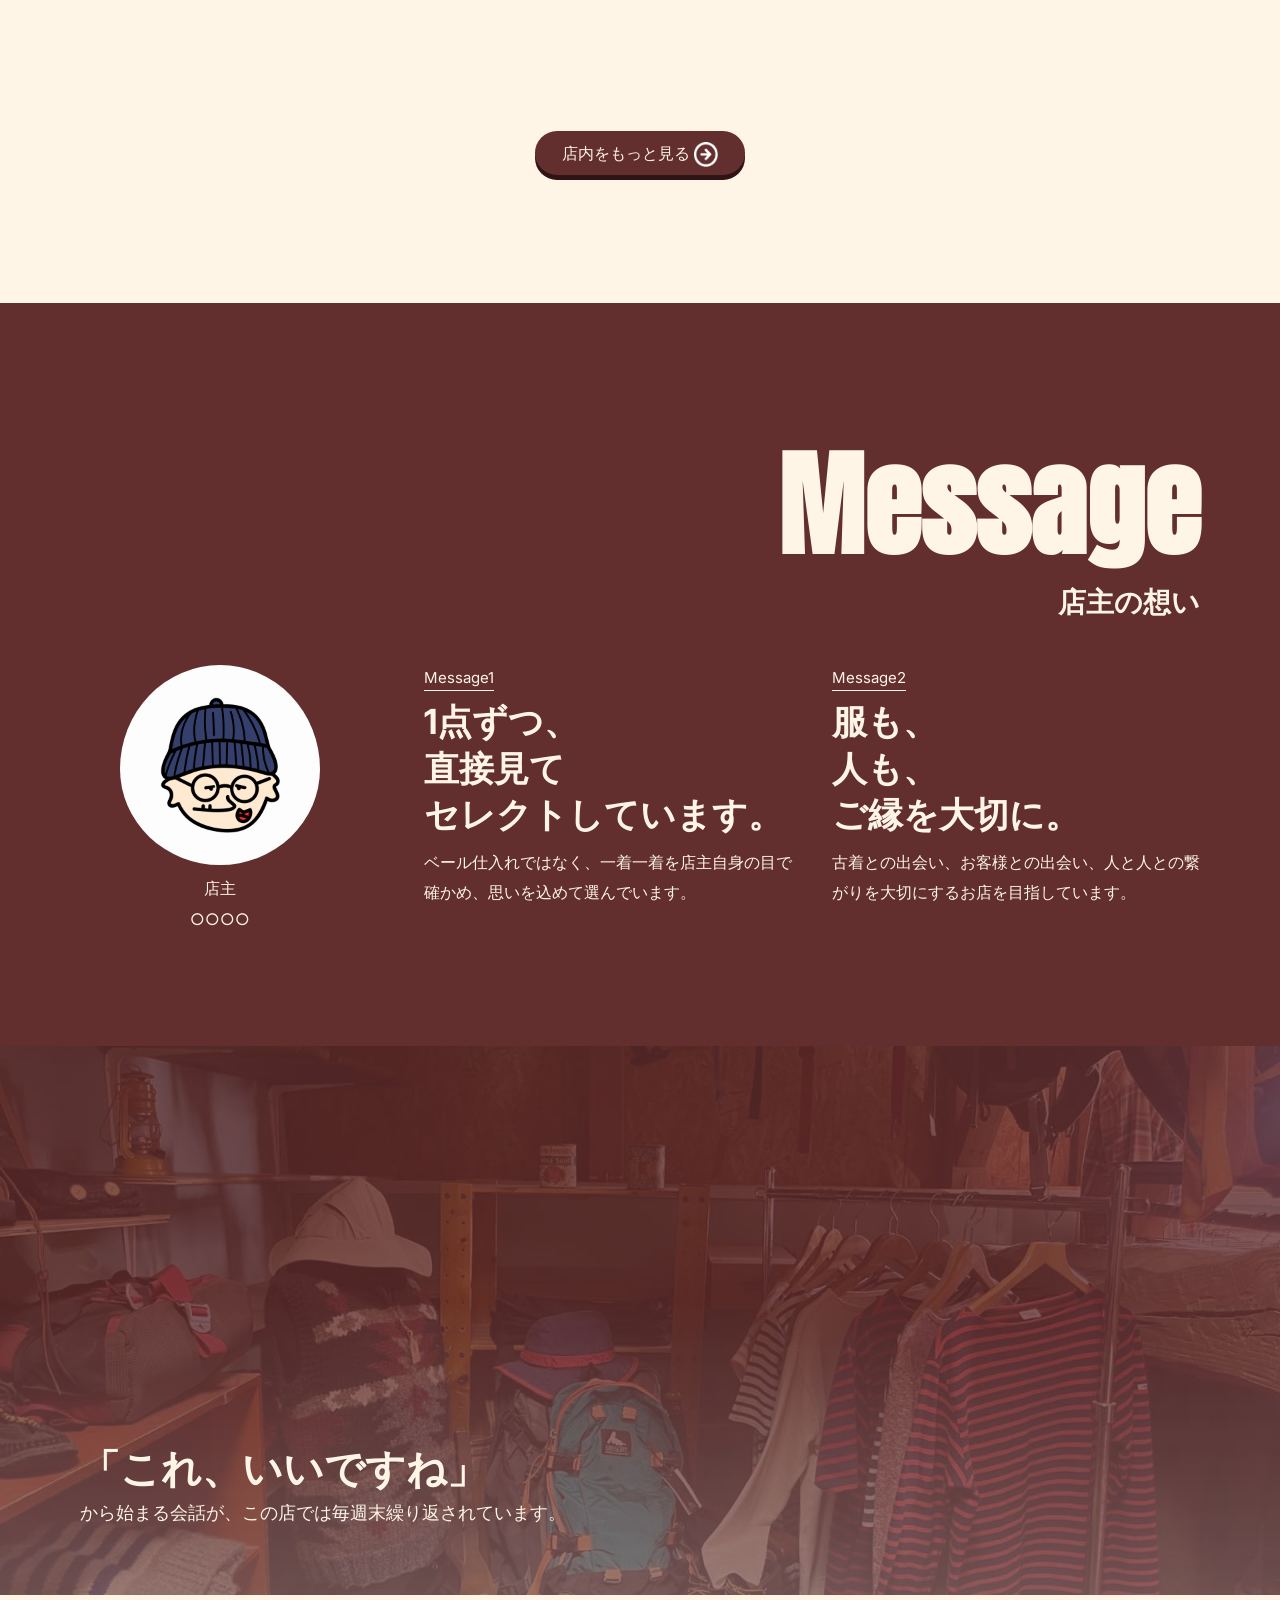
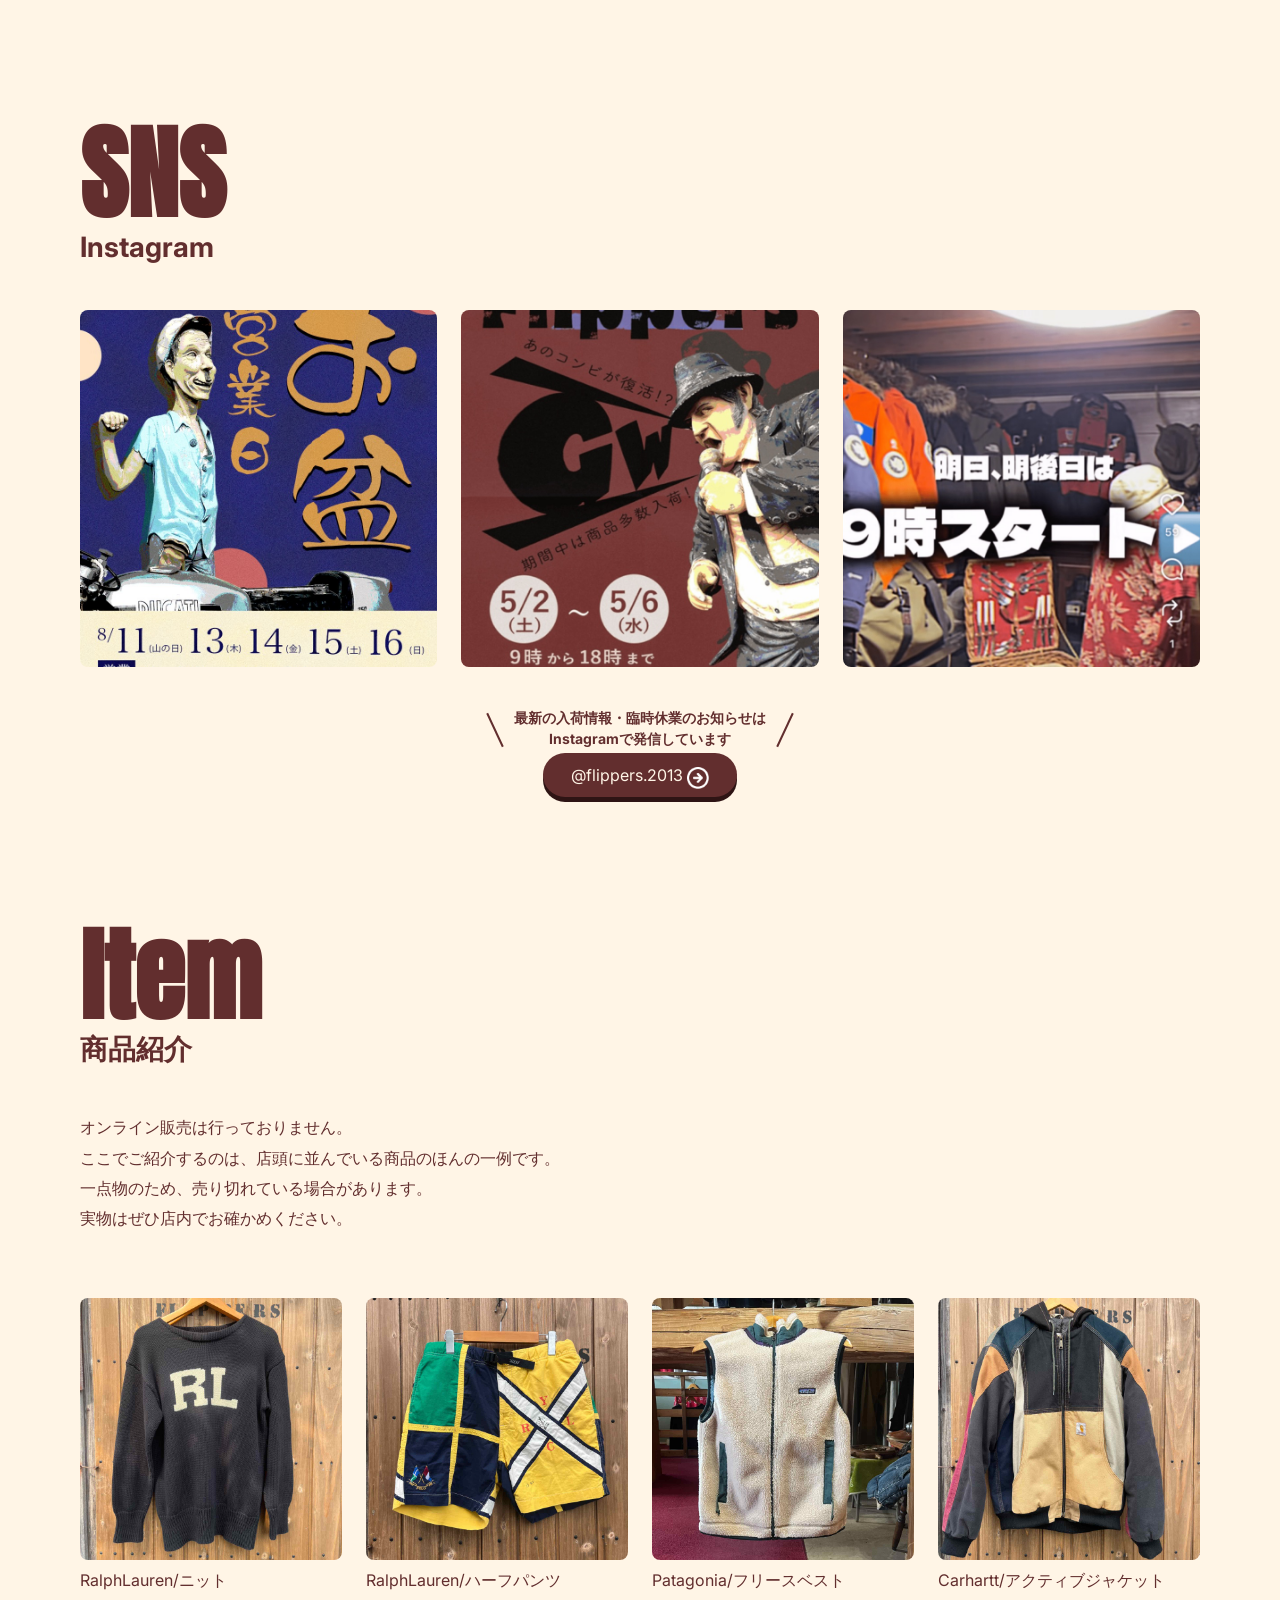
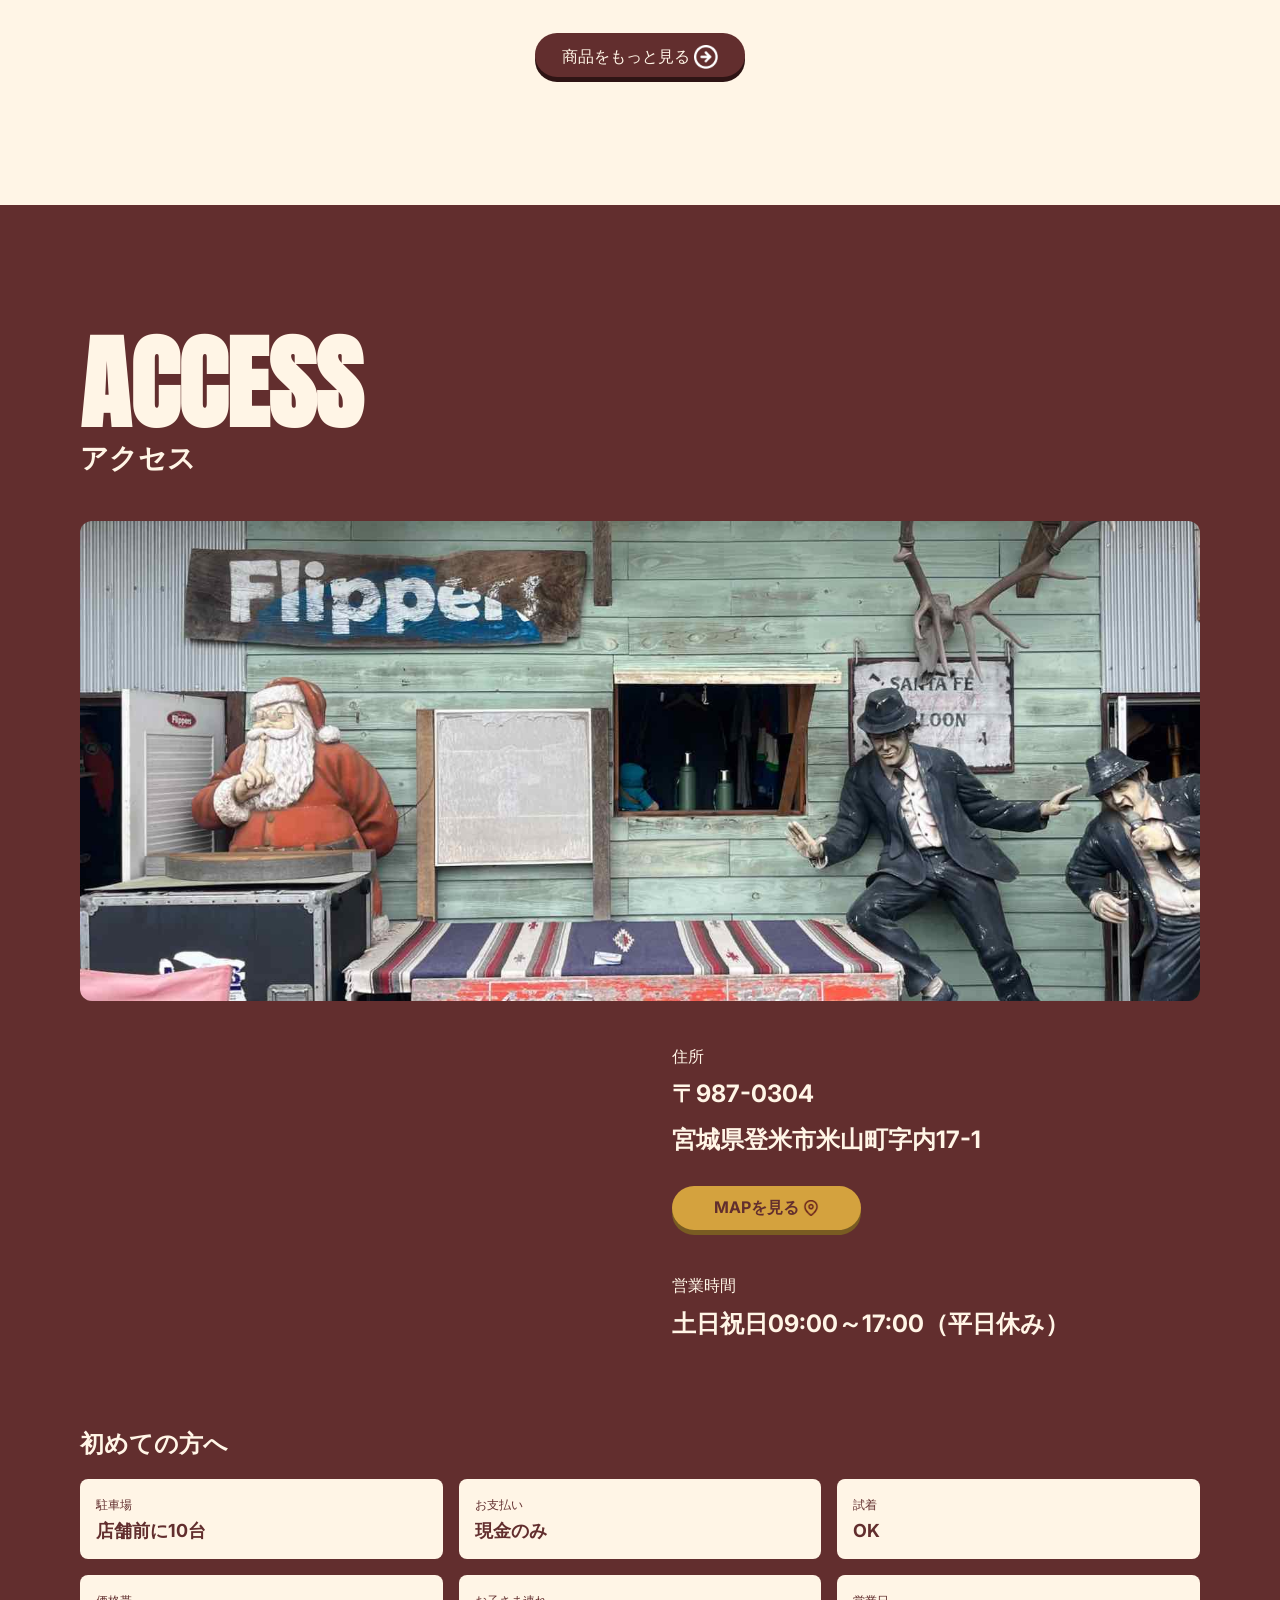
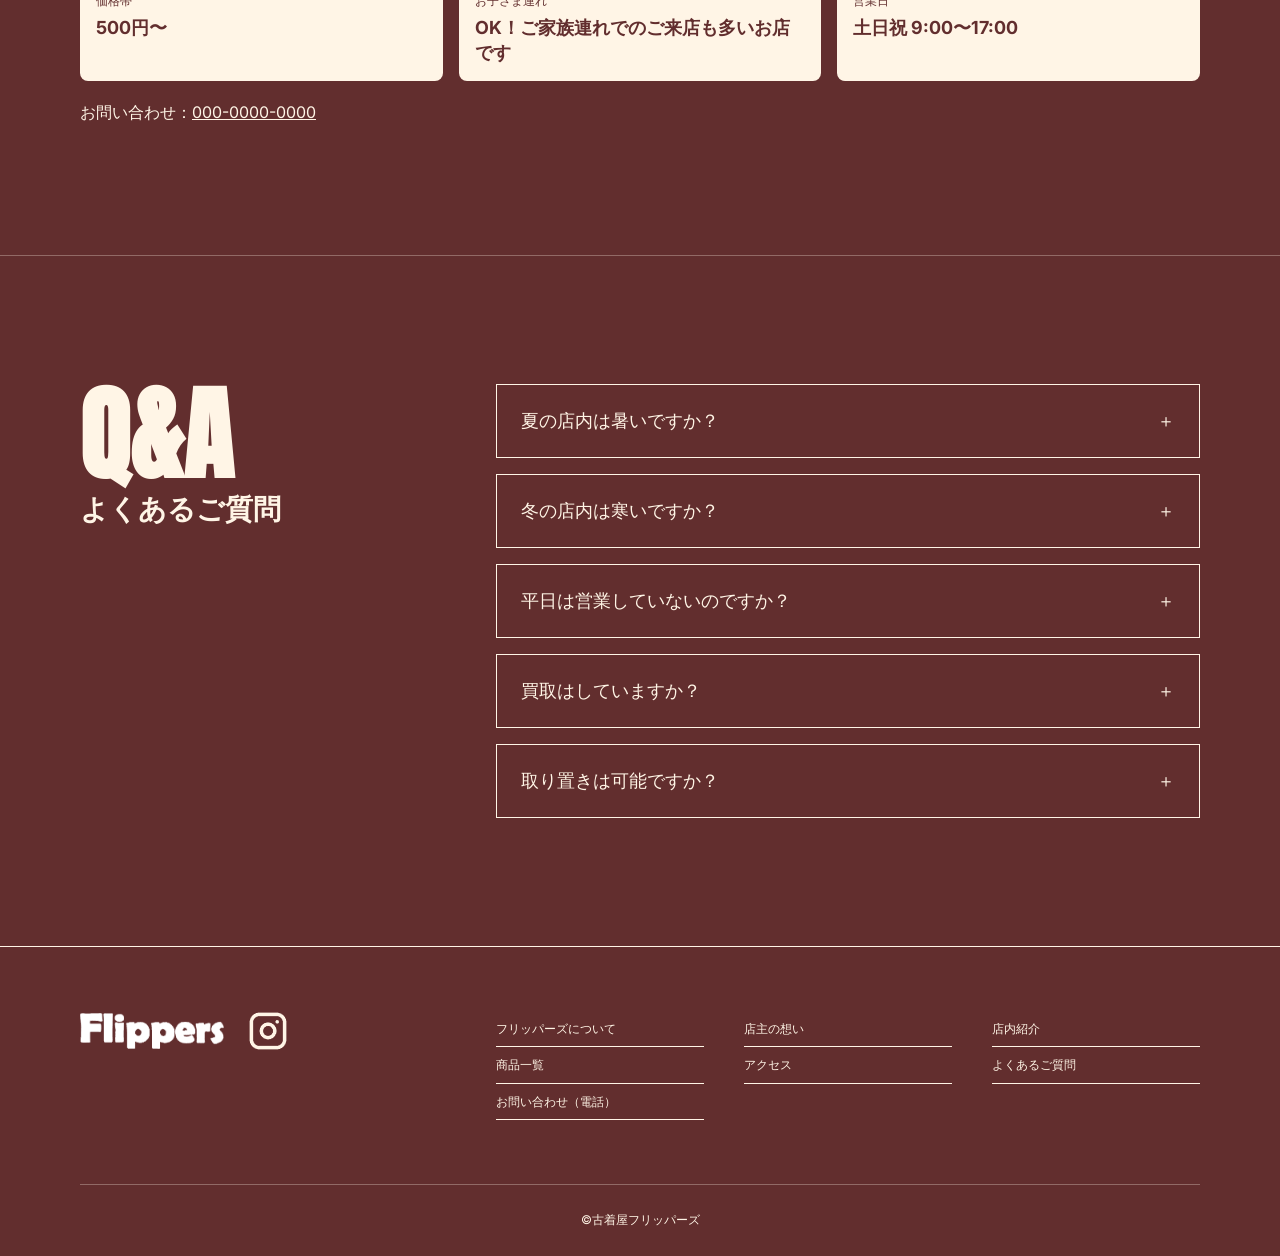
==== commit aa12b389: "スマホのメインコピーの重なり修正とPCヘッダーの電話ボタンに文言追加 - 画面の縦が短いスマホでも、縦書きコピーが営業時間の帯に重ならないよう縮める - PCのヘッダーの電話アイコンに「電話でお問い合" ====
--- a/index.html
+++ b/index.html
@@ -20,9 +20,9 @@
     <link rel="icon" href="images/logo.png">
     <script src="https://code.jquery.com/jquery-3.7.1.min.js" defer></script>
     <script src="https://cdn.jsdelivr.net/npm/swiper@12/swiper-bundle.min.js" defer></script>
-    <script src="java.js?v=12" defer></script>
-    <link rel="stylesheet" href="style.css?v=12">
-    <link rel="stylesheet" href="./common.css?v=12">
+    <script src="java.js?v=15" defer></script>
+    <link rel="stylesheet" href="style.css?v=15">
+    <link rel="stylesheet" href="./common.css?v=15">
     <link rel="stylesheet" href="https://cdn.jsdelivr.net/npm/swiper@12/swiper-bundle.min.css" />
 </head>
 
@@ -73,7 +73,7 @@
                 <li><a href="./index.html#question"><span class="gnav-ja">よくあるご質問</span></a></li>
             </ul>
         </nav>
-        <a href="tel:00000000000" class="phone-link" aria-label="電話をかける（000-0000-0000）"><img src="images/phone.png" class="phone" alt=""></a>
+        <a href="tel:00000000000" class="phone-link" aria-label="電話をかける（000-0000-0000）"><img src="images/phone.png" class="phone" alt=""><span class="phone-text">電話でお問い合わせ</span></a>
 
     </header>
     <!-- ヘッダー -->
--- a/style.css
+++ b/style.css
@@ -24,8 +24,12 @@
 .main-tate {
     position: absolute;
     width: 24%;
-    top: var(--space-40);
+    top: var(--space-24);
     right: var(--space-40);
+    /* 画面の縦が短いスマホでも、下の営業時間の帯（約260px）に重ならないよう縮める */
+    max-height: calc(100% - 260px - var(--space-24) - var(--space-16));
+    object-fit: contain;
+    object-position: right top;
 }
 
 .top-mv-img {
@@ -59,7 +63,7 @@
 
             #622E2E 100%);
     width: 100%;
-    padding-block: var(--space-64) var(--space-40);
+    padding-block: var(--space-40);
     padding-inline: var(--space-40);
     bottom: 0px;
     left: 0px;
@@ -451,6 +455,7 @@
     .main-tate {
         width: auto;
         height: 56%;
+        max-height: none;
         top: var(--space-64);
         right: var(--pad-inline);
     }
--- a/common.css
+++ b/common.css
@@ -290,6 +290,11 @@
 
 .phone-link {
     display: flex;
+}
+
+/* 「電話でお問い合わせ」の文字はPCだけ出す */
+.phone-text {
+    display: none;
 }
 
 /* PC用グローバルナビ（スマホではハンバーガーを使う） */
@@ -581,6 +586,7 @@
         font-weight: 700;
         letter-spacing: .06em;
         line-height: 1;
+        white-space: nowrap;
     }
 
     .gnav a::after {
@@ -606,9 +612,25 @@
         transform: scaleX(1);
     }
 
+    .phone-link {
+        align-items: center;
+        gap: var(--space-8);
+        margin-left: var(--space-40);
+        padding: var(--space-8) var(--space-16);
+        border: 1px solid #FFF5E6;
+        border-radius: 50px;
+        white-space: nowrap;
+    }
+
     .phone {
-        margin-left: var(--space-40);
         width: 24px;
+    }
+
+    .phone-text {
+        display: inline;
+        font-size: 14px;
+        font-weight: 700;
+        line-height: 1;
     }
 
     /* タイポ */
@@ -698,6 +720,23 @@
 
 }
 
+/* PC幅が狭いとき（1024〜1199px）：メニューと電話ボタンが1行に収まるよう詰める */
+@media (min-width: 1024px) and (max-width: 1199px) {
+    .gnav-list {
+        gap: var(--space-16);
+    }
+
+    .gnav-ja {
+        font-size: 14px;
+        letter-spacing: .02em;
+    }
+
+    .phone-link {
+        margin-left: var(--space-16);
+        padding-inline: var(--space-8) var(--space-16);
+    }
+}
+
 /* PC：ホバーできる端末だけ */
 @media (min-width: 1024px) and (hover: hover) {
     .map {
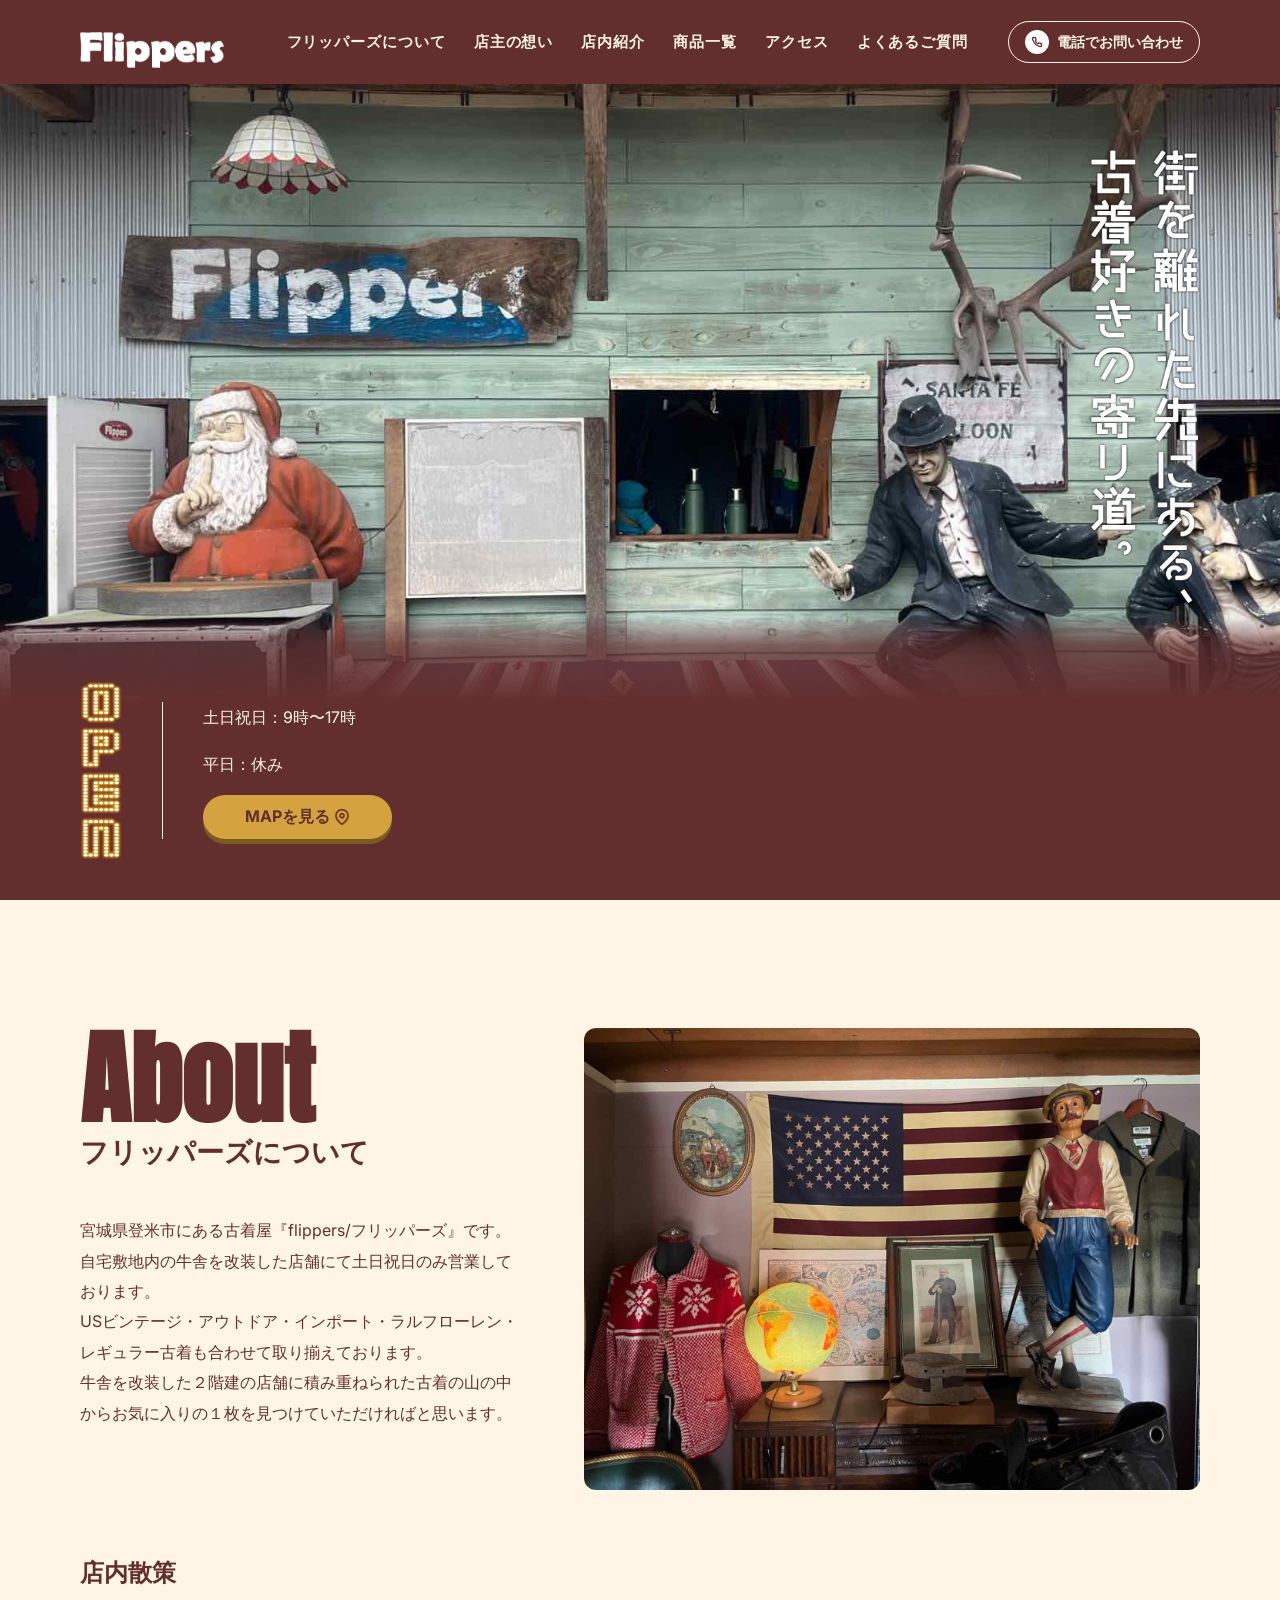
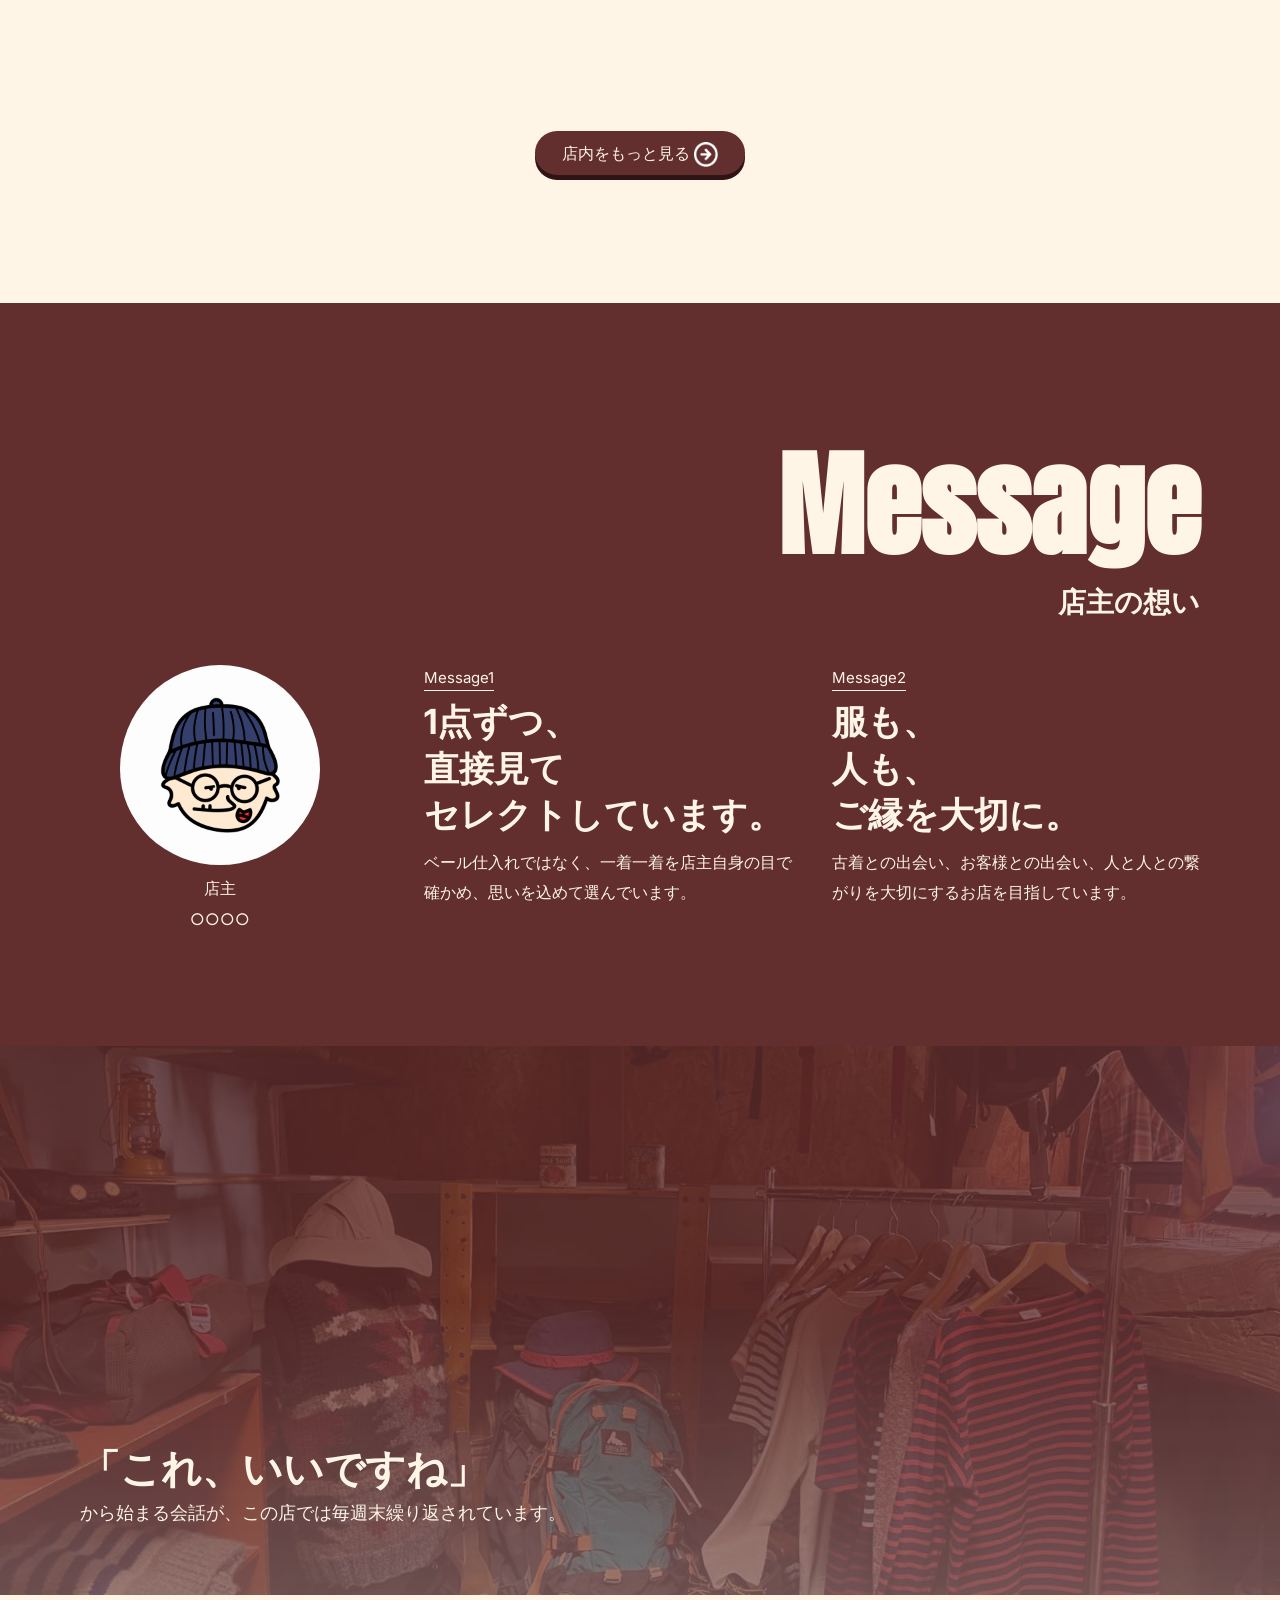
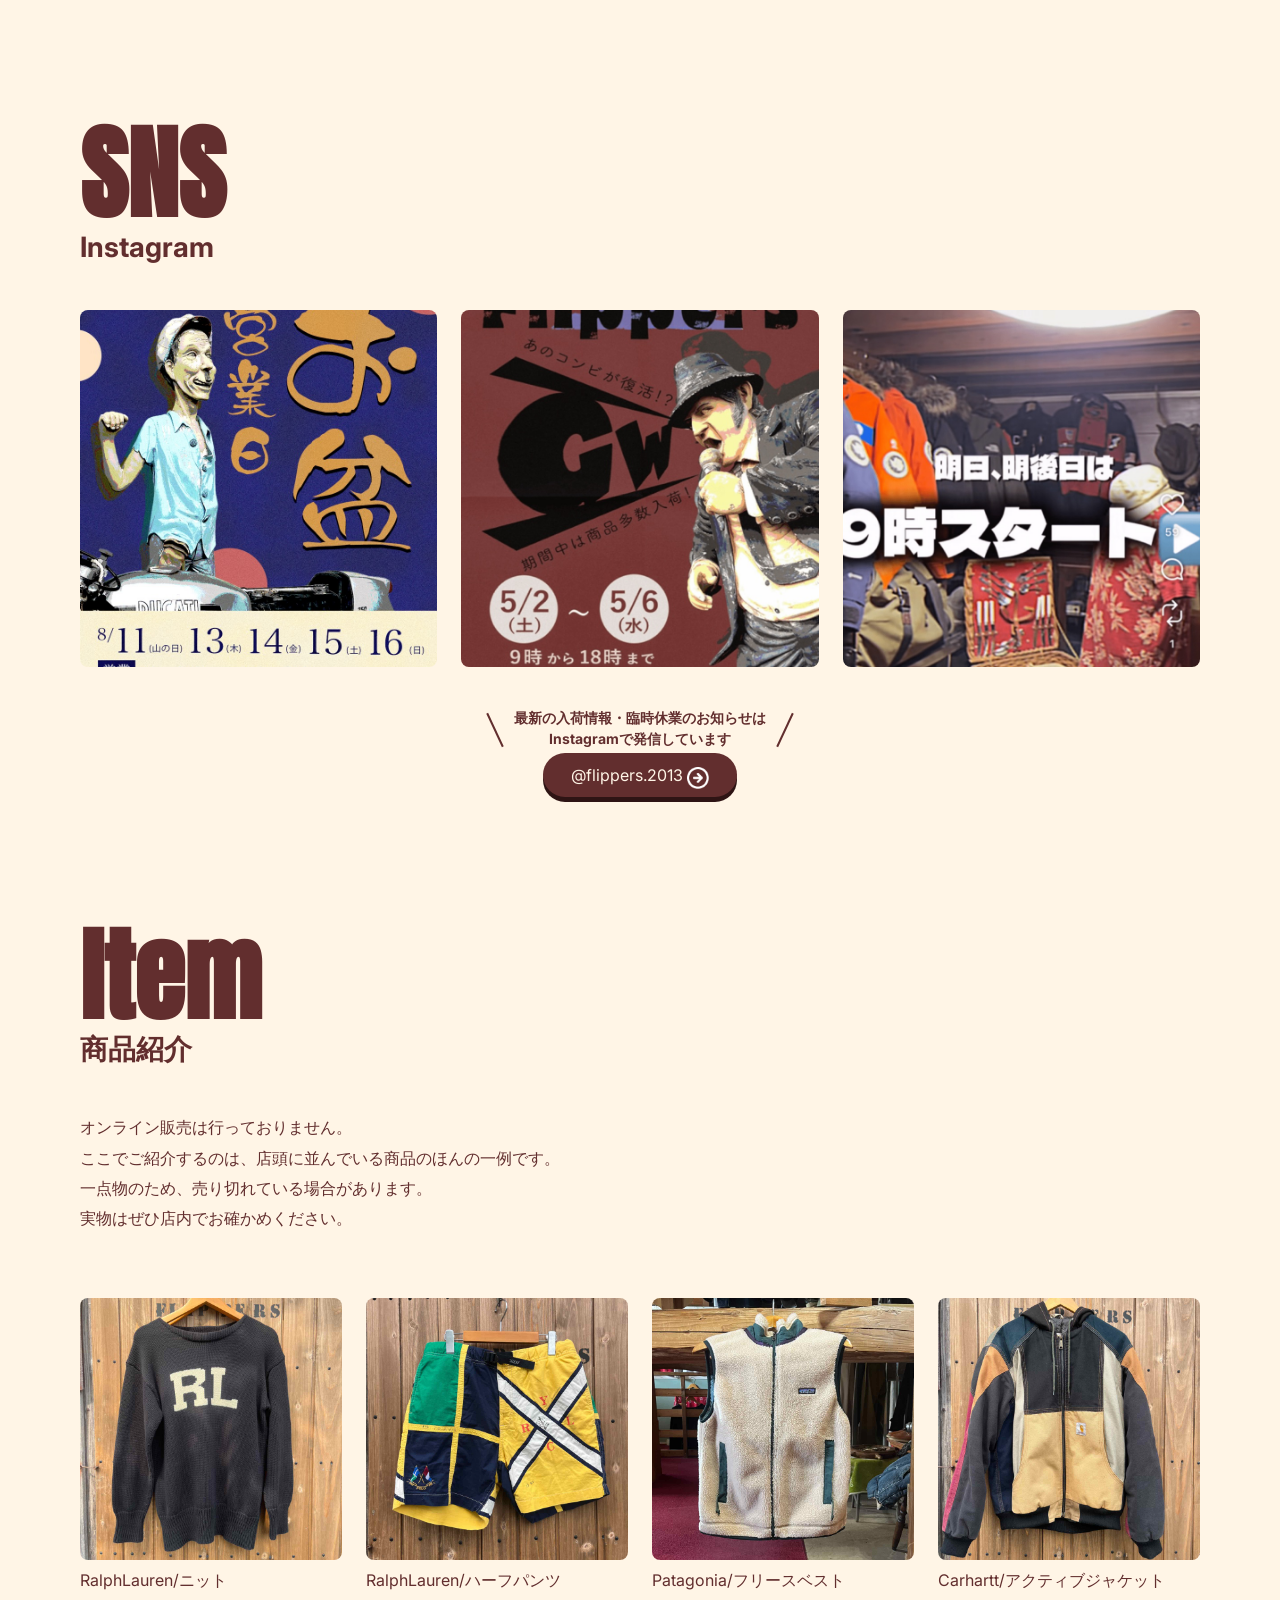
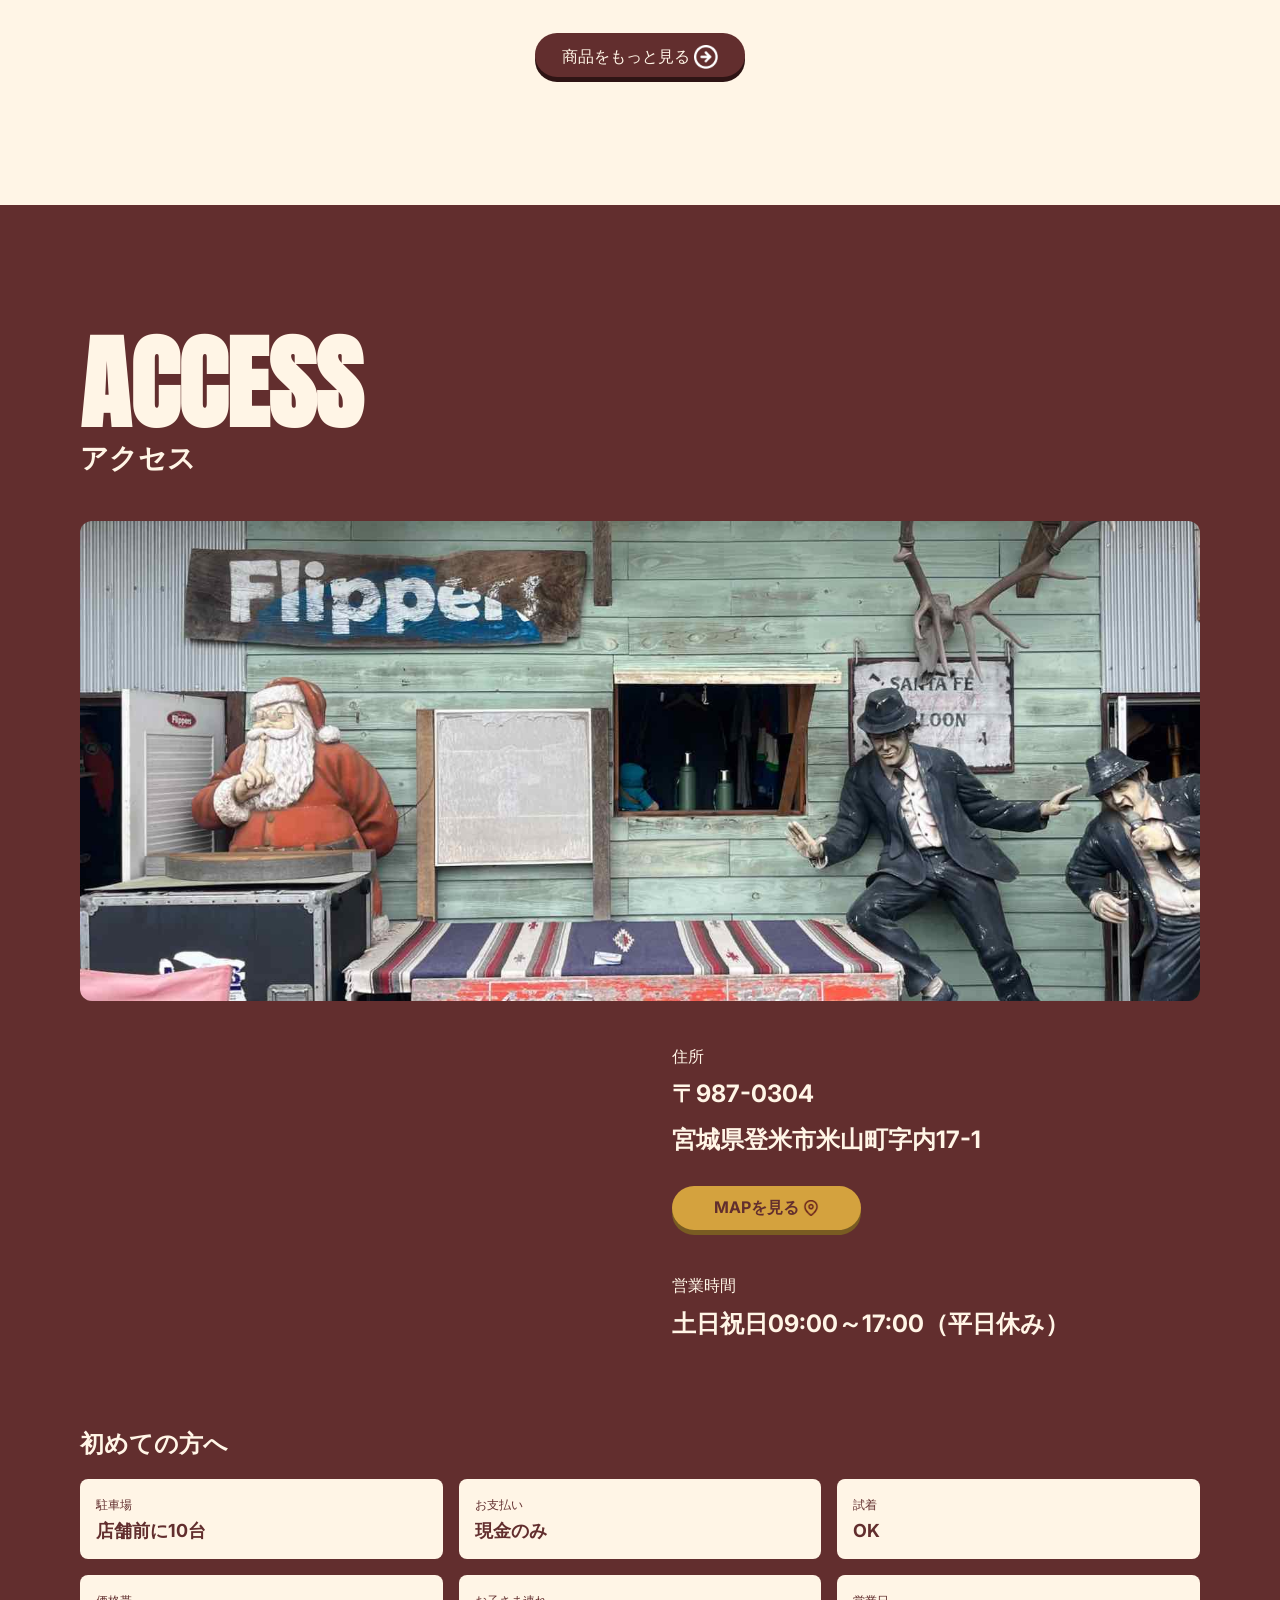
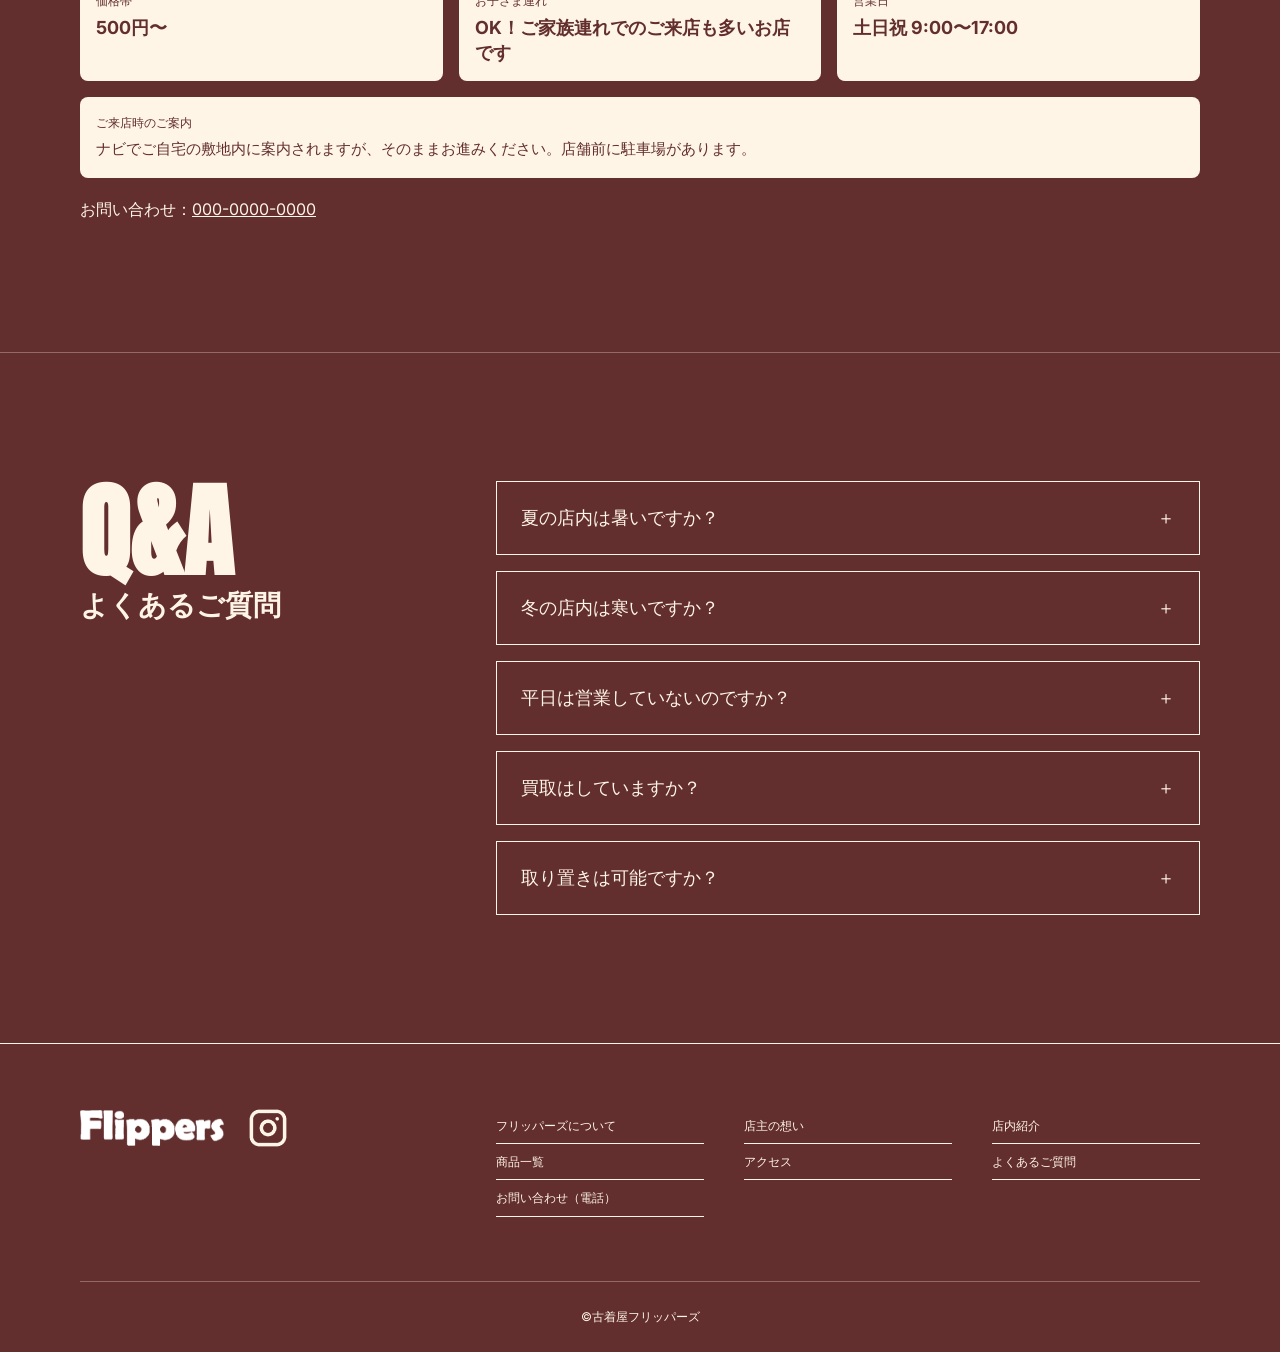
==== commit 5e35f4eb: "初めての方へにナビ利用時のご来店案内を追加 - ナビで敷地内に案内されてもそのまま進めば店舗前に駐車場があることを案内 - キャッシュ番号を?v=16に更新  Co-Authored-By: Clau" ====
--- a/index.html
+++ b/index.html
@@ -20,9 +20,9 @@
     <link rel="icon" href="images/logo.png">
     <script src="https://code.jquery.com/jquery-3.7.1.min.js" defer></script>
     <script src="https://cdn.jsdelivr.net/npm/swiper@12/swiper-bundle.min.js" defer></script>
-    <script src="java.js?v=15" defer></script>
-    <link rel="stylesheet" href="style.css?v=15">
-    <link rel="stylesheet" href="./common.css?v=15">
+    <script src="java.js?v=16" defer></script>
+    <link rel="stylesheet" href="style.css?v=16">
+    <link rel="stylesheet" href="./common.css?v=16">
     <link rel="stylesheet" href="https://cdn.jsdelivr.net/npm/swiper@12/swiper-bundle.min.css" />
 </head>
 
@@ -360,6 +360,10 @@
                     <li class="is-wide">
                         <span class="first-visit-label">営業日</span>
                         <span class="first-visit-value">土日祝 9:00〜17:00</span>
+                    </li>
+                    <li class="is-full">
+                        <span class="first-visit-label">ご来店時のご案内</span>
+                        <span class="first-visit-text">ナビでご自宅の敷地内に案内されますが、そのままお進みください。店舗前に駐車場があります。</span>
                     </li>
                 </ul>
                 <p class="first-visit-note">お問い合わせ：<a href="tel:00000000000">000-0000-0000</a></p>
--- a/style.css
+++ b/style.css
@@ -314,6 +314,16 @@
 /* 文の長い項目は横いっぱいに */
 .first-visit-list li.is-wide {
     grid-column: 1 / -1;
+}
+
+/* 文章で伝える案内は、PCでも横いっぱいに */
+.first-visit-list li.is-full {
+    grid-column: 1 / -1;
+}
+
+.first-visit-text {
+    font-size: 15px;
+    line-height: 1.7;
 }
 
 .first-visit-label {
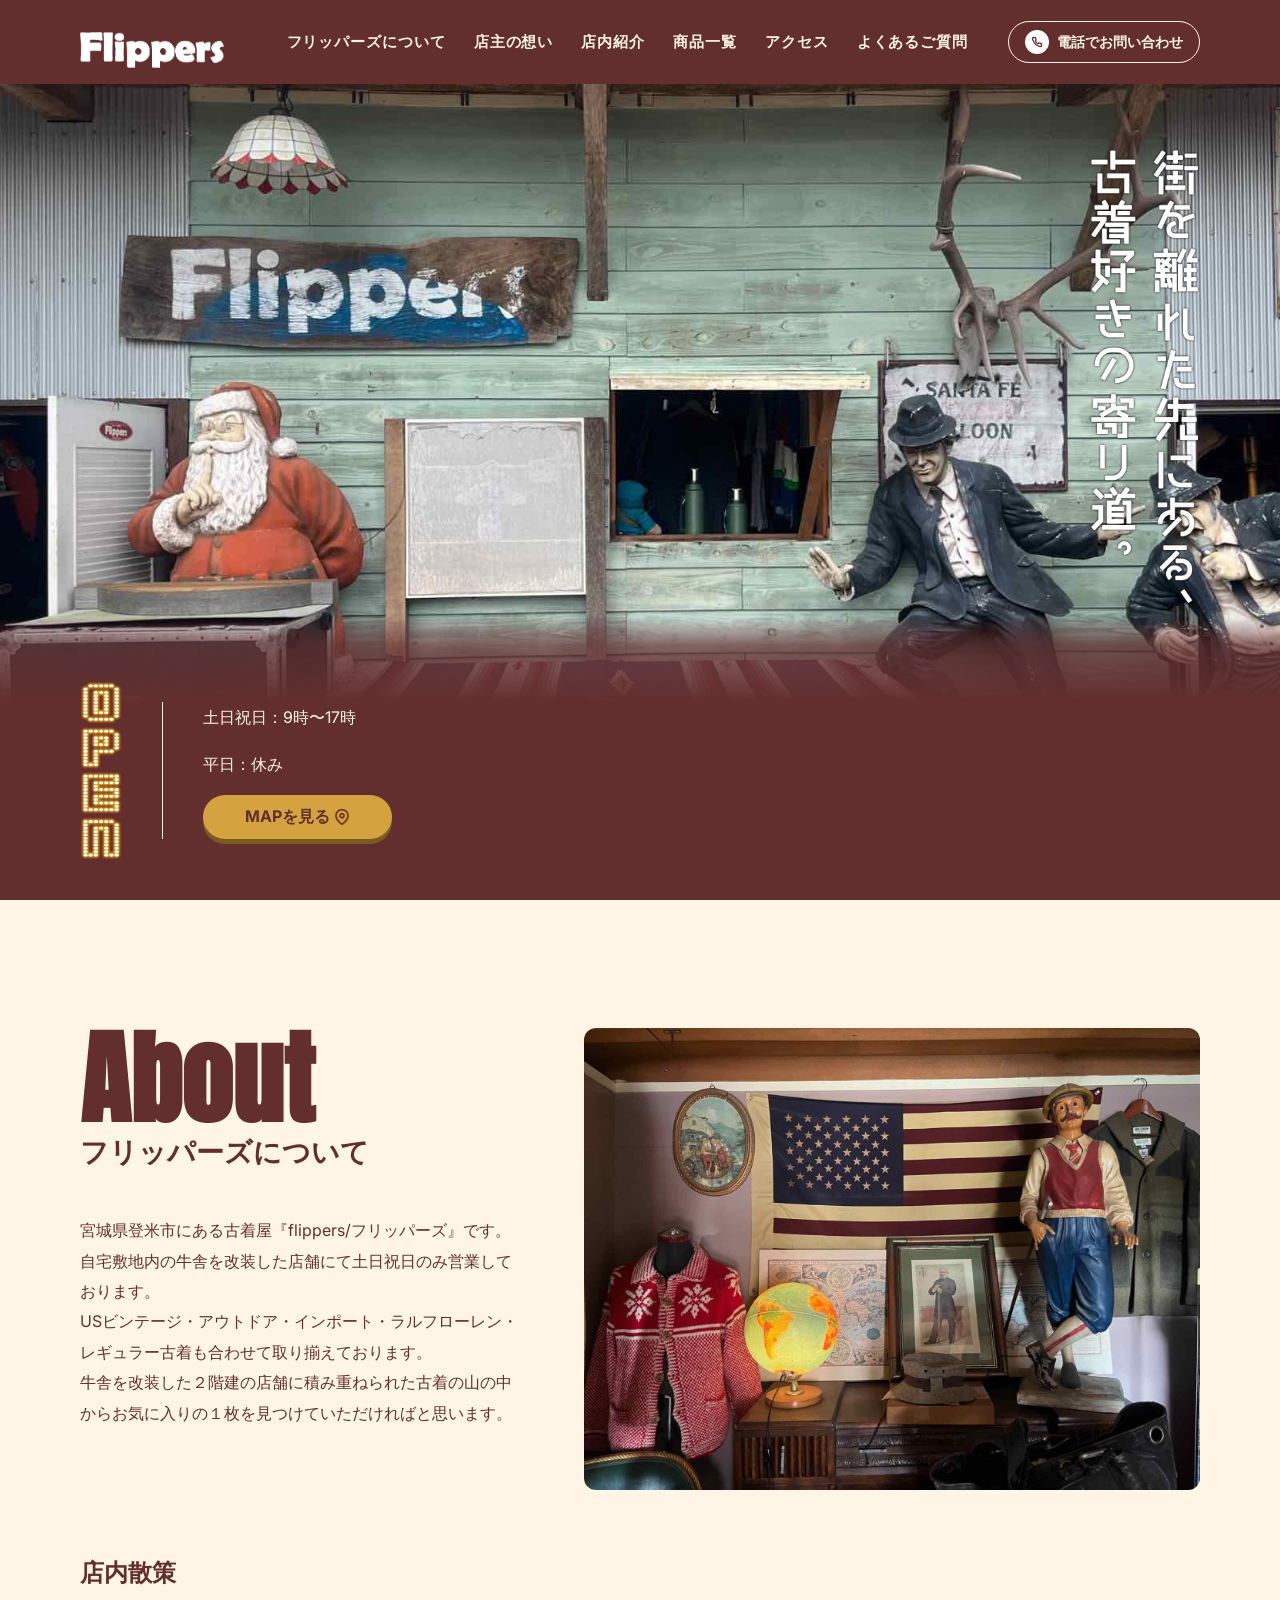
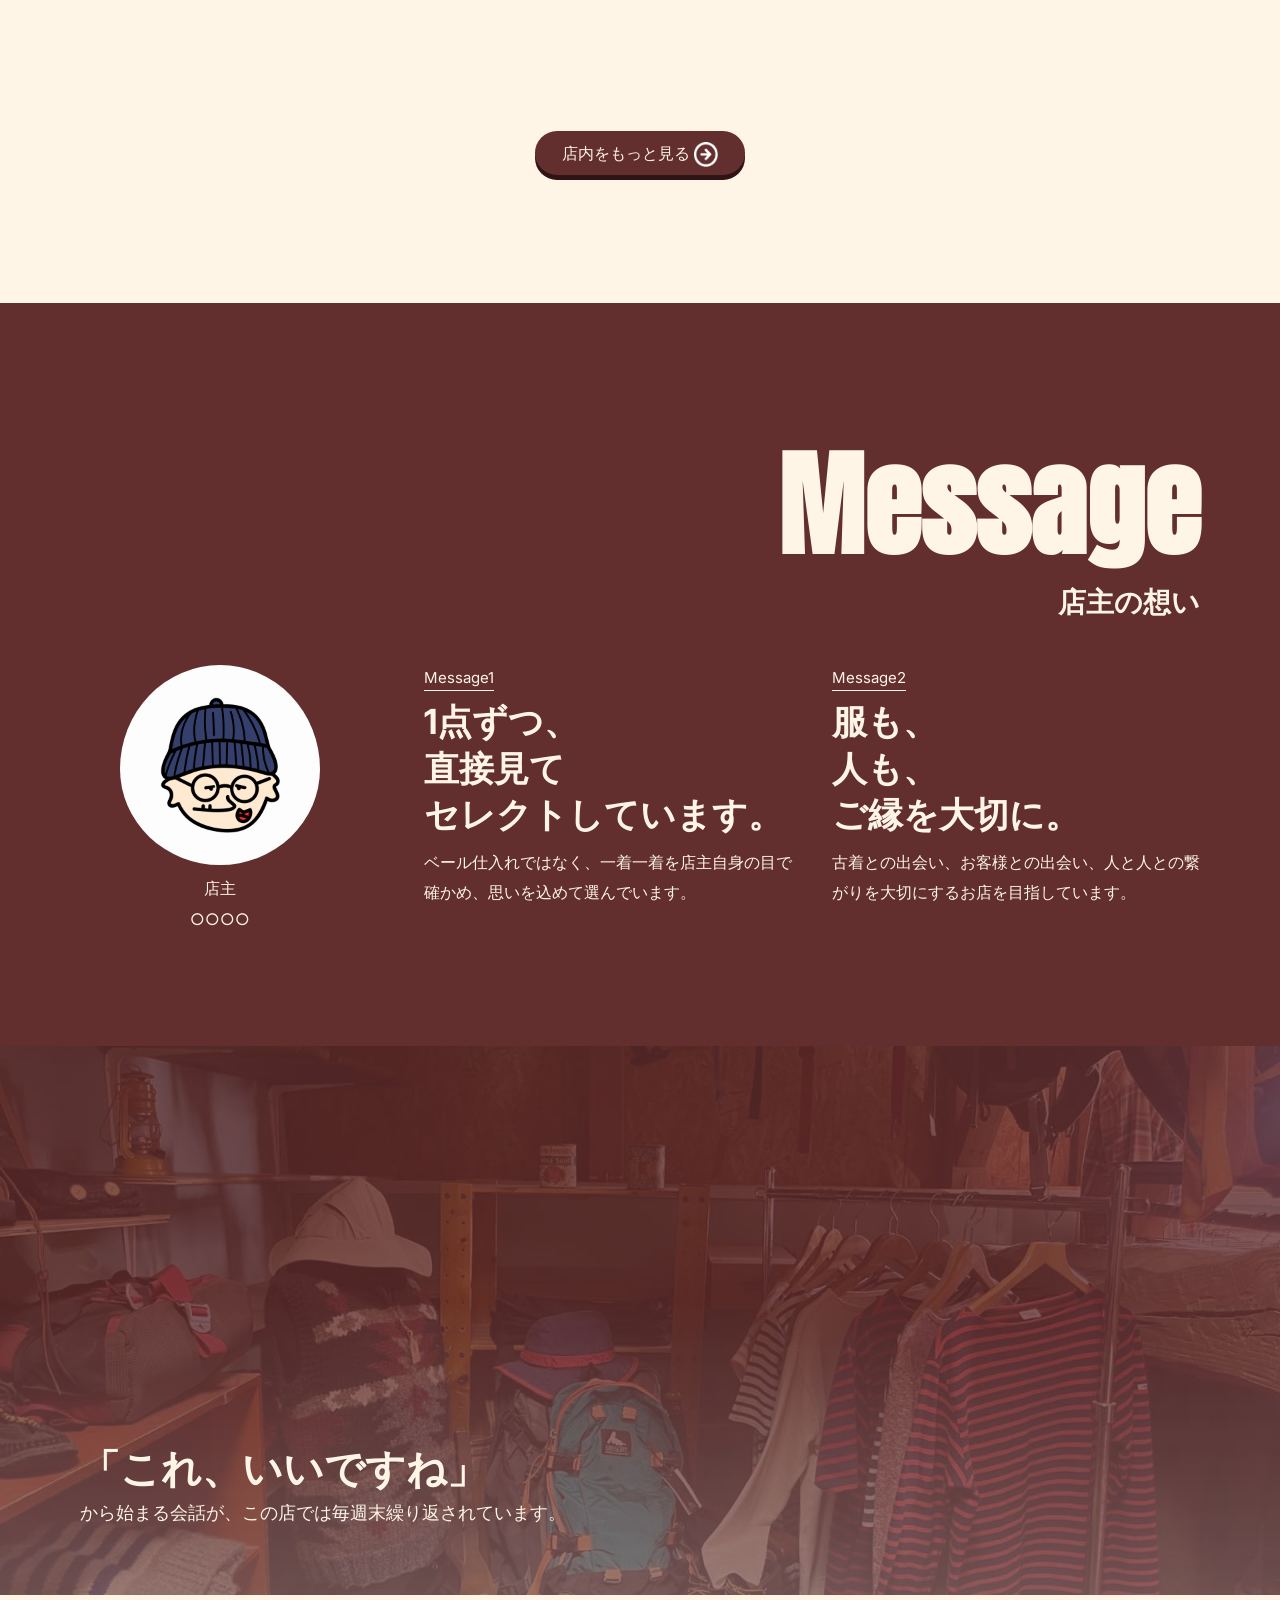
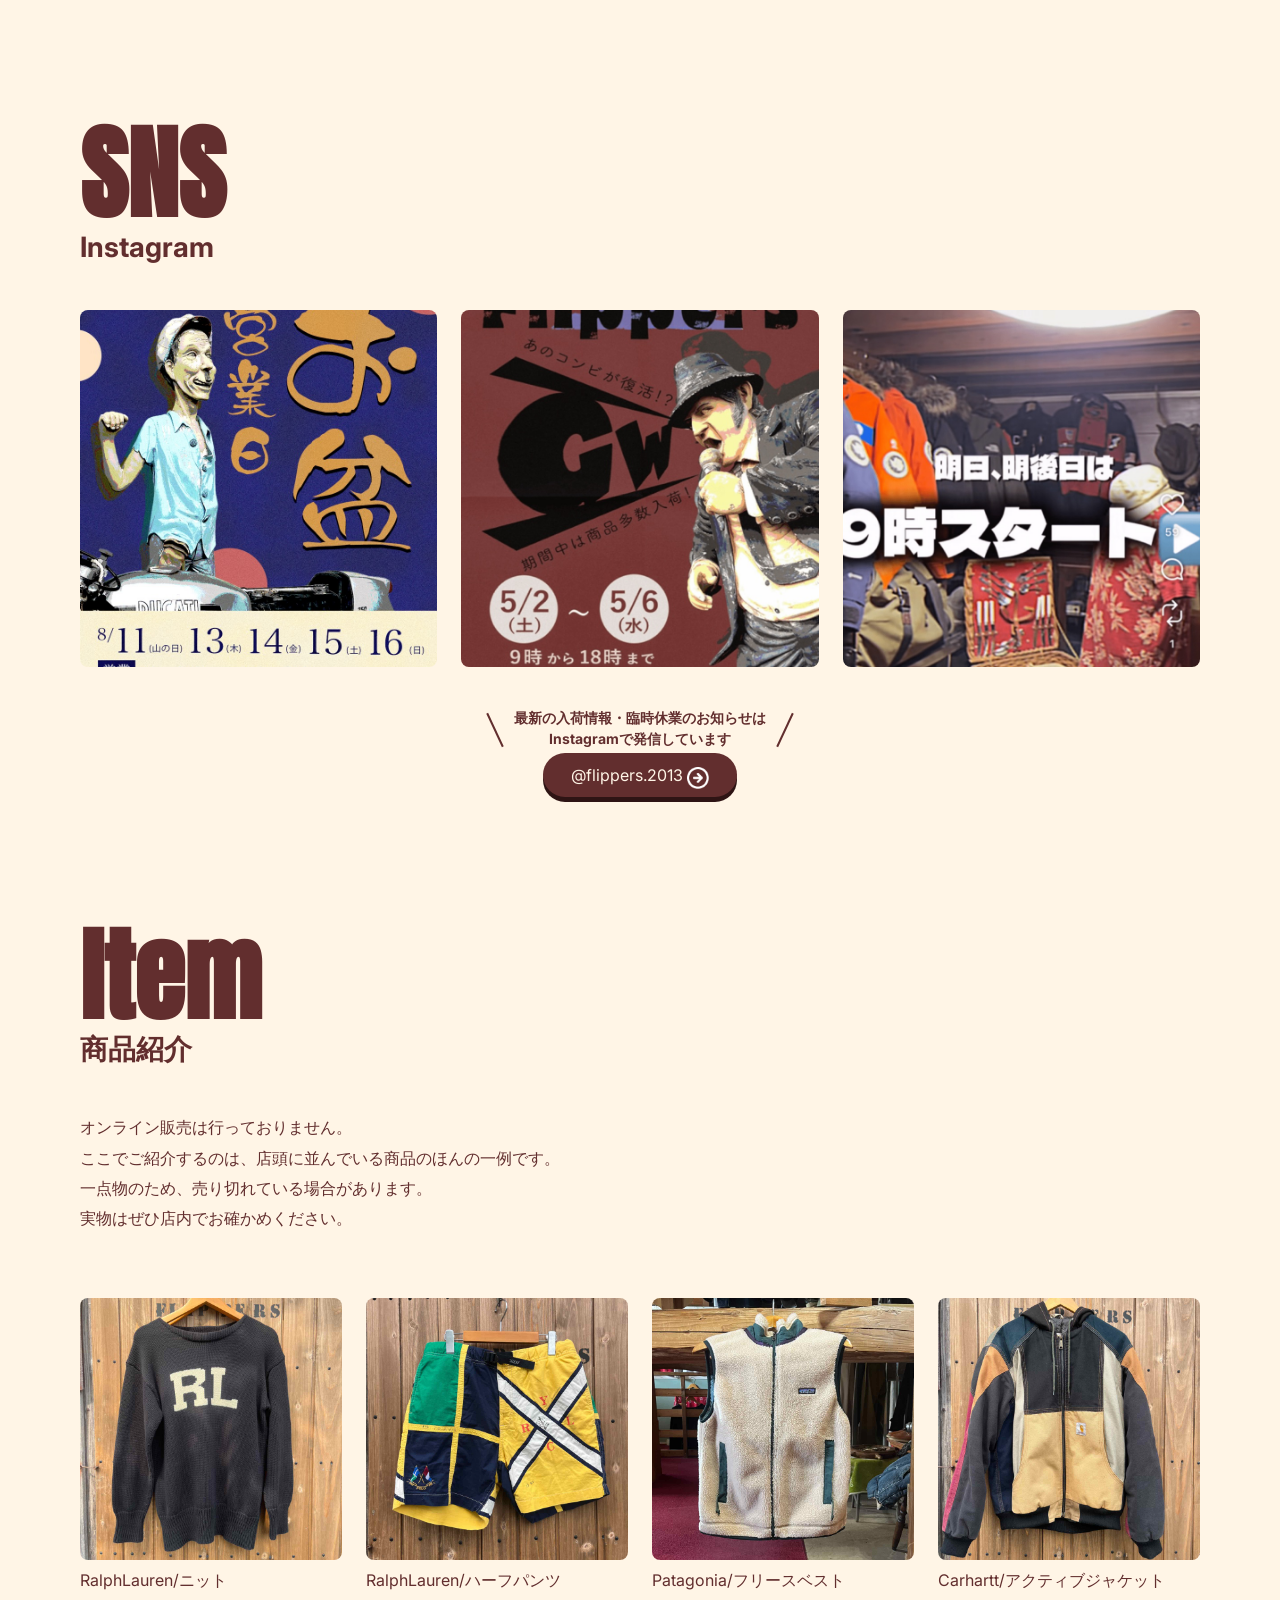
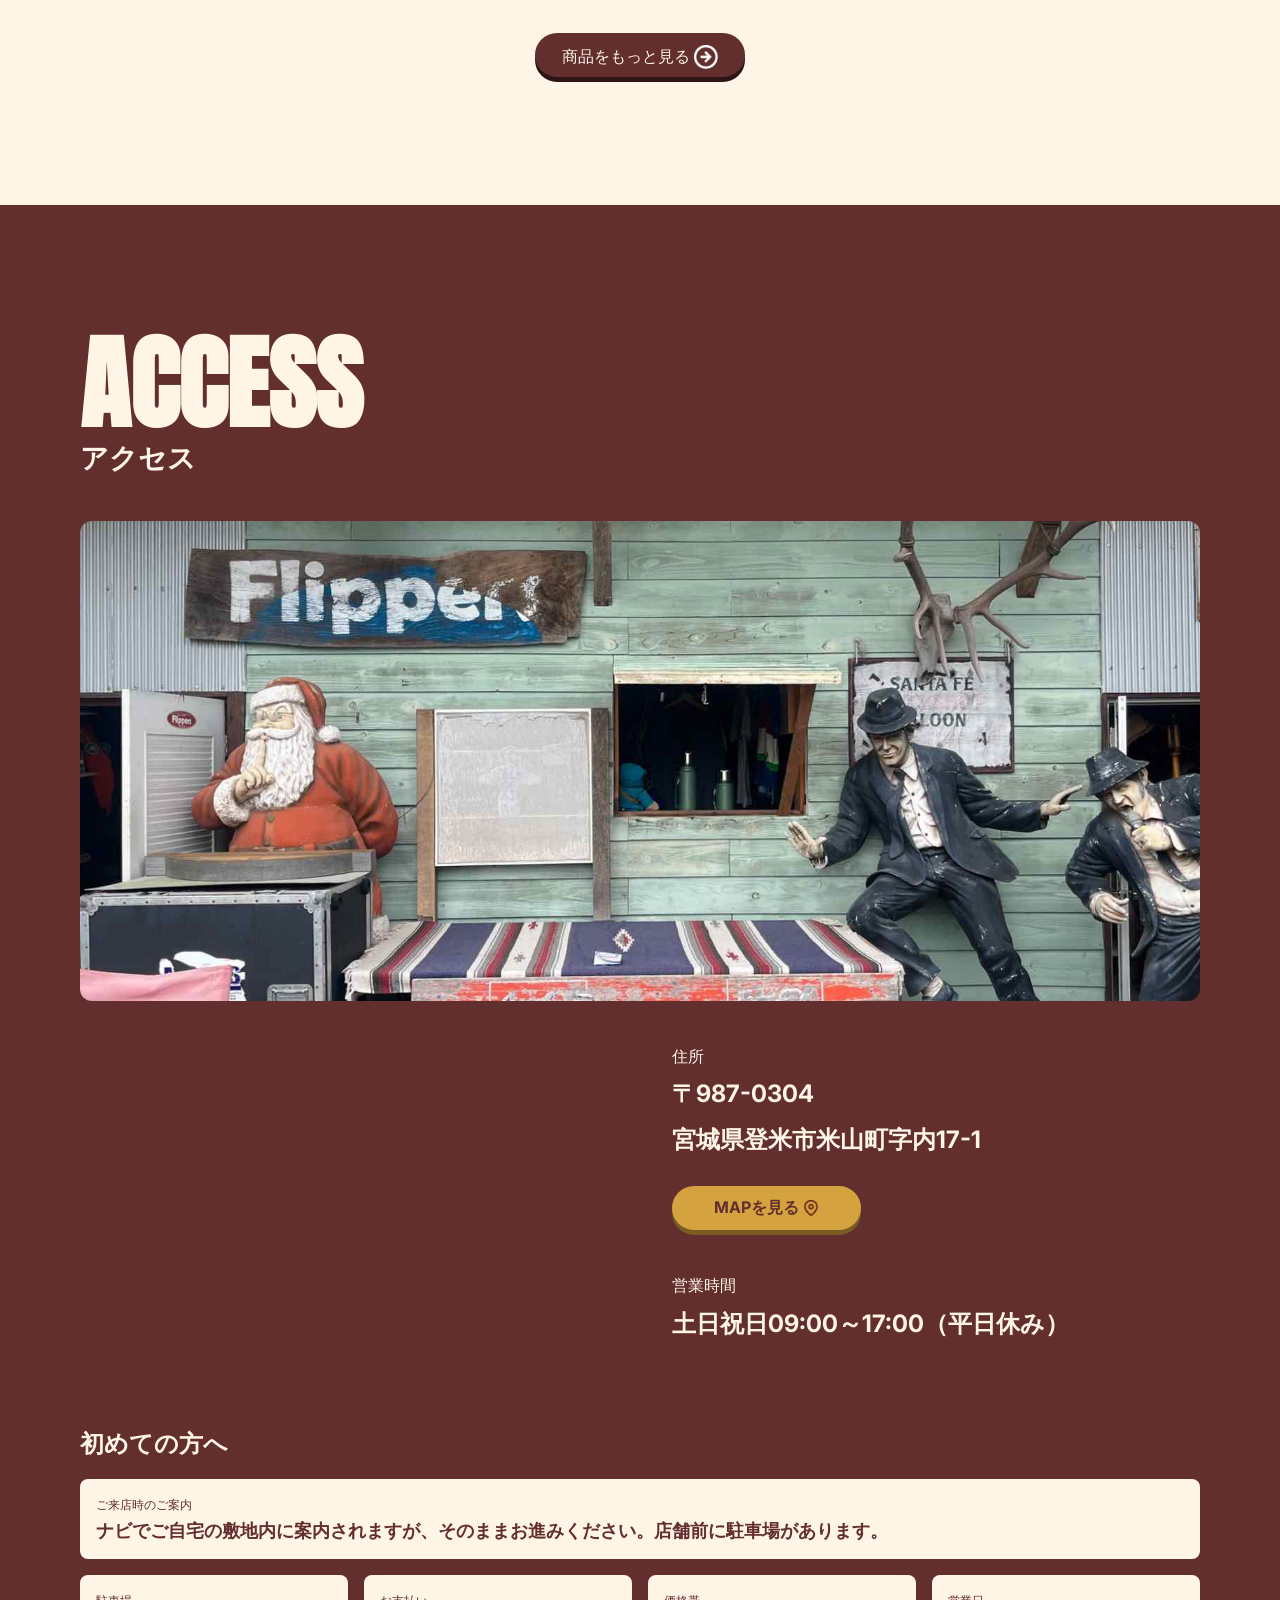
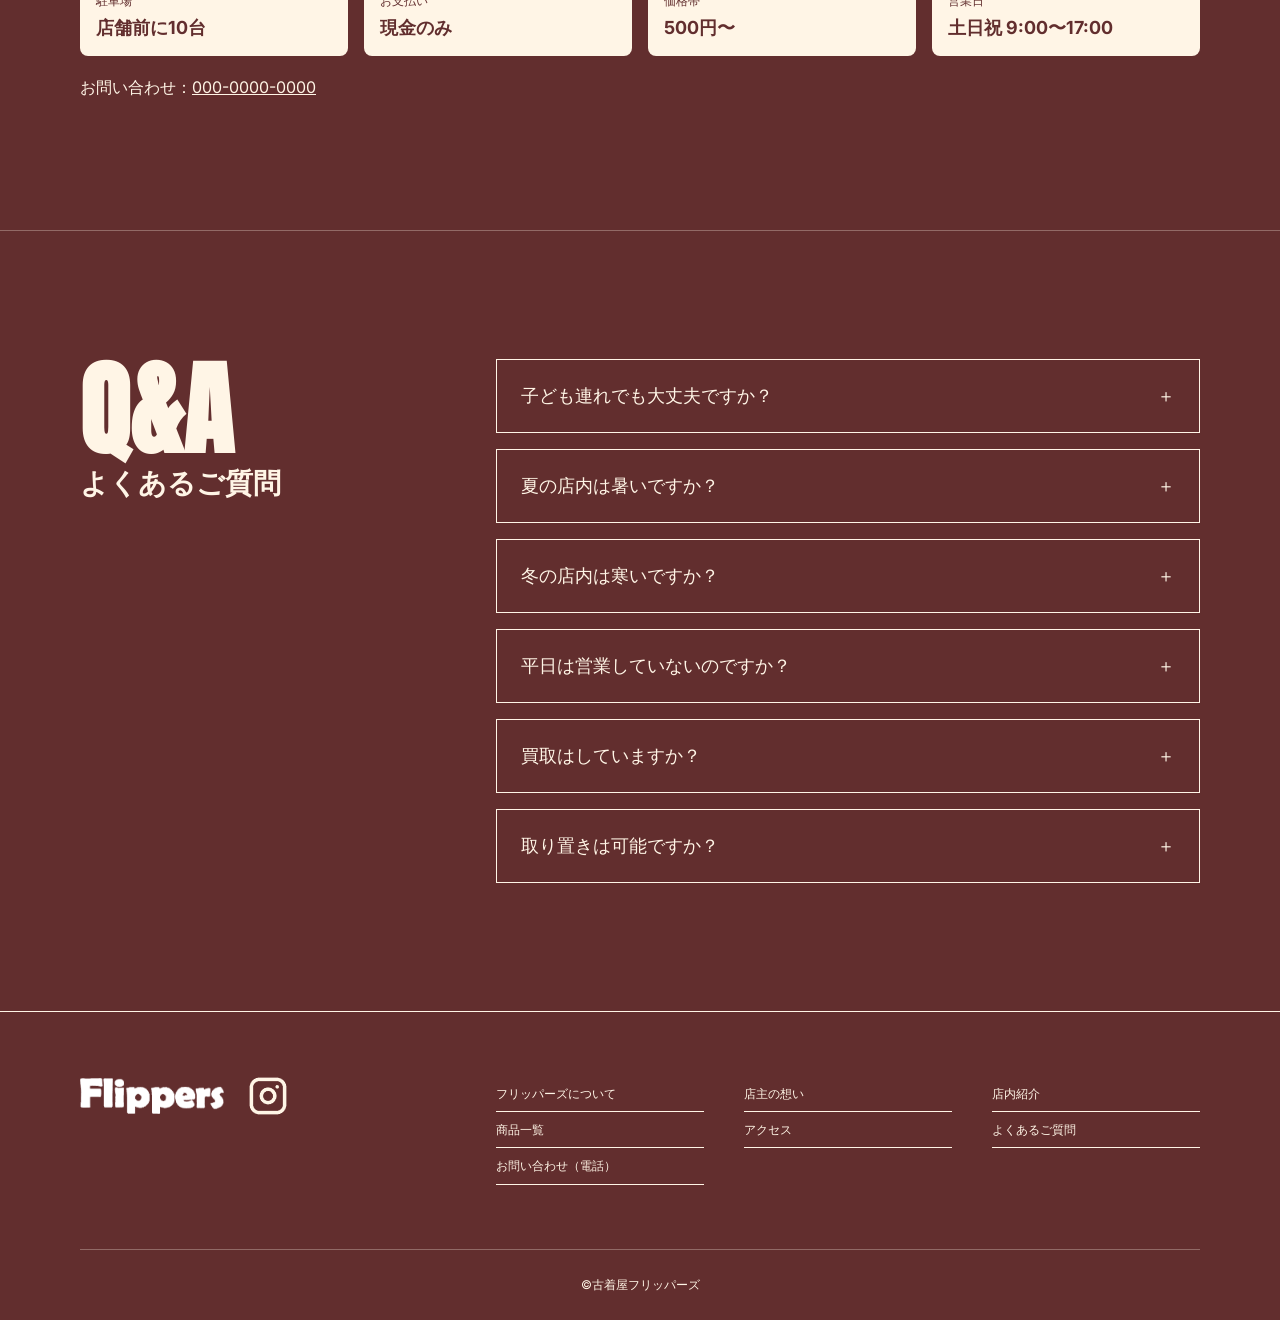
==== commit e4d06426: "初めての方へを整理し、子ども連れの案内をQ&Aへ移動 - ご来店時のご案内を一番上に移し、ほかと同じ太字にそろえる - 試着の項目を削除 - お子さま連れを「子ども連れでも大丈夫ですか？」としてQ&A" ====
--- a/index.html
+++ b/index.html
@@ -20,9 +20,9 @@
     <link rel="icon" href="images/logo.png">
     <script src="https://code.jquery.com/jquery-3.7.1.min.js" defer></script>
     <script src="https://cdn.jsdelivr.net/npm/swiper@12/swiper-bundle.min.js" defer></script>
-    <script src="java.js?v=16" defer></script>
-    <link rel="stylesheet" href="style.css?v=16">
-    <link rel="stylesheet" href="./common.css?v=16">
+    <script src="java.js?v=20" defer></script>
+    <link rel="stylesheet" href="style.css?v=20">
+    <link rel="stylesheet" href="./common.css?v=20">
     <link rel="stylesheet" href="https://cdn.jsdelivr.net/npm/swiper@12/swiper-bundle.min.css" />
 </head>
 
@@ -337,6 +337,10 @@
             <div class="first-visit" id="first-visit">
                 <h3 class="first-visit-title">初めての方へ</h3>
                 <ul class="first-visit-list">
+                    <li class="is-full">
+                        <span class="first-visit-label">ご来店時のご案内</span>
+                        <span class="first-visit-value">ナビでご自宅の敷地内に案内されますが、そのままお進みください。店舗前に駐車場があります。</span>
+                    </li>
                     <li>
                         <span class="first-visit-label">駐車場</span>
                         <span class="first-visit-value">店舗前に10台</span>
@@ -346,24 +350,12 @@
                         <span class="first-visit-value">現金のみ</span>
                     </li>
                     <li>
-                        <span class="first-visit-label">試着</span>
-                        <span class="first-visit-value">OK</span>
-                    </li>
-                    <li>
                         <span class="first-visit-label">価格帯</span>
                         <span class="first-visit-value">500円〜</span>
                     </li>
-                    <li class="is-wide">
-                        <span class="first-visit-label">お子さま連れ</span>
-                        <span class="first-visit-value">OK！ご家族連れでのご来店も多いお店です</span>
-                    </li>
-                    <li class="is-wide">
+                    <li>
                         <span class="first-visit-label">営業日</span>
-                        <span class="first-visit-value">土日祝 9:00〜17:00</span>
-                    </li>
-                    <li class="is-full">
-                        <span class="first-visit-label">ご来店時のご案内</span>
-                        <span class="first-visit-text">ナビでご自宅の敷地内に案内されますが、そのままお進みください。店舗前に駐車場があります。</span>
+                        <span class="first-visit-value">土日祝 <span class="nowrap">9:00〜17:00</span></span>
                     </li>
                 </ul>
                 <p class="first-visit-note">お問い合わせ：<a href="tel:00000000000">000-0000-0000</a></p>
@@ -380,6 +372,19 @@
             </div>
 
             <ul class="accordion">
+                <li class="acc">
+                    <button type="button" class="acc-question" aria-expanded="false">
+                        <span>子ども連れでも大丈夫ですか？</span>
+                        <span class="acc-icon">＋</span>
+                    </button>
+
+                    <div class="acc-body">
+                        <div class="acc-inner">
+                            <p>もちろん大丈夫です！ご家族連れでのご来店も多いお店です。お子さまと一緒に、ゆっくりお買い物をお楽しみください。</p>
+                        </div>
+                    </div>
+                </li>
+
                 <li class="acc">
                     <button type="button" class="acc-question" aria-expanded="false">
                         <span>夏の店内は暑いですか？</span>
--- a/style.css
+++ b/style.css
@@ -311,19 +311,9 @@
     padding: var(--space-16);
 }
 
-/* 文の長い項目は横いっぱいに */
-.first-visit-list li.is-wide {
-    grid-column: 1 / -1;
-}
-
 /* 文章で伝える案内は、PCでも横いっぱいに */
 .first-visit-list li.is-full {
     grid-column: 1 / -1;
-}
-
-.first-visit-text {
-    font-size: 15px;
-    line-height: 1.7;
 }
 
 .first-visit-label {
@@ -334,6 +324,11 @@
     font-size: 18px;
     font-weight: bold;
     line-height: 1.4;
+}
+
+/* 時間などを途中で改行させない */
+.first-visit-value .nowrap {
+    white-space: nowrap;
 }
 
 .first-visit-note {
@@ -759,13 +754,10 @@
         padding-inline: 0;
     }
 
+    /* ご来店時のご案内を横いっぱいに、その下に4枚を1列で並べる */
     .first-visit-list {
-        grid-template-columns: repeat(3, 1fr);
+        grid-template-columns: repeat(4, 1fr);
         gap: var(--space-16);
-    }
-
-    .first-visit-list li.is-wide {
-        grid-column: auto;
     }
 
     /* ⑦ Q&A */
